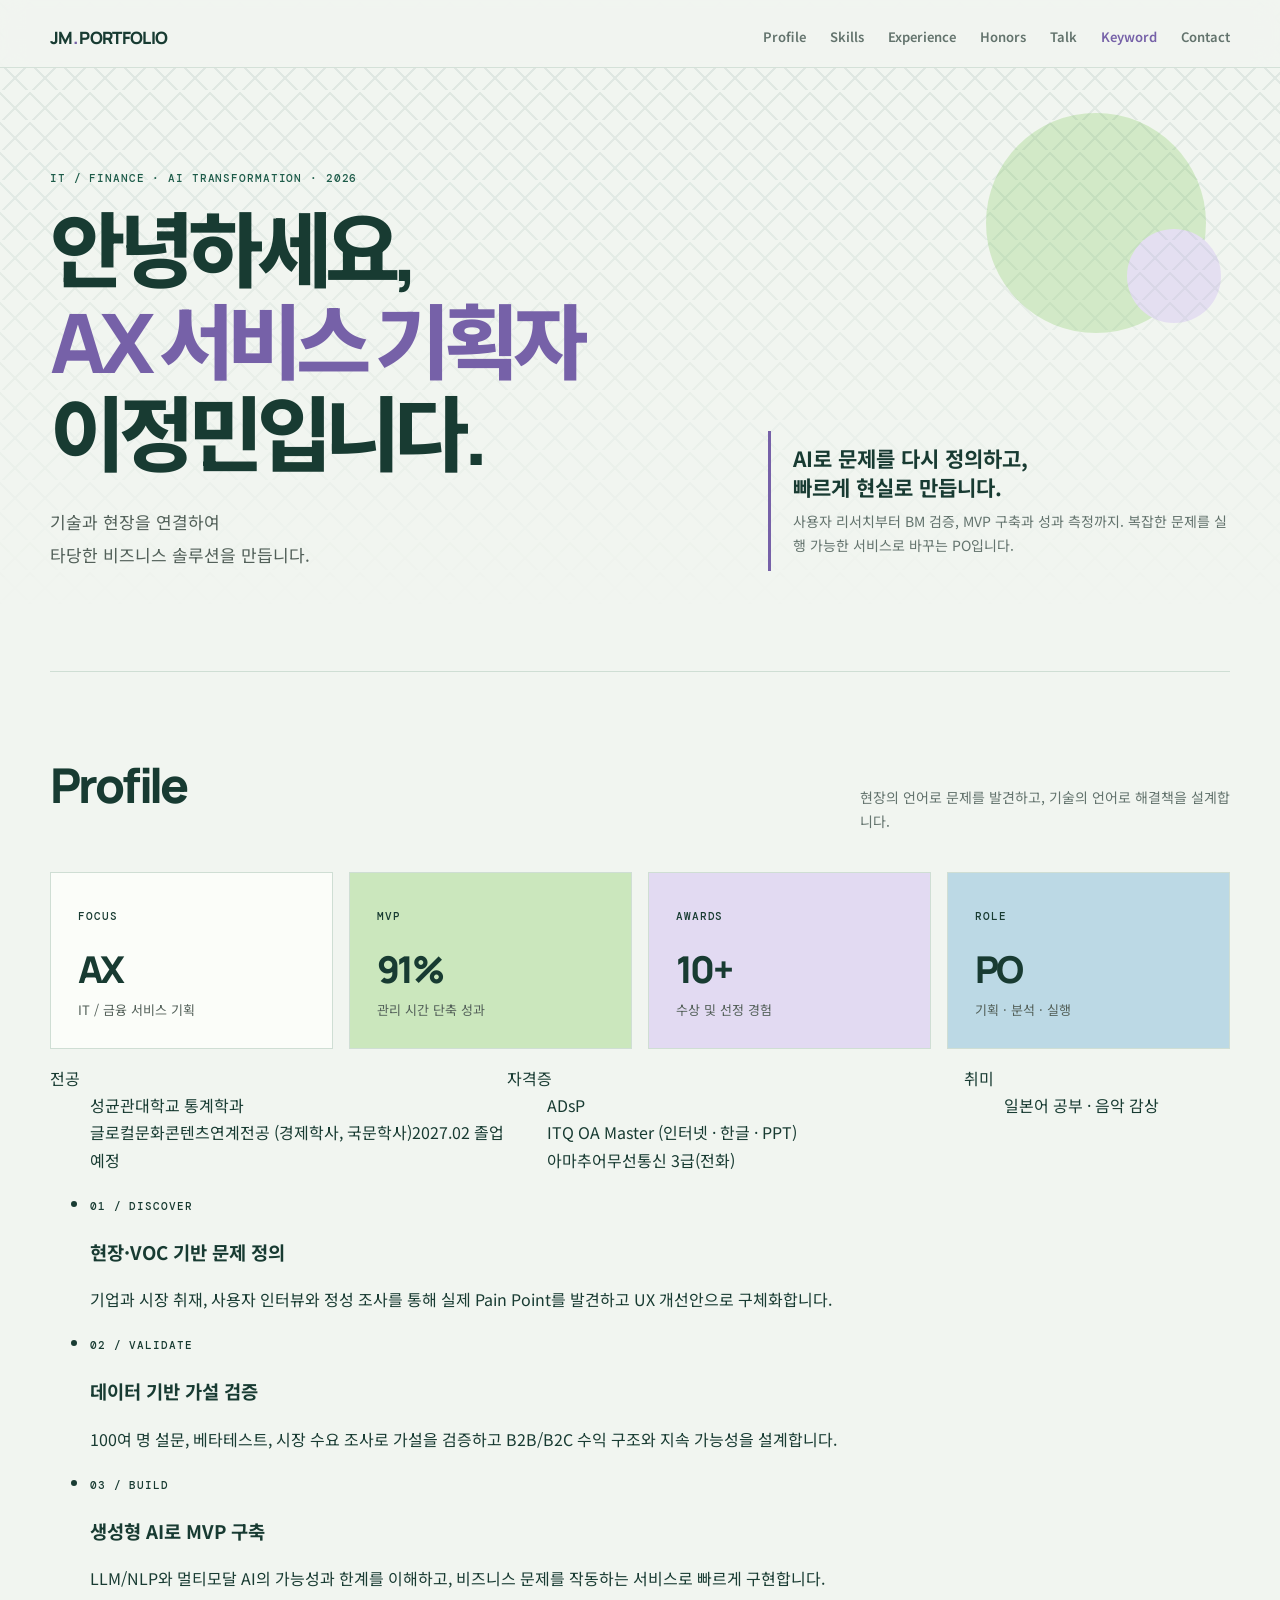
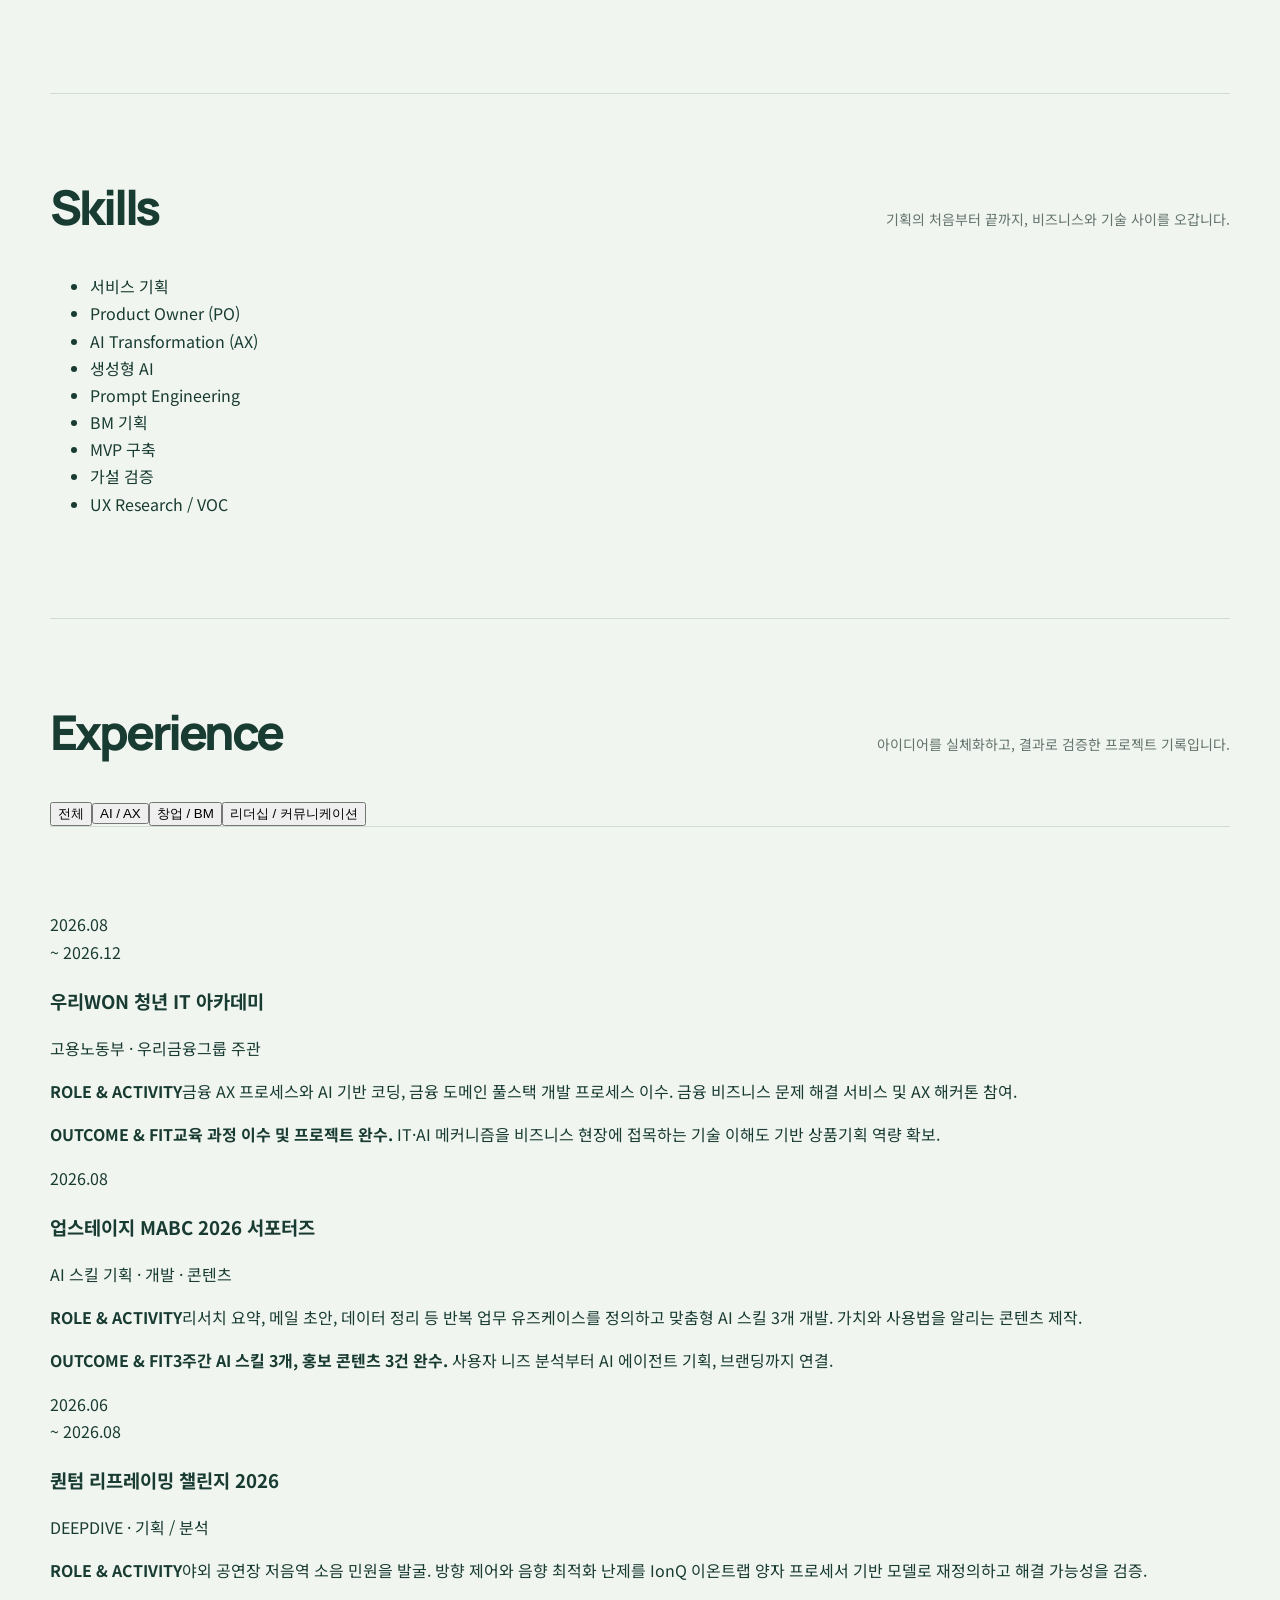
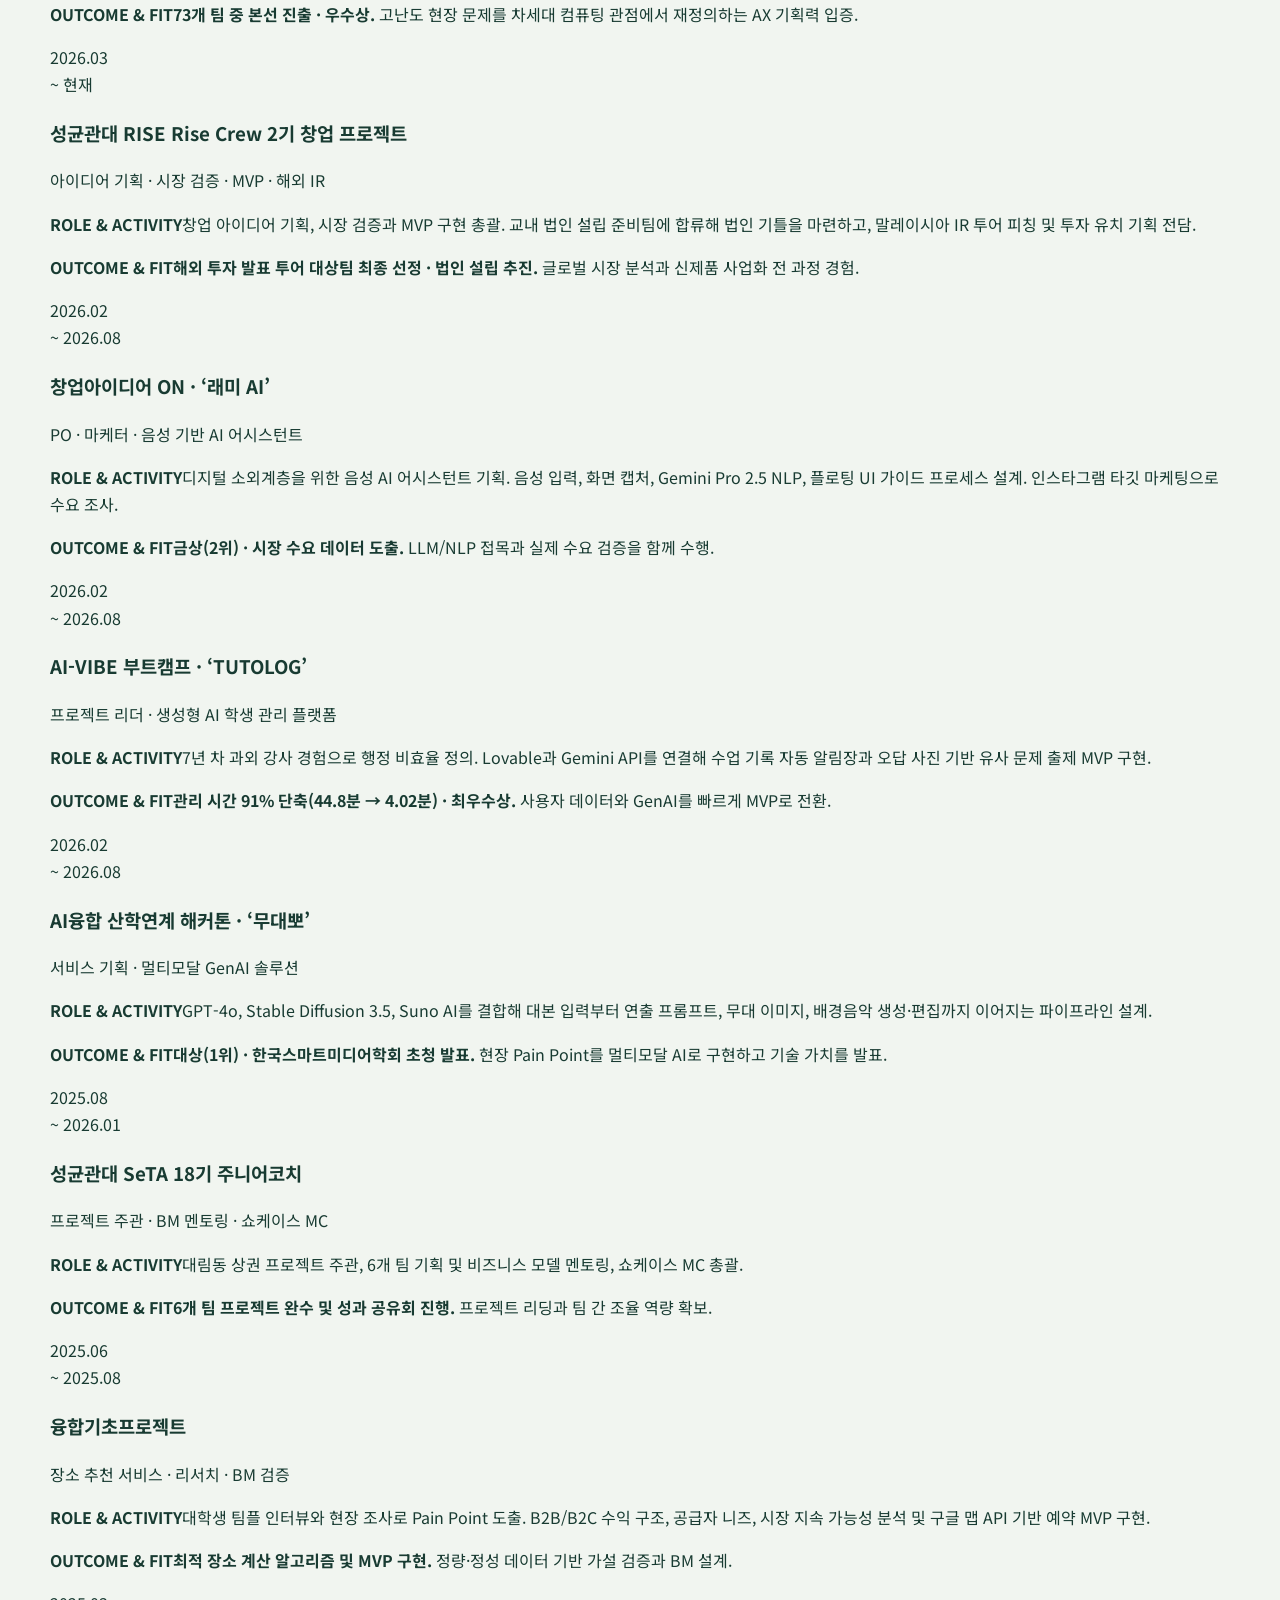
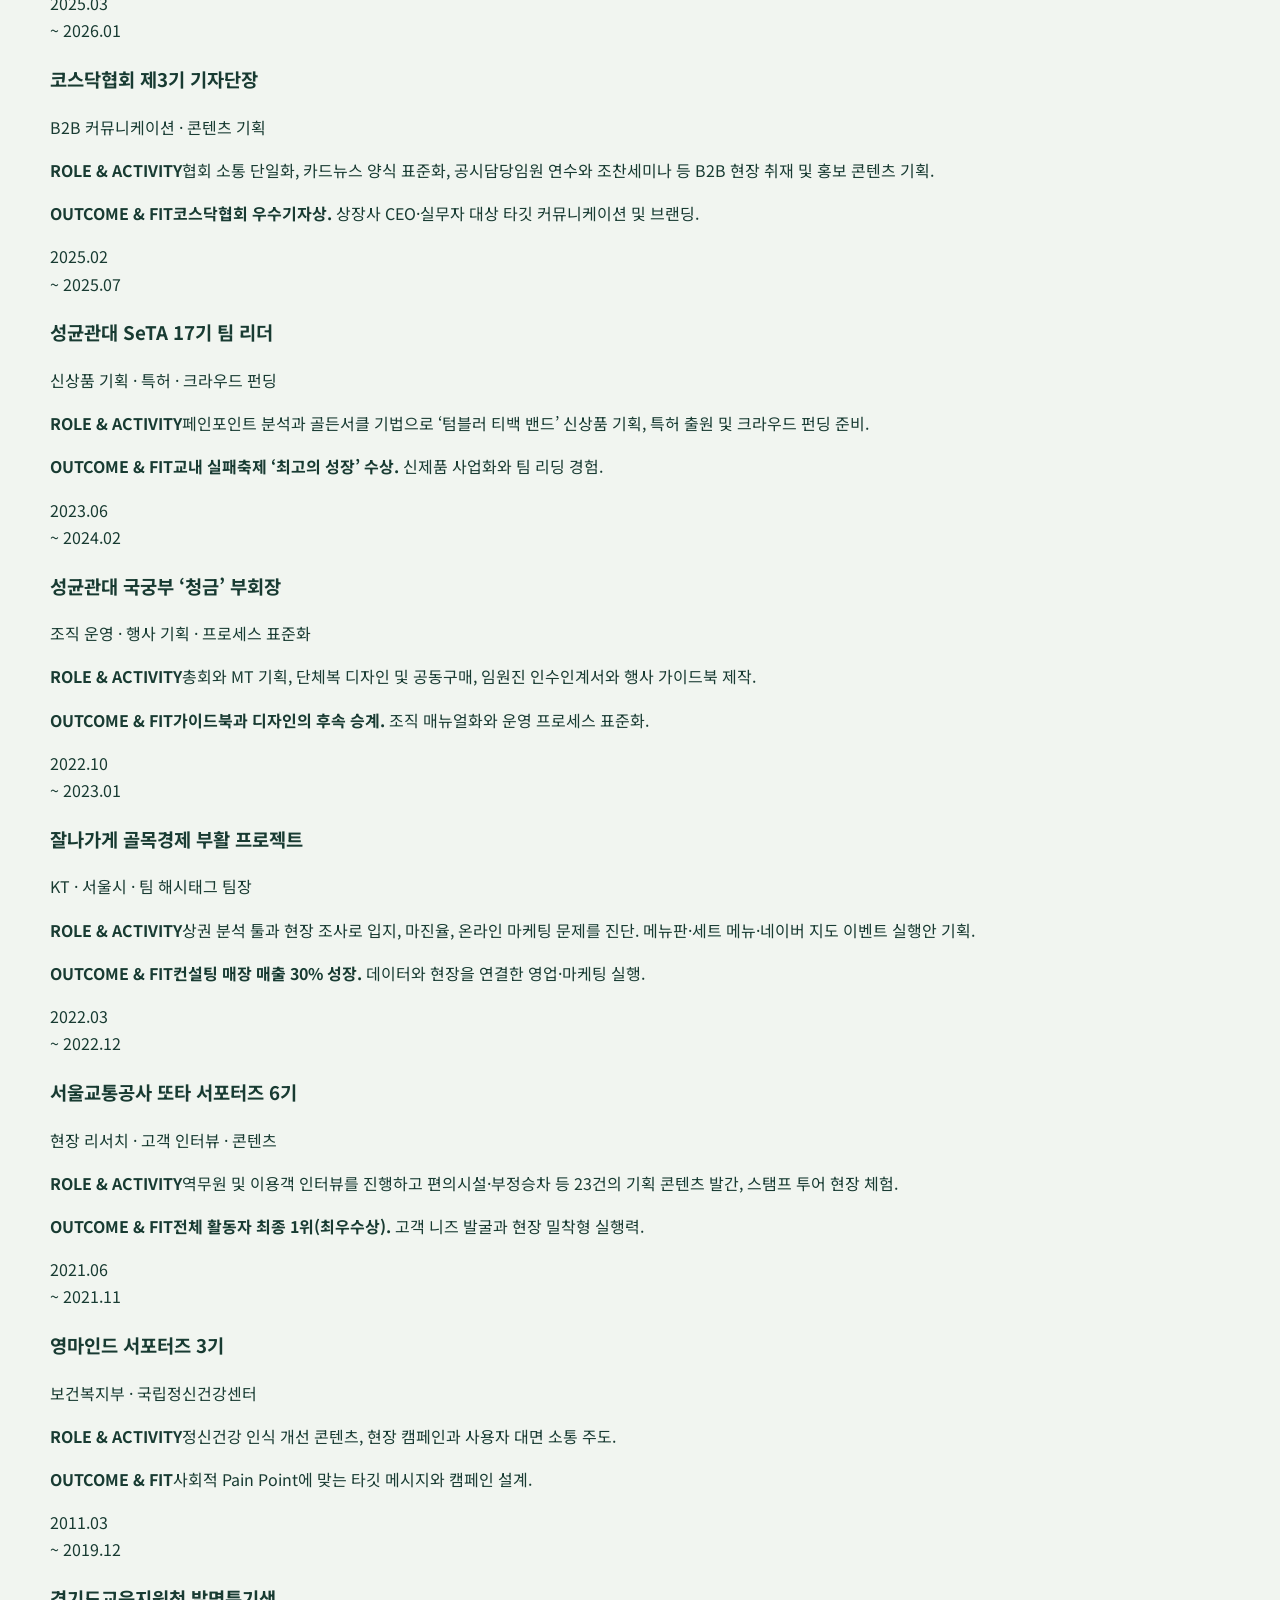
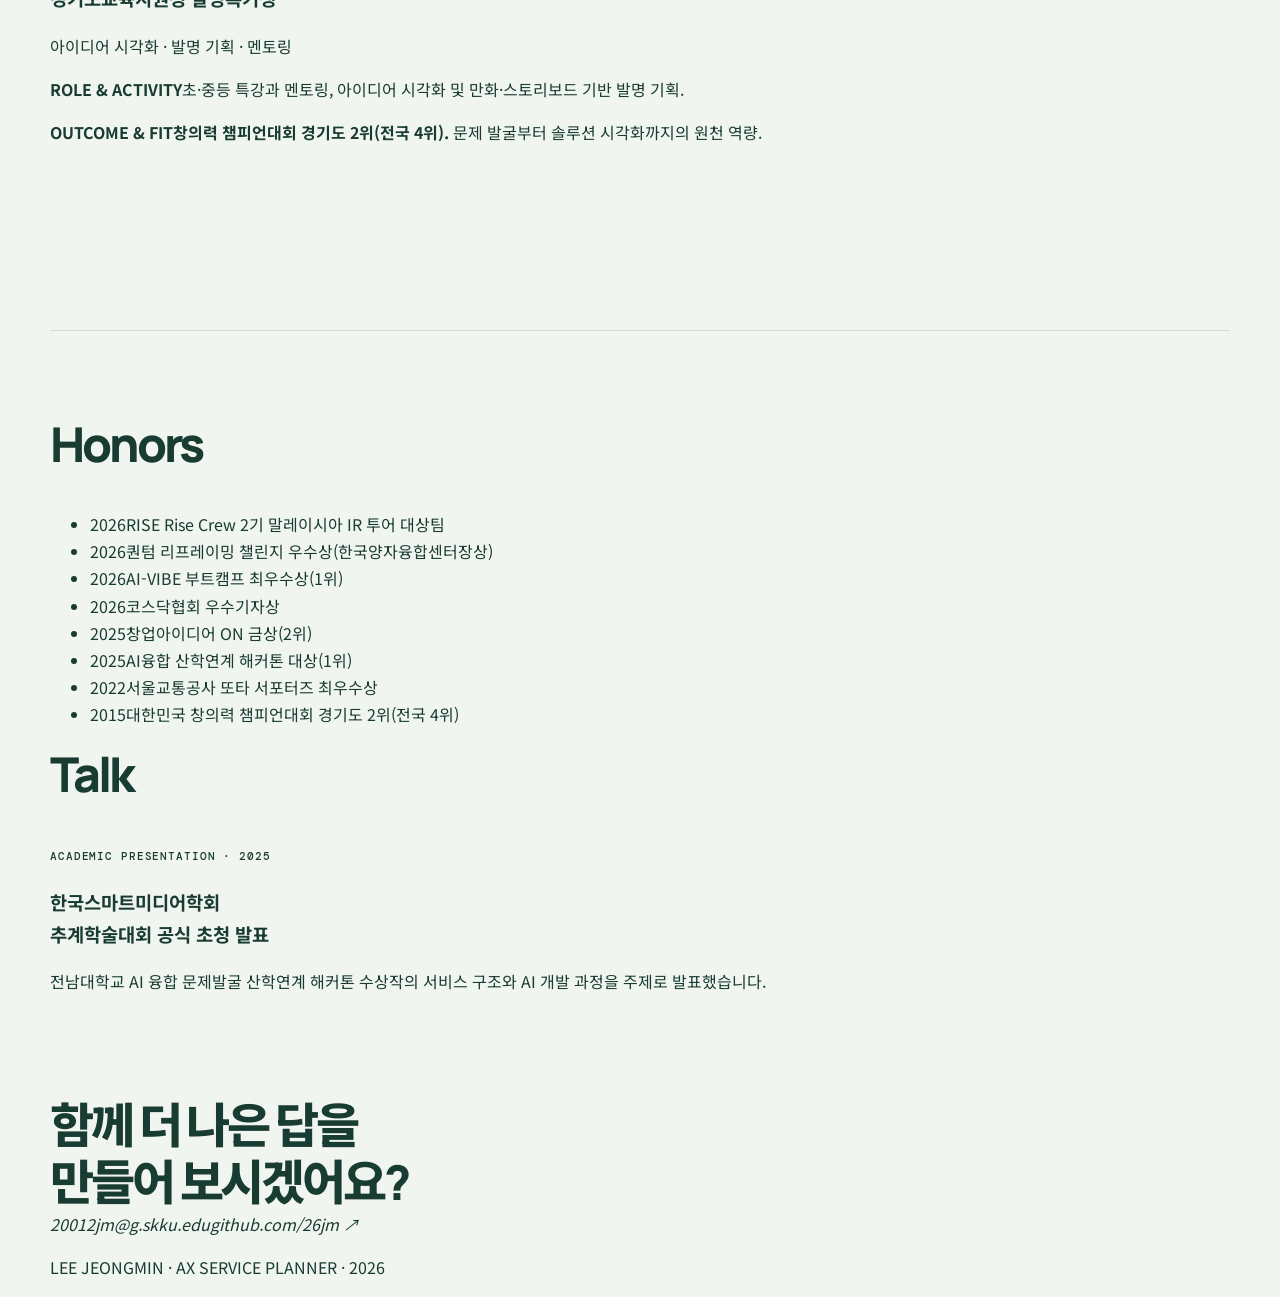
==== index.html @ 4b0b55b4 "creating a new file" ====
<!doctype html>
<html lang="ko">
<head>
	<meta charset="utf-8">
	<meta name="viewport" content="width=device-width, initial-scale=1">
	<meta name="description" content="AX 서비스 기획자 이정민의 포트폴리오">
	<title>이정민 | AX 서비스 기획자</title>
	<link rel="stylesheet" href="style.css">
	<style media="not all">
		@import url('https://fonts.googleapis.com/css2?family=DM+Mono:wght@400;500&family=Manrope:wght@400;500;600;700;800&family=Noto+Sans+KR:wght@400;500;600;700;800&display=swap');

		:root {
			--ink: #17221d;
			--muted: #68746d;
			--paper: #f5f3ee;
			--card: #fffdf8;
			--line: #d9ded7;
			--mint: #c7ead9;
			--green: #24735a;
			--coral: #e86d4e;
			--yellow: #f2d66b;
			--blue: #cfe1ec;
			--display: 'Manrope', 'Noto Sans KR', sans-serif;
			--body: 'Noto Sans KR', sans-serif;
		}

		* { box-sizing: border-box; }
		html { scroll-behavior: smooth; }
		body {
			margin: 0;
			color: var(--ink);
			background: var(--paper);
			font-family: var(--body);
			line-height: 1.7;
			overflow-x: hidden;
		}
		body::before {
			content: '';
			position: fixed;
			inset: 0;
			pointer-events: none;
			opacity: .27;
			background-image: radial-gradient(#9ca89f .65px, transparent .65px);
			background-size: 13px 13px;
			mask-image: linear-gradient(to bottom, black, transparent 70%);
		}
		a { color: inherit; text-decoration: none; }
		.wrap { width: min(1180px, calc(100% - 48px)); margin: 0 auto; position: relative; }
		main > section { width: min(1180px, calc(100% - 48px)); margin: 0 auto; }

		header {
			padding: 26px 0 18px;
			display: flex;
			justify-content: space-between;
			align-items: center;
			border-bottom: 1px solid var(--line);
		}
		.brand { font: 800 17px var(--display); letter-spacing: -.04em; }
		.brand span { color: var(--coral); }
		nav { display: flex; gap: 24px; color: var(--muted); font-size: 13px; font-weight: 600; }
		nav a:hover { color: var(--coral); }
		.eyebrow, .label {
			font: 500 11px 'DM Mono', monospace;
			letter-spacing: .08em;
			text-transform: uppercase;
		}
		.eyebrow { color: var(--green); }

		.hero { padding: 92px 0 100px; position: relative; }
		.hero-grid { display: grid; grid-template-columns: minmax(0, 1.16fr) minmax(280px, .84fr); gap: 80px; align-items: end; }
		h1 {
			max-width: 760px;
			margin: 20px 0 26px;
			font: 800 clamp(42px, 6.6vw, 82px)/1.12 var(--display);
			letter-spacing: -.075em;
		}
		h1 em { color: var(--coral); font-style: normal; }
		.lead { max-width: 570px; margin: 0; color: #526059; font-size: 17px; line-height: 1.9; }
		.hero-note { border-left: 3px solid var(--coral); padding: 13px 0 13px 22px; }
		.hero-note strong { display: block; margin-bottom: 8px; font-size: 21px; line-height: 1.4; }
		.hero-note p { margin: 0; color: var(--muted); font-size: 14px; }
		.hero-mark { position: absolute; right: 2%; top: 45px; z-index: -1; width: 220px; height: 220px; border-radius: 50%; background: var(--mint); opacity: .8; }
		.hero-mark::after { content: ''; position: absolute; width: 94px; height: 94px; right: -15px; bottom: 10px; background: var(--yellow); border-radius: 50%; }

		section { padding: 84px 0; border-top: 1px solid var(--line); }
		.section-head { display: flex; justify-content: space-between; align-items: baseline; gap: 25px; margin-bottom: 38px; }
		h2 { margin: 0; font: 800 clamp(28px, 4vw, 48px)/1.2 var(--display); letter-spacing: -.065em; }
		.section-head p { max-width: 370px; margin: 0; color: var(--muted); font-size: 14px; }

		.stats { display: grid; grid-template-columns: repeat(4, 1fr); gap: 1px; background: var(--ink); border: 1px solid var(--ink); }
		.stat { min-height: 170px; padding: 27px; background: var(--card); }
		.stat:nth-child(2) { background: var(--mint); }
		.stat:nth-child(3) { background: var(--yellow); }
		.stat:nth-child(4) { background: var(--blue); }
		.stat strong { display: block; margin: 17px 0 5px; font: 800 37px var(--display); letter-spacing: -.07em; }
		.stat p { margin: 0; font-size: 13px; color: #536059; }

		.skills { display: flex; flex-wrap: wrap; gap: 10px; }
		.skill { border: 1px solid var(--ink); padding: 12px 18px; background: var(--card); font-size: 14px; font-weight: 600; }
		.skill:nth-child(3n) { background: var(--mint); }
		.skill:nth-child(4n) { background: var(--yellow); }
		.skill:nth-child(5n) { background: var(--blue); }

		.capabilities { display: grid; grid-template-columns: repeat(3, 1fr); gap: 18px; margin-top: 32px; }
		.capability { padding: 27px; border-top: 4px solid var(--green); background: var(--card); }
		.capability:nth-child(2) { border-color: var(--coral); }
		.capability:nth-child(3) { border-color: #c3a52c; }
		.capability h3 { margin: 12px 0 10px; font-size: 19px; letter-spacing: -.04em; }
		.capability p { margin: 0; color: var(--muted); font-size: 14px; }

		.filters { display: flex; flex-wrap: wrap; gap: 8px; margin-bottom: 28px; }
		.filter { cursor: pointer; border: 1px solid var(--line); padding: 8px 14px; color: var(--muted); background: transparent; font: 500 12px var(--body); }
		.filter.active, .filter:hover { color: var(--ink); border-color: var(--ink); background: var(--mint); }
		.timeline { position: relative; }
		.timeline::before { content: ''; position: absolute; top: 0; bottom: 0; left: 112px; width: 1px; background: var(--line); }
		.experience { display: grid; grid-template-columns: 88px 1fr; gap: 50px; position: relative; padding: 0 0 32px; }
		.experience:last-child { padding-bottom: 0; }
		.experience::before { content: ''; position: absolute; left: 108px; top: 6px; width: 9px; height: 9px; border: 2px solid var(--coral); background: var(--paper); border-radius: 50%; }
		.date { padding-top: 1px; color: var(--green); font: 500 11px/1.5 'DM Mono', monospace; }
		.experience-card { padding: 24px 27px; background: var(--card); border: 1px solid var(--line); }
		.experience-card:hover { border-color: var(--green); transform: translateX(3px); transition: transform .2s ease, border-color .2s ease; }
		.experience-card h3 { margin: 0 0 3px; font-size: 20px; letter-spacing: -.045em; line-height: 1.45; }
		.experience-card .context { margin: 0 0 18px; color: var(--green); font-size: 12px; font-weight: 700; }
		.detail-grid { display: grid; grid-template-columns: 1fr 1fr; gap: 14px 27px; }
		.detail { margin: 0; color: #59645d; font-size: 13px; }
		.detail b { display: block; margin-bottom: 3px; color: var(--ink); font-size: 11px; letter-spacing: .04em; }
		.detail strong { color: var(--coral); }

		.bottom-grid { display: grid; grid-template-columns: 1fr 1fr; gap: 72px; }
		.award-list { margin: 0; padding: 0; list-style: none; }
		.award-list li { display: grid; grid-template-columns: 58px 1fr; gap: 17px; padding: 13px 0; border-bottom: 1px solid var(--line); font-size: 13px; }
		.award-list li:first-child { border-top: 1px solid var(--line); }
		.award-list time { color: var(--coral); font: 500 12px 'DM Mono', monospace; }
		.paper { background: var(--ink); color: #f8f5ed; padding: 31px; }
		.paper h3 { margin: 16px 0 8px; font-size: 23px; letter-spacing: -.05em; }
		.paper p { margin: 0; color: #b7c2ba; font-size: 14px; }

		footer { padding: 72px 0 45px; background: var(--ink); color: #f8f5ed; }
		.contact { display: flex; justify-content: space-between; gap: 30px; align-items: end; }
		footer h2 { max-width: 530px; color: var(--mint); }
		.contact-links { display: flex; flex-direction: column; gap: 9px; font-size: 14px; }
		.contact-links a { color: #f8f5ed; border-bottom: 1px solid #64766b; padding-bottom: 3px; overflow-wrap: anywhere; }
		.contact-links a:hover { color: var(--yellow); }
		.copyright { margin: 75px 0 0; color: #89978e; font: 11px 'DM Mono', monospace; }

		@media (max-width: 760px) {
			.wrap { width: min(100% - 32px, 580px); }
			header { padding-top: 18px; } nav { gap: 12px; font-size: 11px; } nav a:nth-child(2) { display: none; }
			.hero { padding: 65px 0 72px; } .hero-grid, .bottom-grid { grid-template-columns: 1fr; gap: 40px; } .hero-mark { width: 150px; height: 150px; right: -20px; top: 25px; } h1 { font-size: 47px; }
			section { padding: 58px 0; } .section-head { display: block; } .section-head p { margin-top: 13px; }
			.stats { grid-template-columns: 1fr 1fr; } .stat { min-height: 138px; padding: 18px; } .stat strong { font-size: 30px; }
			.capabilities { grid-template-columns: 1fr; }
			.timeline::before { left: 6px; } .experience { display: block; padding-left: 25px; } .experience::before { left: 1px; } .date { margin-bottom: 8px; }
			.detail-grid { grid-template-columns: 1fr; gap: 12px; } .experience-card { padding: 19px; }
			.contact { display: block; } .contact-links { margin-top: 30px; width: fit-content; } .copyright { margin-top: 50px; }
		}
	</style>
</head>
<body>
	<header class="site-header">
		<div class="wrap">
			<a class="brand" href="#top">JM<span>.</span> PORTFOLIO</a>
			<nav aria-label="주요 메뉴">
				<a href="#about">Profile</a>
				<a href="#skills">Skills</a>
				<a href="#experience">Experience</a>
				<a href="#honors">Honors</a>
				<a href="#talk">Talk</a>
				<a href="keyword.html" aria-current="page">Keyword</a>
				<a href="#contact">Contact</a>
			</nav>
		</div>
	</header>

	<main id="top">
			<section class="hero" style="border-top: 0">
				<div class="hero-mark"></div>
				<div class="hero-grid">
					<div>
						<p class="eyebrow">IT / FINANCE · AI TRANSFORMATION · 2026</p>
						<h1>
  안녕하세요,<br>
  <em>AX 서비스 기획자</em><br>
  <a class="name-link" href="keyword.html" aria-label="이정민 소개 페이지로 이동">이정민</a>입니다.
</h1>
						<p class="lead">기술과 현장을 연결하여<br>타당한 비즈니스 솔루션을 만듭니다.</p>
					</div>
					<div class="hero-note">
						<strong>AI로 문제를 다시 정의하고,<br>빠르게 현실로 만듭니다.</strong>
						<p>사용자 리서치부터 BM 검증, MVP 구축과 성과 측정까지. 복잡한 문제를 실행 가능한 서비스로 바꾸는 PO입니다.</p>
					</div>
				</div>
			</section>

			<section id="about">
				<header class="section-head"><h2>Profile</h2><p>현장의 언어로 문제를 발견하고, 기술의 언어로 해결책을 설계합니다.</p></header>
				<ul class="stats" aria-label="주요 성과">
					<li class="stat"><span class="label">FOCUS</span><strong>AX</strong><p>IT / 금융 서비스 기획</p></li>
					<li class="stat"><span class="label">MVP</span><strong>91%</strong><p>관리 시간 단축 성과</p></li>
					<li class="stat"><span class="label">AWARDS</span><strong>10+</strong><p>수상 및 선정 경험</p></li>
					<li class="stat"><span class="label">ROLE</span><strong>PO</strong><p>기획 · 분석 · 실행</p></li>
				</ul>
				<dl class="profile-details">
					<div><dt>전공</dt><dd>성균관대학교 통계학과<br>글로컬문화콘텐츠연계전공 <span>(경제학사, 국문학사)</span><time datetime="2027-02">2027.02 졸업 예정</time></dd></div>
					<div><dt>자격증</dt><dd>ADsP<br>ITQ OA Master <span>(인터넷 · 한글 · PPT)</span><br>아마추어무선통신 3급(전화)</dd></div>
					<div><dt>취미</dt><dd>일본어 공부 · 음악 감상</dd></div>
				</dl>
				<ul class="capabilities" aria-label="핵심 역량">
					<li class="capability"><span class="label">01 / DISCOVER</span><h3>현장·VOC 기반 문제 정의</h3><p>기업과 시장 취재, 사용자 인터뷰와 정성 조사를 통해 실제 Pain Point를 발견하고 UX 개선안으로 구체화합니다.</p></li>
					<li class="capability"><span class="label">02 / VALIDATE</span><h3>데이터 기반 가설 검증</h3><p>100여 명 설문, 베타테스트, 시장 수요 조사로 가설을 검증하고 B2B/B2C 수익 구조와 지속 가능성을 설계합니다.</p></li>
					<li class="capability"><span class="label">03 / BUILD</span><h3>생성형 AI로 MVP 구축</h3><p>LLM/NLP와 멀티모달 AI의 가능성과 한계를 이해하고, 비즈니스 문제를 작동하는 서비스로 빠르게 구현합니다.</p></li>
				</ul>
			</section>

			<section id="skills">
				<header class="section-head"><h2>Skills</h2><p>기획의 처음부터 끝까지, 비즈니스와 기술 사이를 오갑니다.</p></header>
				<ul class="skills" aria-label="보유 기술 및 역량"><li class="skill">서비스 기획</li><li class="skill">Product Owner (PO)</li><li class="skill">AI Transformation (AX)</li><li class="skill">생성형 AI</li><li class="skill">Prompt Engineering</li><li class="skill">BM 기획</li><li class="skill">MVP 구축</li><li class="skill">가설 검증</li><li class="skill">UX Research / VOC</li></ul>
			</section>

			<section id="experience">
				<header class="section-head"><h2>Experience</h2><p>아이디어를 실체화하고, 결과로 검증한 프로젝트 기록입니다.</p></header>
				<div class="filters" role="group" aria-label="경험 필터"><button class="filter active" data-filter="all" aria-pressed="true">전체</button><button class="filter" data-filter="ai" aria-pressed="false">AI / AX</button><button class="filter" data-filter="startup" aria-pressed="false">창업 / BM</button><button class="filter" data-filter="leadership" aria-pressed="false">리더십 / 커뮤니케이션</button></div>
				<section class="timeline" aria-label="주요 경력 및 프로젝트">
					<article class="experience" data-category="ai"><time class="date">2026.08<br>~ 2026.12</time><div class="experience-card"><h3>우리WON 청년 IT 아카데미</h3><p class="context">고용노동부 · 우리금융그룹 주관</p><div class="detail-grid"><p class="detail"><b>ROLE & ACTIVITY</b>금융 AX 프로세스와 AI 기반 코딩, 금융 도메인 풀스택 개발 프로세스 이수. 금융 비즈니스 문제 해결 서비스 및 AX 해커톤 참여.</p><p class="detail"><b>OUTCOME & FIT</b><strong>교육 과정 이수 및 프로젝트 완수.</strong> IT·AI 메커니즘을 비즈니스 현장에 접목하는 기술 이해도 기반 상품기획 역량 확보.</p></div></div></article>
					<article class="experience" data-category="ai"><time class="date">2026.08</time><div class="experience-card"><h3>업스테이지 MABC 2026 서포터즈</h3><p class="context">AI 스킬 기획 · 개발 · 콘텐츠</p><div class="detail-grid"><p class="detail"><b>ROLE & ACTIVITY</b>리서치 요약, 메일 초안, 데이터 정리 등 반복 업무 유즈케이스를 정의하고 맞춤형 AI 스킬 3개 개발. 가치와 사용법을 알리는 콘텐츠 제작.</p><p class="detail"><b>OUTCOME & FIT</b><strong>3주간 AI 스킬 3개, 홍보 콘텐츠 3건 완수.</strong> 사용자 니즈 분석부터 AI 에이전트 기획, 브랜딩까지 연결.</p></div></div></article>
					<article class="experience" data-category="ai"><time class="date">2026.06<br>~ 2026.08</time><div class="experience-card"><h3>퀀텀 리프레이밍 챌린지 2026</h3><p class="context">DEEPDIVE · 기획 / 분석</p><div class="detail-grid"><p class="detail"><b>ROLE & ACTIVITY</b>야외 공연장 저음역 소음 민원을 발굴. 방향 제어와 음향 최적화 난제를 IonQ 이온트랩 양자 프로세서 기반 모델로 재정의하고 해결 가능성을 검증.</p><p class="detail"><b>OUTCOME & FIT</b><strong>73개 팀 중 본선 진출 · 우수상.</strong> 고난도 현장 문제를 차세대 컴퓨팅 관점에서 재정의하는 AX 기획력 입증.</p></div></div></article>
					<article class="experience" data-category="startup"><time class="date">2026.03<br>~ 현재</time><div class="experience-card"><h3>성균관대 RISE Rise Crew 2기 창업 프로젝트</h3><p class="context">아이디어 기획 · 시장 검증 · MVP · 해외 IR</p><div class="detail-grid"><p class="detail"><b>ROLE & ACTIVITY</b>창업 아이디어 기획, 시장 검증과 MVP 구현 총괄. 교내 법인 설립 준비팀에 합류해 법인 기틀을 마련하고, 말레이시아 IR 투어 피칭 및 투자 유치 기획 전담.</p><p class="detail"><b>OUTCOME & FIT</b><strong>해외 투자 발표 투어 대상팀 최종 선정 · 법인 설립 추진.</strong> 글로벌 시장 분석과 신제품 사업화 전 과정 경험.</p></div></div></article>
					<article class="experience" data-category="ai"><time class="date">2026.02<br>~ 2026.08</time><div class="experience-card"><h3>창업아이디어 ON · ‘래미 AI’</h3><p class="context">PO · 마케터 · 음성 기반 AI 어시스턴트</p><div class="detail-grid"><p class="detail"><b>ROLE & ACTIVITY</b>디지털 소외계층을 위한 음성 AI 어시스턴트 기획. 음성 입력, 화면 캡처, Gemini Pro 2.5 NLP, 플로팅 UI 가이드 프로세스 설계. 인스타그램 타깃 마케팅으로 수요 조사.</p><p class="detail"><b>OUTCOME & FIT</b><strong>금상(2위) · 시장 수요 데이터 도출.</strong> LLM/NLP 접목과 실제 수요 검증을 함께 수행.</p></div></div></article>
					<article class="experience" data-category="ai"><time class="date">2026.02<br>~ 2026.08</time><div class="experience-card"><h3>AI-VIBE 부트캠프 · ‘TUTOLOG’</h3><p class="context">프로젝트 리더 · 생성형 AI 학생 관리 플랫폼</p><div class="detail-grid"><p class="detail"><b>ROLE & ACTIVITY</b>7년 차 과외 강사 경험으로 행정 비효율 정의. Lovable과 Gemini API를 연결해 수업 기록 자동 알림장과 오답 사진 기반 유사 문제 출제 MVP 구현.</p><p class="detail"><b>OUTCOME & FIT</b><strong>관리 시간 91% 단축(44.8분 → 4.02분) · 최우수상.</strong> 사용자 데이터와 GenAI를 빠르게 MVP로 전환.</p></div></div></article>
					<article class="experience" data-category="ai"><time class="date">2026.02<br>~ 2026.08</time><div class="experience-card"><h3>AI융합 산학연계 해커톤 · ‘무대뽀’</h3><p class="context">서비스 기획 · 멀티모달 GenAI 솔루션</p><div class="detail-grid"><p class="detail"><b>ROLE & ACTIVITY</b>GPT-4o, Stable Diffusion 3.5, Suno AI를 결합해 대본 입력부터 연출 프롬프트, 무대 이미지, 배경음악 생성·편집까지 이어지는 파이프라인 설계.</p><p class="detail"><b>OUTCOME & FIT</b><strong>대상(1위) · 한국스마트미디어학회 초청 발표.</strong> 현장 Pain Point를 멀티모달 AI로 구현하고 기술 가치를 발표.</p></div></div></article>
					<article class="experience" data-category="leadership"><time class="date">2025.08<br>~ 2026.01</time><div class="experience-card"><h3>성균관대 SeTA 18기 주니어코치</h3><p class="context">프로젝트 주관 · BM 멘토링 · 쇼케이스 MC</p><div class="detail-grid"><p class="detail"><b>ROLE & ACTIVITY</b>대림동 상권 프로젝트 주관, 6개 팀 기획 및 비즈니스 모델 멘토링, 쇼케이스 MC 총괄.</p><p class="detail"><b>OUTCOME & FIT</b><strong>6개 팀 프로젝트 완수 및 성과 공유회 진행.</strong> 프로젝트 리딩과 팀 간 조율 역량 확보.</p></div></div></article>
					<article class="experience" data-category="startup"><time class="date">2025.06<br>~ 2025.08</time><div class="experience-card"><h3>융합기초프로젝트</h3><p class="context">장소 추천 서비스 · 리서치 · BM 검증</p><div class="detail-grid"><p class="detail"><b>ROLE & ACTIVITY</b>대학생 팀플 인터뷰와 현장 조사로 Pain Point 도출. B2B/B2C 수익 구조, 공급자 니즈, 시장 지속 가능성 분석 및 구글 맵 API 기반 예약 MVP 구현.</p><p class="detail"><b>OUTCOME & FIT</b><strong>최적 장소 계산 알고리즘 및 MVP 구현.</strong> 정량·정성 데이터 기반 가설 검증과 BM 설계.</p></div></div></article>
					<article class="experience" data-category="leadership"><time class="date">2025.03<br>~ 2026.01</time><div class="experience-card"><h3>코스닥협회 제3기 기자단장</h3><p class="context">B2B 커뮤니케이션 · 콘텐츠 기획</p><div class="detail-grid"><p class="detail"><b>ROLE & ACTIVITY</b>협회 소통 단일화, 카드뉴스 양식 표준화, 공시담당임원 연수와 조찬세미나 등 B2B 현장 취재 및 홍보 콘텐츠 기획.</p><p class="detail"><b>OUTCOME & FIT</b><strong>코스닥협회 우수기자상.</strong> 상장사 CEO·실무자 대상 타깃 커뮤니케이션 및 브랜딩.</p></div></div></article>
					<article class="experience" data-category="startup"><time class="date">2025.02<br>~ 2025.07</time><div class="experience-card"><h3>성균관대 SeTA 17기 팀 리더</h3><p class="context">신상품 기획 · 특허 · 크라우드 펀딩</p><div class="detail-grid"><p class="detail"><b>ROLE & ACTIVITY</b>페인포인트 분석과 골든서클 기법으로 ‘텀블러 티백 밴드’ 신상품 기획, 특허 출원 및 크라우드 펀딩 준비.</p><p class="detail"><b>OUTCOME & FIT</b><strong>교내 실패축제 ‘최고의 성장’ 수상.</strong> 신제품 사업화와 팀 리딩 경험.</p></div></div></article>
					<article class="experience" data-category="leadership"><time class="date">2023.06<br>~ 2024.02</time><div class="experience-card"><h3>성균관대 국궁부 ‘청금’ 부회장</h3><p class="context">조직 운영 · 행사 기획 · 프로세스 표준화</p><div class="detail-grid"><p class="detail"><b>ROLE & ACTIVITY</b>총회와 MT 기획, 단체복 디자인 및 공동구매, 임원진 인수인계서와 행사 가이드북 제작.</p><p class="detail"><b>OUTCOME & FIT</b><strong>가이드북과 디자인의 후속 승계.</strong> 조직 매뉴얼화와 운영 프로세스 표준화.</p></div></div></article>
					<article class="experience" data-category="startup"><time class="date">2022.10<br>~ 2023.01</time><div class="experience-card"><h3>잘나가게 골목경제 부활 프로젝트</h3><p class="context">KT · 서울시 · 팀 해시태그 팀장</p><div class="detail-grid"><p class="detail"><b>ROLE & ACTIVITY</b>상권 분석 툴과 현장 조사로 입지, 마진율, 온라인 마케팅 문제를 진단. 메뉴판·세트 메뉴·네이버 지도 이벤트 실행안 기획.</p><p class="detail"><b>OUTCOME & FIT</b><strong>컨설팅 매장 매출 30% 성장.</strong> 데이터와 현장을 연결한 영업·마케팅 실행.</p></div></div></article>
					<article class="experience" data-category="leadership"><time class="date">2022.03<br>~ 2022.12</time><div class="experience-card"><h3>서울교통공사 또타 서포터즈 6기</h3><p class="context">현장 리서치 · 고객 인터뷰 · 콘텐츠</p><div class="detail-grid"><p class="detail"><b>ROLE & ACTIVITY</b>역무원 및 이용객 인터뷰를 진행하고 편의시설·부정승차 등 23건의 기획 콘텐츠 발간, 스탬프 투어 현장 체험.</p><p class="detail"><b>OUTCOME & FIT</b><strong>전체 활동자 최종 1위(최우수상).</strong> 고객 니즈 발굴과 현장 밀착형 실행력.</p></div></div></article>
					<article class="experience" data-category="leadership"><time class="date">2021.06<br>~ 2021.11</time><div class="experience-card"><h3>영마인드 서포터즈 3기</h3><p class="context">보건복지부 · 국립정신건강센터</p><div class="detail-grid"><p class="detail"><b>ROLE & ACTIVITY</b>정신건강 인식 개선 콘텐츠, 현장 캠페인과 사용자 대면 소통 주도.</p><p class="detail"><b>OUTCOME & FIT</b>사회적 Pain Point에 맞는 타깃 메시지와 캠페인 설계.</p></div></div></article>
					<article class="experience" data-category="startup"><time class="date">2011.03<br>~ 2019.12</time><div class="experience-card"><h3>경기도교육지원청 발명특기생</h3><p class="context">아이디어 시각화 · 발명 기획 · 멘토링</p><div class="detail-grid"><p class="detail"><b>ROLE & ACTIVITY</b>초·중등 특강과 멘토링, 아이디어 시각화 및 만화·스토리보드 기반 발명 기획.</p><p class="detail"><b>OUTCOME & FIT</b><strong>창의력 챔피언대회 경기도 2위(전국 4위).</strong> 문제 발굴부터 솔루션 시각화까지의 원천 역량.</p></div></div></article>
				</section>
			</section>

			<section id="honors">
				<div class="bottom-grid">
					<article><header class="section-head"><h2>Honors</h2></header><ul class="award-list"><li><time>2026</time><span>RISE Rise Crew 2기 말레이시아 IR 투어 대상팀</span></li><li><time>2026</time><span>퀀텀 리프레이밍 챌린지 우수상(한국양자융합센터장상)</span></li><li><time>2026</time><span>AI-VIBE 부트캠프 최우수상(1위)</span></li><li><time>2026</time><span>코스닥협회 우수기자상</span></li><li><time>2025</time><span>창업아이디어 ON 금상(2위)</span></li><li><time>2025</time><span>AI융합 산학연계 해커톤 대상(1위)</span></li><li><time>2022</time><span>서울교통공사 또타 서포터즈 최우수상</span></li><li><time>2015</time><span>대한민국 창의력 챔피언대회 경기도 2위(전국 4위)</span></li></ul></article>
					<article id="talk"><header class="section-head"><h2>Talk</h2></header><div class="paper"><span class="label">ACADEMIC PRESENTATION · 2025</span><h3>한국스마트미디어학회<br>추계학술대회 공식 초청 발표</h3><p>전남대학교 AI 융합 문제발굴 산학연계 해커톤 수상작의 서비스 구조와 AI 개발 과정을 주제로 발표했습니다.</p></div></article>
				</div>
			</section>
	</main>

	<footer id="contact"><div class="wrap"><div class="contact"><h2>함께 더 나은 답을<br>만들어 보시겠어요?</h2><address class="contact-links"><a href="mailto:20012jm@g.skku.edu">20012jm@g.skku.edu</a><a href="https://github.com/26jm" target="_blank" rel="noreferrer">github.com/26jm ↗</a></address></div><p class="copyright">LEE JEONGMIN · AX SERVICE PLANNER · 2026</p></div></footer>
	<script>
		const filters = document.querySelectorAll('.filter');
		const experiences = document.querySelectorAll('.experience');
		const categoryTitles = {
			ai: ['우리WON 청년 IT 아카데미', '업스테이지 MABC 2026 서포터즈', '창업아이디어 ON · ‘래미 AI’', 'AI-VIBE 부트캠프 · ‘TUTOLOG’', 'AI융합 산학연계 해커톤 · ‘무대뽀’'],
			startup: ['성균관대 RISE Rise Crew 2기 창업 프로젝트', '창업아이디어 ON · ‘래미 AI’', 'AI-VIBE 부트캠프 · ‘TUTOLOG’', 'AI융합 산학연계 해커톤 · ‘무대뽀’', '성균관대 SeTA 18기 주니어코치', '융합기초프로젝트', '성균관대 SeTA 17기 팀 리더', '잘나가게 골목경제 부활 프로젝트'],
			leadership: ['업스테이지 MABC 2026 서포터즈', '퀀텀 리프레이밍 챌린지 2026', '성균관대 RISE Rise Crew 2기 창업 프로젝트', '창업아이디어 ON · ‘래미 AI’', 'AI-VIBE 부트캠프 · ‘TUTOLOG’', 'AI융합 산학연계 해커톤 · ‘무대뽀’', '성균관대 SeTA 18기 주니어코치', '융합기초프로젝트', '코스닥협회 제3기 기자단장', '성균관대 SeTA 17기 팀 리더', '성균관대 국궁부 ‘청금’ 부회장', '잘나가게 골목경제 부활 프로젝트', '서울교통공사 또타 서포터즈 6기', '영마인드 서포터즈 3기', '경기도교육지원청 발명특기생']
		};
		experiences.forEach((experience) => {
			const title = experience.querySelector('h3').textContent;
			experience.dataset.category = Object.entries(categoryTitles)
				.filter(([, titles]) => titles.includes(title))
				.map(([category]) => category)
				.join(' ');
		});
		filters.forEach((filter) => {
			filter.addEventListener('click', () => {
						filters.forEach((item) => {
							item.classList.remove('active');
							item.setAttribute('aria-pressed', 'false');
						});
				filter.classList.add('active');
						filter.setAttribute('aria-pressed', 'true');
				const category = filter.dataset.filter;
				experiences.forEach((experience) => {
						const shouldHide = category !== 'all' && !experience.dataset.category.split(' ').includes(category);
						experience.hidden = shouldHide;
						experience.classList.toggle('is-hidden', shouldHide);
				});
			});
		});
	</script>
</body>
</html>
---- style.css ----
@import url('https://fonts.googleapis.com/css2?family=DM+Mono:wght@400;500&family=Manrope:wght@400;500;600;700;800&family=Noto+Sans+KR:wght@400;500;600;700;800&display=swap');

:root {
	--ink: #183b32;
	--muted: #63736d;
	--paper: #f1f5f0;
	--card: #fbfdf9;
	--line: #cfded4;
	--mint: #cbe7bd;
	--green: #1d5b49;
	--purple: #7661a8;
	--lavender: #e2daf2;
	--blue: #bcd9e5;
	--teal: #4d8c91;
	--display: 'Manrope', 'Noto Sans KR', sans-serif;
	--body: 'Noto Sans KR', sans-serif;
}

* { box-sizing: border-box; }
html { scroll-behavior: smooth; }
[id] { scroll-margin-top: 86px; }
body {
	margin: 0;
	color: var(--ink);
	background: var(--paper);
	font-family: var(--body);
	line-height: 1.7;
	overflow-x: hidden;
}
	body::before {
	content: '';
	position: fixed;
	inset: 0;
	pointer-events: none;
	opacity: .09;
	background-image:
		linear-gradient(45deg, transparent 42%, var(--green) 43%, var(--green) 47%, transparent 48%),
		linear-gradient(-45deg, transparent 42%, var(--green) 43%, var(--green) 47%, transparent 48%);
	background-size: 30px 30px;
	mask-image: linear-gradient(to bottom, black, transparent 70%);
}
a { color: inherit; text-decoration: none; }
.wrap { width: min(1180px, calc(100% - 48px)); margin: 0 auto; position: relative; }
main > section { width: min(1180px, calc(100% - 48px)); margin: 0 auto; }

.site-header {
	position: sticky;
	top: 0;
	z-index: 10;
	padding: 26px 0 18px;
	background: color-mix(in srgb, var(--paper) 92%, transparent);
	border-bottom: 1px solid color-mix(in srgb, var(--line) 85%, transparent);
	backdrop-filter: blur(12px);
}
.site-header .wrap { display: flex; justify-content: space-between; align-items: center; gap: 28px; }
.brand { font: 800 17px var(--display); letter-spacing: -.04em; }
.brand span { color: var(--purple); }
nav { display: flex; gap: 24px; color: var(--muted); font-size: 13px; font-weight: 600; }
nav a { white-space: nowrap; }
nav a:hover, nav a[aria-current='page'] { color: var(--purple); }
nav a:focus-visible, .brand:focus-visible, .filter:focus-visible {
	outline: 3px solid var(--purple);
	outline-offset: 4px;
}
.eyebrow, .label { font: 500 11px 'DM Mono', monospace; letter-spacing: .08em; text-transform: uppercase; }
.eyebrow { color: var(--green); }

.hero { padding: 92px 0 100px; position: relative; }
.hero-grid { display: grid; grid-template-columns: minmax(0, 1.16fr) minmax(280px, .84fr); gap: 80px; align-items: end; }
h1 { max-width: 760px; margin: 20px 0 26px; font: 800 clamp(42px, 6.6vw, 82px)/1.12 var(--display); letter-spacing: -.075em; }
h1 em { color: var(--purple); font-style: normal; }
.lead { max-width: 570px; margin: 0; color: #526059; font-size: 17px; line-height: 1.9; }
.hero-note { border-left: 3px solid var(--purple); padding: 13px 0 13px 22px; }
.hero-note strong { display: block; margin-bottom: 8px; font-size: 21px; line-height: 1.4; }
.hero-note p { margin: 0; color: var(--muted); font-size: 14px; }
.hero-mark { position: absolute; right: 2%; top: 45px; z-index: -1; width: 220px; height: 220px; border-radius: 50%; background: var(--mint); opacity: .8; }
.hero-mark::after { content: ''; position: absolute; width: 94px; height: 94px; right: -15px; bottom: 10px; background: var(--lavender); border-radius: 50%; }

section { padding: 84px 0; border-top: 1px solid var(--line); }
.section-head { display: flex; justify-content: space-between; align-items: baseline; gap: 25px; margin-bottom: 38px; }
h2 { margin: 0; font: 800 clamp(28px, 4vw, 48px)/1.2 var(--display); letter-spacing: -.065em; }
.section-head p { max-width: 370px; margin: 0; color: var(--muted); font-size: 14px; }
.stats {
  display: grid;
  grid-template-columns: repeat(2, minmax(0, 1fr));
  gap: 16px;
  margin: 0;
  padding: 0;
  list-style: none;
}
.stat {
  min-height: 170px;
  padding: 27px;
  background: var(--card);
  border: 1px solid var(--line);
  transition:
    transform 0.22s ease,
    border-color 0.22s ease,
    box-shadow 0.22s ease,
    background-color 0.22s ease;
}
.stat:nth-child(2) { background: var(--mint); }
.stat:nth-child(3) { background: var(--lavender); }
.stat:nth-child(4) { background: var(--blue); }

.stat:hover,
.stat:focus-visible {
  border-color: #111;
  box-shadow: inset 0 0 0 1px #111;
  transform: translateX(-6px);
  outline: none;
}

.stat strong {
  display: block;
  margin: 17px 0 5px;
  font: 800 37px var(--display);
  letter-spacing: -.07em;
}

.stat p {
  margin: 0;
  font-size: 13px;
  color: #536059;
}

@media (min-width: 900px) {
  .stats {
    grid-template-columns: repeat(4, minmax(0, 1fr));
  }
}

@media (max-width: 560px) {
  .stats {
    grid-template-columns: 1fr;
  }

  .stat {
    min-height: 138px;
    padding: 18px;
  }

  .stat strong {
    font-size: 30px;
  }
}

.profile-details {
  display: grid;
  grid-template-columns: 1.2fr 1.2fr .7fr;
}
@media (max-width: 980px) {
  .profile-details {
    grid-template-columns: repeat(2, 1fr);
  }
.profile-details > div { min-height: 128px; padding: 22px 24px; background: var(--card); }
.profile-details > div:nth-child(2) { background: #faf8fd; }
.profile-details > div:nth-child(3) { background: #f3fafb; }
.profile-details dt { margin-bottom: 11px; color: var(--purple); font: 500 11px 'DM Mono', monospace; letter-spacing: .08em; }
.profile-details dd { margin: 0; color: var(--ink); font-size: 14px; line-height: 1.85; font-weight: 600; }
.profile-details dd span { color: var(--muted); font-size: 12px; font-weight: 400; }
.profile-details dd time { display: inline-block; margin-left: 5px; color: var(--teal); font: 500 11px 'DM Mono', monospace; }
.skills { display: flex; flex-wrap: wrap; gap: 10px; margin: 0; padding: 0; list-style: none; }
.skill { border: 1px solid var(--ink); padding: 12px 18px; background: var(--card); font-size: 14px; font-weight: 600; }
.skill:nth-child(3n) { background: var(--mint); }
.skill:nth-child(4n) { background: var(--lavender); }
.skill:nth-child(5n) { background: var(--blue); }
.capabilities { display: grid; grid-template-columns: repeat(3, 1fr); gap: 18px; margin: 32px 0 0; padding: 0; list-style: none; }
.capability { padding: 27px; border-top: 4px solid var(--green); background: var(--card); }
.capability:nth-child(2) { border-color: var(--purple); background: #faf8fd; }
.capability:nth-child(3) { border-color: var(--teal); background: #f3fafb; }
.capability h3 { margin: 12px 0 10px; font-size: 19px; letter-spacing: -.04em; }
.capability p { margin: 0; color: var(--muted); font-size: 14px; }

.filters { display: flex; flex-wrap: wrap; gap: 8px; margin-bottom: 28px; }
.filter { cursor: pointer; border: 1px solid var(--line); padding: 8px 14px; color: var(--muted); background: transparent; font: 500 12px var(--body); }
.filter.active, .filter:hover { color: var(--ink); border-color: var(--ink); background: var(--mint); }
.timeline { position: relative; }
.timeline::before { content: ''; position: absolute; top: 0; bottom: 0; left: 112px; width: 1px; background: var(--line); }
.experience { display: grid; grid-template-columns: 88px 1fr; gap: 50px; position: relative; padding: 0 0 32px; }
.experience.is-hidden { display: none; }
.experience:last-child { padding-bottom: 0; }
.experience::before { content: ''; position: absolute; left: 108px; top: 6px; width: 9px; height: 9px; border: 2px solid var(--purple); background: var(--paper); border-radius: 50%; }
.date { padding-top: 1px; color: var(--green); font: 500 11px/1.5 'DM Mono', monospace; }
.experience-card { padding: 24px 27px; background: var(--card); border: 1px solid var(--line); }
.experience-card:hover { border-color: var(--green); transform: translateX(3px); transition: transform .2s ease, border-color .2s ease; }
.experience-card h3 { margin: 0 0 3px; font-size: 20px; letter-spacing: -.045em; line-height: 1.45; }
.experience-card .context { margin: 0 0 18px; color: var(--green); font-size: 12px; font-weight: 700; }
.detail-grid { display: grid; grid-template-columns: 1fr 1fr; gap: 14px 27px; }
.detail { margin: 0; color: #59645d; font-size: 13px; }
.detail b { display: block; margin-bottom: 3px; color: var(--ink); font-size: 11px; letter-spacing: .04em; }
.detail strong { color: var(--purple); }
.bottom-grid { display: grid; grid-template-columns: 1fr 1fr; gap: 72px; }
.award-list { margin: 0; padding: 0; list-style: none; }
.award-list li { display: grid; grid-template-columns: 58px 1fr; gap: 17px; padding: 13px 0; border-bottom: 1px solid var(--line); font-size: 13px; }
.award-list li:first-child { border-top: 1px solid var(--line); }
.award-list time { color: var(--purple); font: 500 12px 'DM Mono', monospace; }
.paper { background: var(--ink); color: #f8f5ed; padding: 31px; }
.paper h3 { margin: 16px 0 8px; font-size: 23px; letter-spacing: -.05em; }
.paper p { margin: 0; color: #b7c2ba; font-size: 14px; }
footer { padding: 72px 0 45px; background: var(--ink); color: #f8f5ed; }
.contact { display: flex; justify-content: space-between; gap: 30px; align-items: end; }
footer h2 { max-width: 530px; color: var(--mint); }
.contact-links { display: flex; flex-direction: column; gap: 9px; margin: 0; font-size: 14px; font-style: normal; }
.contact-links a { color: #f8f5ed; border-bottom: 1px solid #64766b; padding-bottom: 3px; overflow-wrap: anywhere; }
.contact-links a:hover { color: var(--lavender); }
.copyright { margin: 75px 0 0; color: #89978e; font: 11px 'DM Mono', monospace; }

/* Keyword page */
.keyword-page main { padding: 92px 0 110px; }
.keyword-page main > header { max-width: 720px; margin-bottom: 42px; }
.keyword-page .intro { max-width: 550px; margin: 0; color: var(--muted); font-size: 16px; }
.keyword-list { display: grid; grid-template-columns: repeat(3, 1fr); gap: 18px; margin: 0; padding: 0; list-style: none; }
.keyword { padding: 30px 25px; min-height: 245px; border-top: 4px solid var(--green); background: var(--card); }
.keyword:nth-child(2) { border-color: var(--purple); background: var(--lavender); }
.keyword:nth-child(3) { border-color: var(--teal); background: var(--blue); }
.number { color: var(--green); font: 500 11px 'DM Mono', monospace; letter-spacing: .08em; }
.keyword h2 { margin: 24px 0 18px; font-size: 19px; letter-spacing: -.04em; }
.answer { margin: 0; color: var(--ink); font-size: 22px; font-weight: 700; }
.keyword-page footer { padding: 30px 0; }
.keyword-page footer p { margin: 0; color: var(--mint); font: 11px 'DM Mono', monospace; }

@media (max-width: 760px) {
	.wrap, main > section { width: min(100% - 32px, 580px); }
	.site-header { padding: 15px 0 12px; }
	.site-header .wrap { gap: 18px; }
	nav { flex: 1; justify-content: flex-start; gap: 16px; overflow-x: auto; font-size: 11px; scrollbar-width: none; }
	nav::-webkit-scrollbar { display: none; }
	.hero { padding: 65px 0 72px; }
	.hero-grid, .bottom-grid { grid-template-columns: 1fr; gap: 40px; }
	.hero-mark { width: 150px; height: 150px; right: -20px; top: 25px; }
	h1 { font-size: 47px; }
	section { padding: 58px 0; }
	.section-head { display: block; }
	.section-head p { margin-top: 13px; }
	.stats { grid-template-columns: 1fr 1fr; }
	.stat { min-height: 138px; padding: 18px; }
	.stat strong { font-size: 30px; }
	.profile-details { grid-template-columns: 1fr; }
	.profile-details > div { min-height: auto; padding: 18px; }
	.capabilities { grid-template-columns: 1fr; }
	.timeline::before { left: 6px; }
	.experience { display: block; padding-left: 25px; }
	.experience::before { left: 1px; }
	.date { margin-bottom: 8px; }
	.detail-grid { grid-template-columns: 1fr; gap: 12px; }
	.experience-card { padding: 19px; }
	.contact { display: block; }
	.contact-links { margin-top: 30px; width: fit-content; }
	.copyright { margin-top: 50px; }
	.keyword-page main { padding: 65px 0 75px; }
	.keyword-list { grid-template-columns: 1fr; }
	.keyword { min-height: 160px; }
	.keyword-page nav a:nth-child(3), .keyword-page nav a:nth-child(4) { display: inline; }
}

.name-link {
  display: inline-block;
  padding: 0 0.12em;
  border: 1px solid transparent;
  border-radius: 0.2em;
  color: inherit;
  transition:
    border-color 0.2s ease,
    color 0.2s ease,
    background-color 0.2s ease,
    box-shadow 0.2s ease;
}

.name-link:hover,
.name-link:focus-visible {
  border-color: var(--green);
  color: var(--green);
  background: rgba(36, 115, 90, 0.08);
  box-shadow: 0 0 0 2px rgba(36, 115, 90, 0.15);
  outline: none;
}
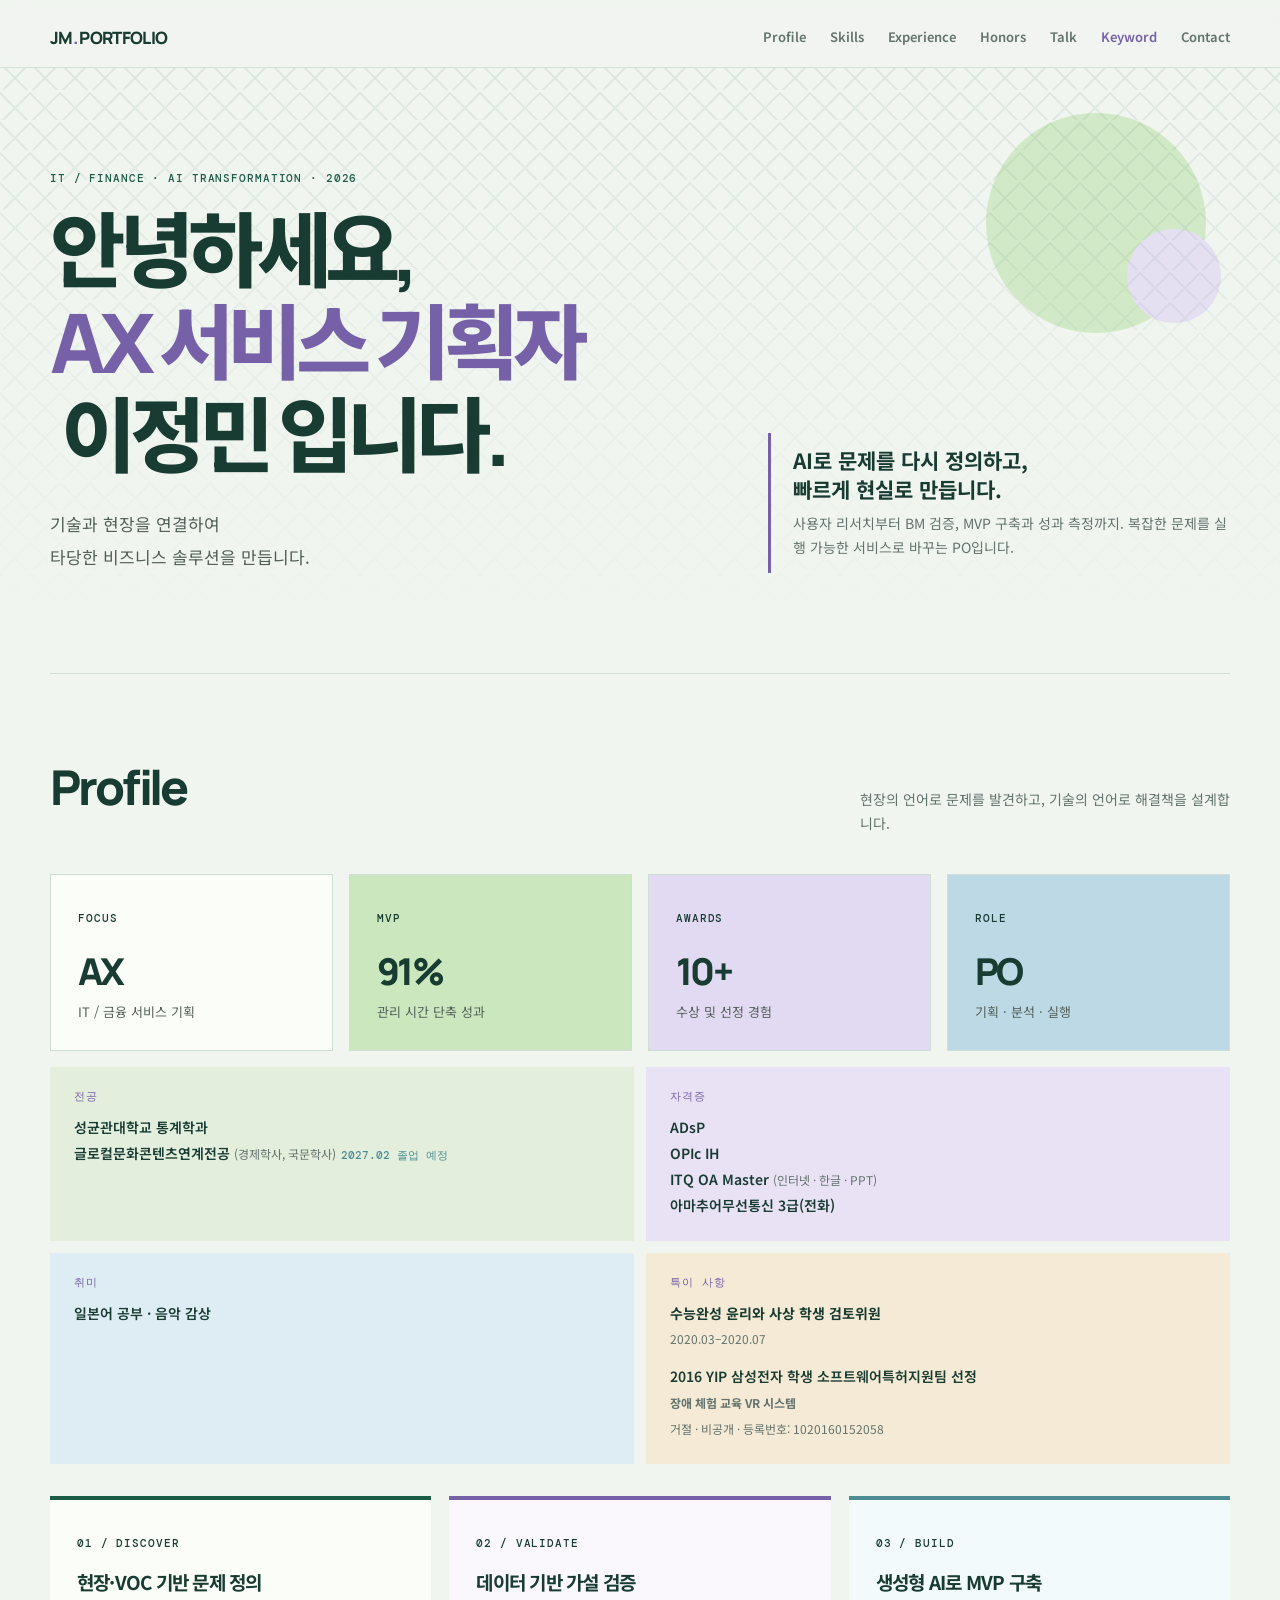
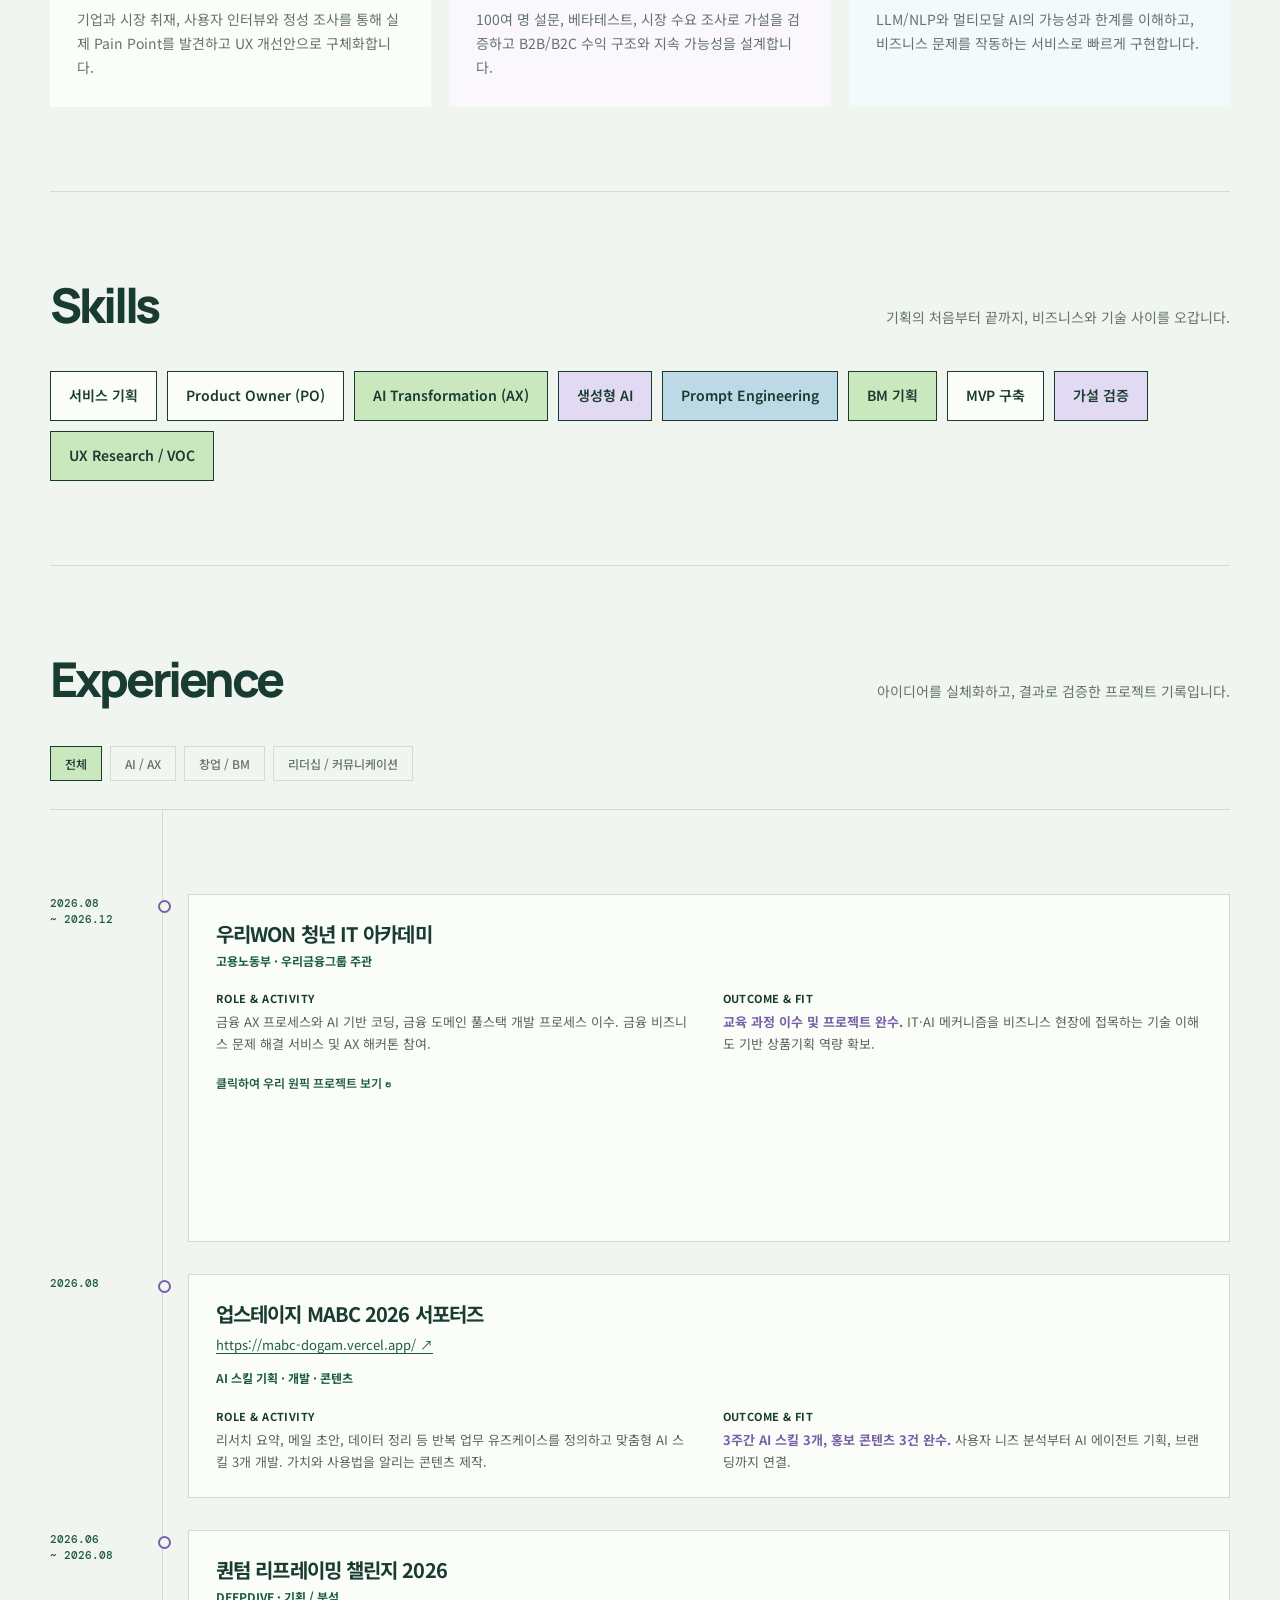
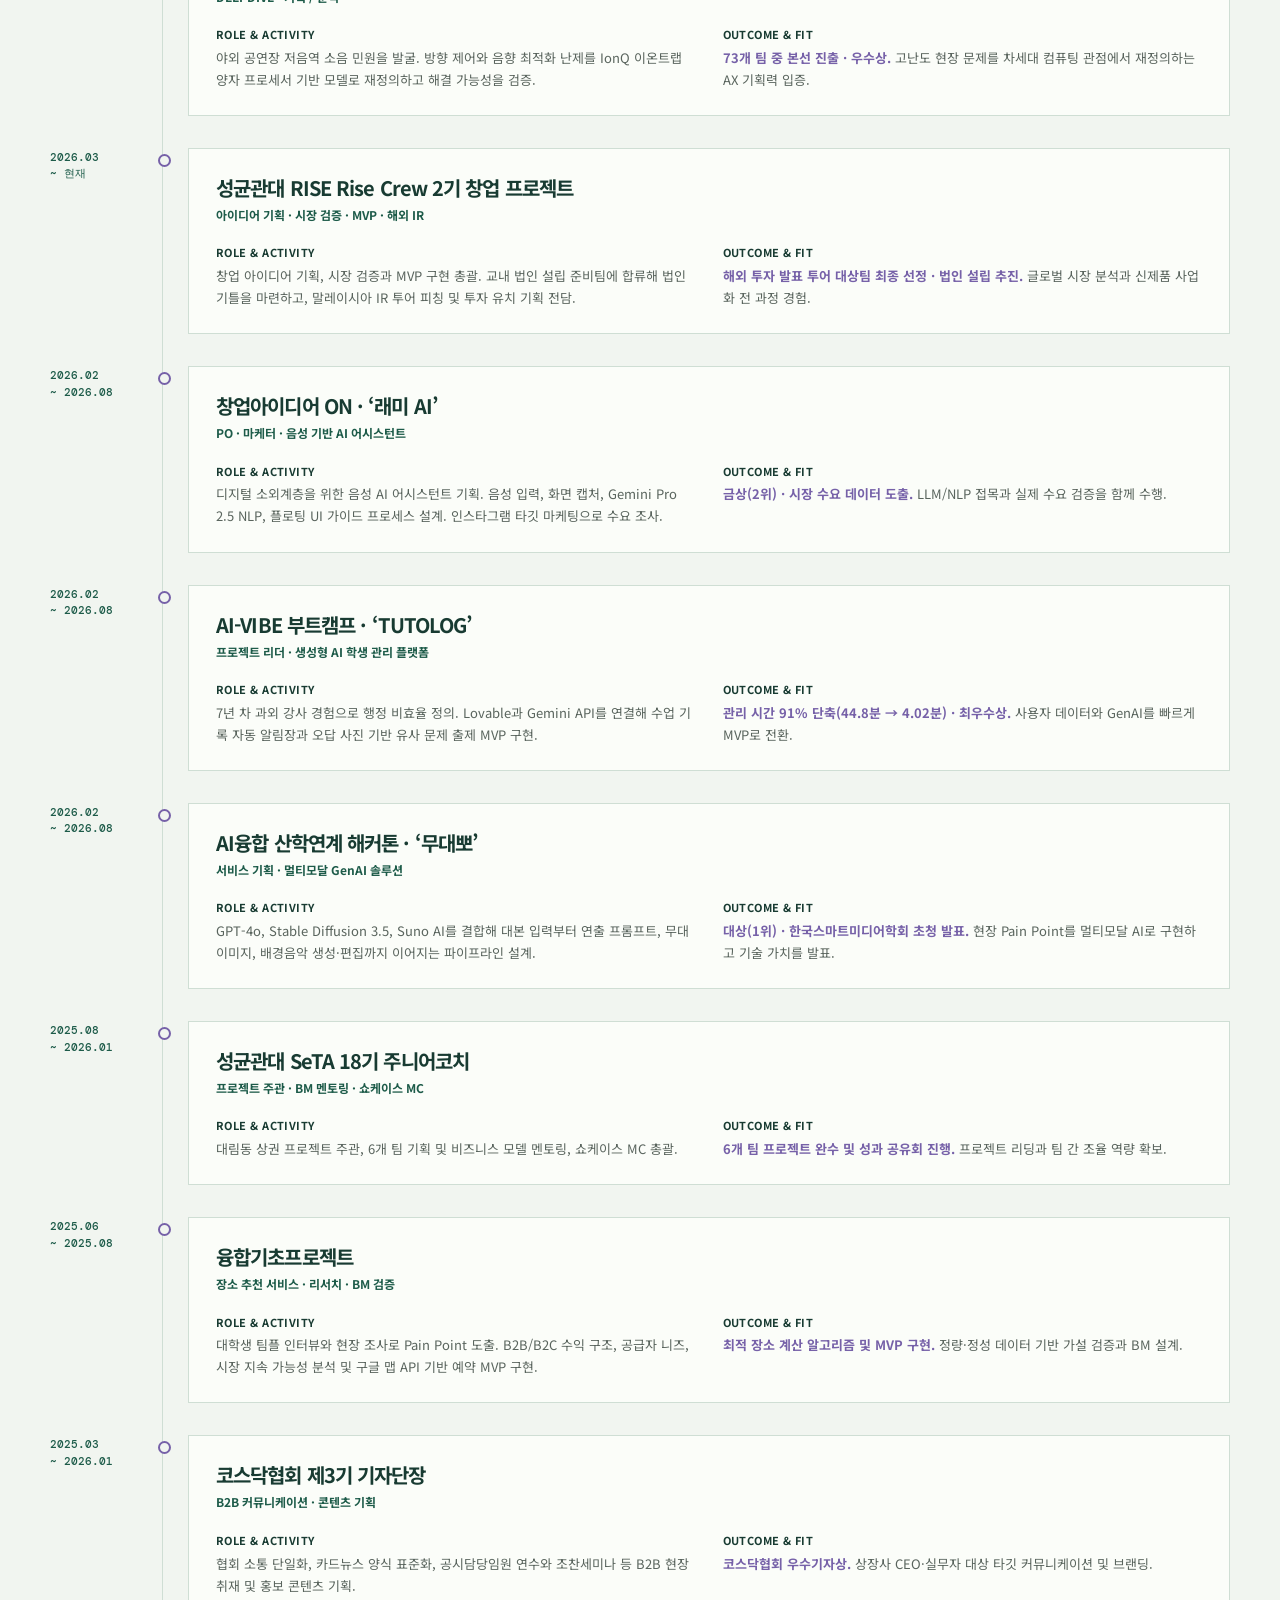
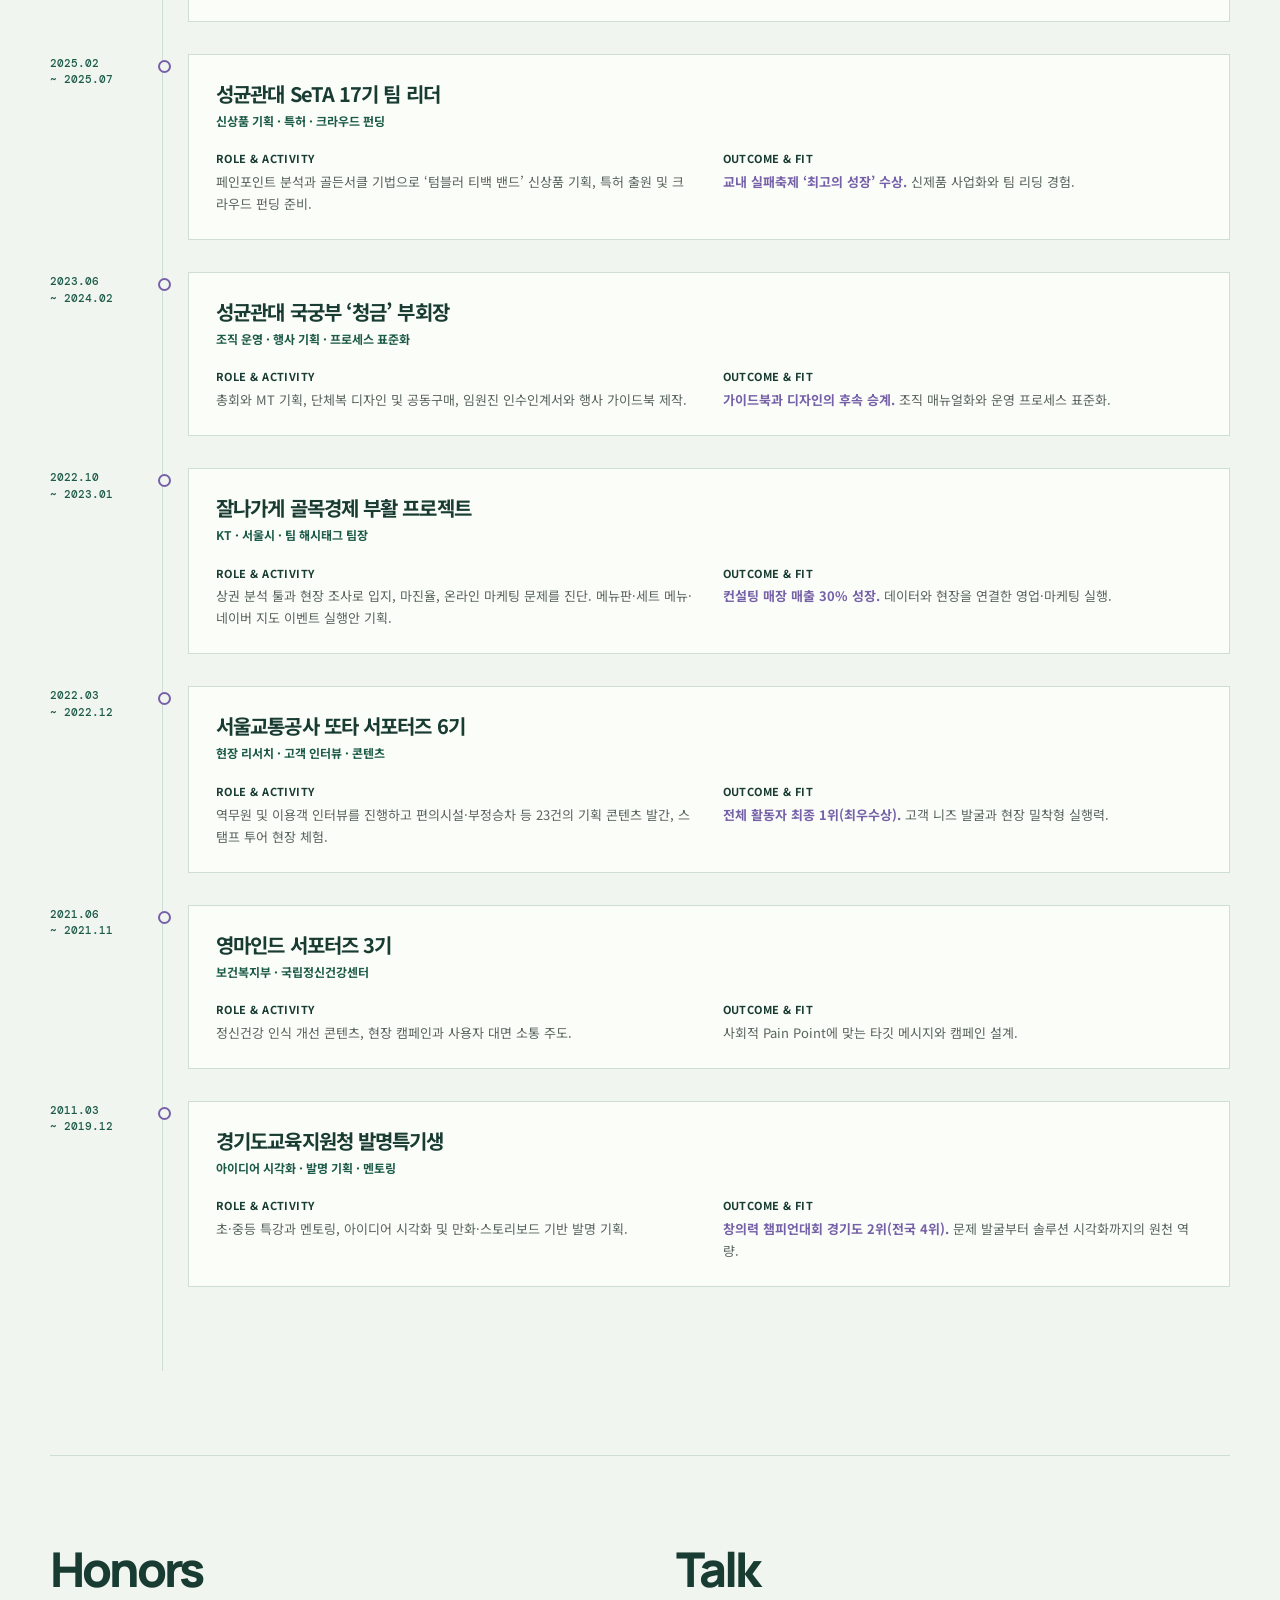
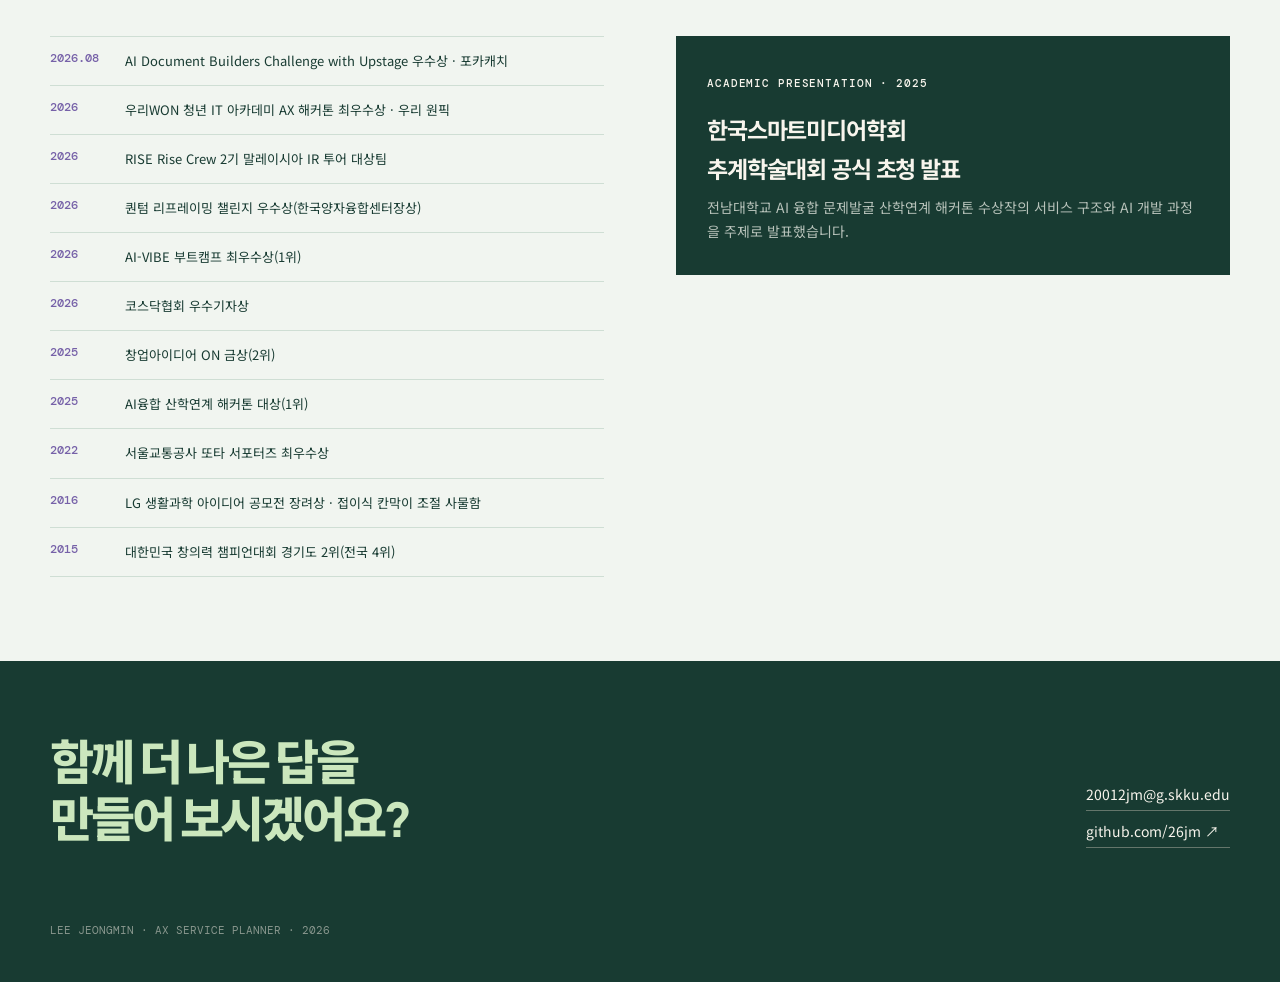
==== commit f80a94a7: "Update portfolio content and styling" ====
--- a/index.html
+++ b/index.html
@@ -5,7 +5,22 @@
 	<meta name="viewport" content="width=device-width, initial-scale=1">
 	<meta name="description" content="AX 서비스 기획자 이정민의 포트폴리오">
 	<title>이정민 | AX 서비스 기획자</title>
-	<link rel="stylesheet" href="style.css">
+	<link rel="stylesheet" href="style.css?v=profile-colors-3">
+	<style>
+		.flip-card { min-width: 0; perspective: 1400px; cursor: pointer; }
+		.flip-card:focus-visible { outline: 3px solid var(--green); outline-offset: 5px; }
+		.flip-card .flip-card-inner { display: grid; position: relative; transform-style: preserve-3d; transition: transform .7s ease; }
+		.flip-card.is-flipped .flip-card-inner { transform: rotateY(180deg); }
+		.flip-card .flip-card-inner > .experience-card { grid-area: 1 / 1; position: relative; inset: auto; min-width: 0; backface-visibility: hidden; -webkit-backface-visibility: hidden; transition: none; }
+		.flip-card .flip-front, .flip-card .flip-front:hover { transform: rotateY(0deg); }
+		.flip-card .flip-back, .flip-card .flip-back:hover { transform: rotateY(180deg); }
+		.flip-card .flip-front { pointer-events: auto; }
+		.flip-card .flip-back { pointer-events: none; }
+		.flip-card.is-flipped .flip-front { pointer-events: none; }
+		.flip-card.is-flipped .flip-back { pointer-events: auto; }
+		.flip-hint { display: block; margin-top: 18px; color: var(--green); font-size: 12px; font-weight: 600; }
+		@media (prefers-reduced-motion: reduce) { .flip-card .flip-card-inner { transition: none; } }
+	</style>
 	<style media="not all">
 		@import url('https://fonts.googleapis.com/css2?family=DM+Mono:wght@400;500&family=Manrope:wght@400;500;600;700;800&family=Noto+Sans+KR:wght@400;500;600;700;800&display=swap');
 
@@ -202,8 +217,9 @@
 				</ul>
 				<dl class="profile-details">
 					<div><dt>전공</dt><dd>성균관대학교 통계학과<br>글로컬문화콘텐츠연계전공 <span>(경제학사, 국문학사)</span><time datetime="2027-02">2027.02 졸업 예정</time></dd></div>
-					<div><dt>자격증</dt><dd>ADsP<br>ITQ OA Master <span>(인터넷 · 한글 · PPT)</span><br>아마추어무선통신 3급(전화)</dd></div>
+					<div><dt>자격증</dt><dd>ADsP<br>OPIc IH<br>ITQ OA Master <span>(인터넷 · 한글 · PPT)</span><br>아마추어무선통신 3급(전화)</dd></div>
 					<div><dt>취미</dt><dd>일본어 공부 · 음악 감상</dd></div>
+					<div><dt>특이 사항</dt><dd><strong>수능완성 윤리와 사상 학생 검토위원</strong><br><span>2020.03–2020.07</span></dd><dd class="profile-extra-item">2016 YIP 삼성전자 학생 소프트웨어특허지원팀 선정<br><span><strong>장애 체험 교육 VR 시스템</strong><br>거절 · 비공개 · 등록번호: 1020160152058</span></dd></div>
 				</dl>
 				<ul class="capabilities" aria-label="핵심 역량">
 					<li class="capability"><span class="label">01 / DISCOVER</span><h3>현장·VOC 기반 문제 정의</h3><p>기업과 시장 취재, 사용자 인터뷰와 정성 조사를 통해 실제 Pain Point를 발견하고 UX 개선안으로 구체화합니다.</p></li>
@@ -221,8 +237,13 @@
 				<header class="section-head"><h2>Experience</h2><p>아이디어를 실체화하고, 결과로 검증한 프로젝트 기록입니다.</p></header>
 				<div class="filters" role="group" aria-label="경험 필터"><button class="filter active" data-filter="all" aria-pressed="true">전체</button><button class="filter" data-filter="ai" aria-pressed="false">AI / AX</button><button class="filter" data-filter="startup" aria-pressed="false">창업 / BM</button><button class="filter" data-filter="leadership" aria-pressed="false">리더십 / 커뮤니케이션</button></div>
 				<section class="timeline" aria-label="주요 경력 및 프로젝트">
-					<article class="experience" data-category="ai"><time class="date">2026.08<br>~ 2026.12</time><div class="experience-card"><h3>우리WON 청년 IT 아카데미</h3><p class="context">고용노동부 · 우리금융그룹 주관</p><div class="detail-grid"><p class="detail"><b>ROLE & ACTIVITY</b>금융 AX 프로세스와 AI 기반 코딩, 금융 도메인 풀스택 개발 프로세스 이수. 금융 비즈니스 문제 해결 서비스 및 AX 해커톤 참여.</p><p class="detail"><b>OUTCOME & FIT</b><strong>교육 과정 이수 및 프로젝트 완수.</strong> IT·AI 메커니즘을 비즈니스 현장에 접목하는 기술 이해도 기반 상품기획 역량 확보.</p></div></div></article>
-					<article class="experience" data-category="ai"><time class="date">2026.08</time><div class="experience-card"><h3>업스테이지 MABC 2026 서포터즈</h3><p class="context">AI 스킬 기획 · 개발 · 콘텐츠</p><div class="detail-grid"><p class="detail"><b>ROLE & ACTIVITY</b>리서치 요약, 메일 초안, 데이터 정리 등 반복 업무 유즈케이스를 정의하고 맞춤형 AI 스킬 3개 개발. 가치와 사용법을 알리는 콘텐츠 제작.</p><p class="detail"><b>OUTCOME & FIT</b><strong>3주간 AI 스킬 3개, 홍보 콘텐츠 3건 완수.</strong> 사용자 니즈 분석부터 AI 에이전트 기획, 브랜딩까지 연결.</p></div></div></article>
+					<article class="experience" data-category="ai"><time class="date">2026.08<br>~ 2026.12</time><div class="flip-card" role="button" tabindex="0" aria-label="우리WON 청년 IT 아카데미: 우리 원픽 프로젝트 상세 보기" aria-pressed="false"><div class="flip-card-inner"><div class="experience-card flip-front"><h3>우리WON 청년 IT 아카데미</h3><p class="context">고용노동부 · 우리금융그룹 주관</p><div class="detail-grid"><p class="detail"><b>ROLE & ACTIVITY</b>금융 AX 프로세스와 AI 기반 코딩, 금융 도메인 풀스택 개발 프로세스 이수. 금융 비즈니스 문제 해결 서비스 및 AX 해커톤 참여.</p><p class="detail"><b>OUTCOME & FIT</b><strong>교육 과정 이수 및 프로젝트 완수.</strong> IT·AI 메커니즘을 비즈니스 현장에 접목하는 기술 이해도 기반 상품기획 역량 확보.</p></div><span class="flip-hint">클릭하여 우리 원픽 프로젝트 보기 ↻</span></div><div class="experience-card flip-back" aria-hidden="true" inert><h3>우리 원픽 (Woori WON Pick)</h3><p class="context">Service PM · 우리WON 청년 IT 아카데미 · AX 해커톤 최우수상</p><div class="detail-grid">
+						<p class="detail"><b>PROJECT & HYPOTHESIS</b>결제 직전 지갑 속 카드 혜택을 코칭하고 이용 실적을 관리하는 AI 금융 서비스 ‘우리 원픽’ 기획. 계좌 이체 중심의 월 3~5회 이용 패턴을 오프라인 결제마다 찾는 일상 금융 앱으로 전환해 MAU를 높인다는 가설 수립.</p>
+						<p class="detail"><b>RISK & ARCHITECTURE</b>확률 기반 AI의 금액·실적 계산에서 발생하는 1원의 오차도 금융 신뢰도를 훼손할 수 있다는 리스크 진단. Vision OCR + Claude LLM의 간판 인식·업종 파싱과 Python 결정론적 룰 엔진의 혜택·실적 계산을 분리하는 파이프라인 설계.</p>
+						<p class="detail"><b>UX & BUSINESS MODEL</b>금융 사용자 페르소나 정의, 마이데이터 연동 UX/UI 와이어프레임 및 Lean Canvas 작성. 타사 카드 이용 고객의 전환을 유도하는 CPA 기반 마케팅 BM 도출.</p>
+						<p class="detail"><b>OUTCOME & FIT</b><strong>AX 해커톤 최우수상 · 수치 오차율 0% 달성.</strong> AI의 한계를 아키텍처로 보완하고 비즈니스 요구를 기술 요건으로 구체화하며, 개발진과 기술 언어로 협업하는 Technical PM 역량 입증.</p>
+					</div><span class="flip-hint">클릭하여 아카데미 소개로 돌아가기 ↻</span></div></div></div></article>
+					<article class="experience" data-category="ai"><time class="date">2026.08</time><div class="experience-card"><h3>업스테이지 MABC 2026 서포터즈</h3><p class="project-link"><a href="https://mabc-dogam.vercel.app/" target="_blank" rel="noopener noreferrer">https://mabc-dogam.vercel.app/ ↗</a></p><p class="context">AI 스킬 기획 · 개발 · 콘텐츠</p><div class="detail-grid"><p class="detail"><b>ROLE & ACTIVITY</b>리서치 요약, 메일 초안, 데이터 정리 등 반복 업무 유즈케이스를 정의하고 맞춤형 AI 스킬 3개 개발. 가치와 사용법을 알리는 콘텐츠 제작.</p><p class="detail"><b>OUTCOME & FIT</b><strong>3주간 AI 스킬 3개, 홍보 콘텐츠 3건 완수.</strong> 사용자 니즈 분석부터 AI 에이전트 기획, 브랜딩까지 연결.</p></div></div></article>
 					<article class="experience" data-category="ai"><time class="date">2026.06<br>~ 2026.08</time><div class="experience-card"><h3>퀀텀 리프레이밍 챌린지 2026</h3><p class="context">DEEPDIVE · 기획 / 분석</p><div class="detail-grid"><p class="detail"><b>ROLE & ACTIVITY</b>야외 공연장 저음역 소음 민원을 발굴. 방향 제어와 음향 최적화 난제를 IonQ 이온트랩 양자 프로세서 기반 모델로 재정의하고 해결 가능성을 검증.</p><p class="detail"><b>OUTCOME & FIT</b><strong>73개 팀 중 본선 진출 · 우수상.</strong> 고난도 현장 문제를 차세대 컴퓨팅 관점에서 재정의하는 AX 기획력 입증.</p></div></div></article>
 					<article class="experience" data-category="startup"><time class="date">2026.03<br>~ 현재</time><div class="experience-card"><h3>성균관대 RISE Rise Crew 2기 창업 프로젝트</h3><p class="context">아이디어 기획 · 시장 검증 · MVP · 해외 IR</p><div class="detail-grid"><p class="detail"><b>ROLE & ACTIVITY</b>창업 아이디어 기획, 시장 검증과 MVP 구현 총괄. 교내 법인 설립 준비팀에 합류해 법인 기틀을 마련하고, 말레이시아 IR 투어 피칭 및 투자 유치 기획 전담.</p><p class="detail"><b>OUTCOME & FIT</b><strong>해외 투자 발표 투어 대상팀 최종 선정 · 법인 설립 추진.</strong> 글로벌 시장 분석과 신제품 사업화 전 과정 경험.</p></div></div></article>
 					<article class="experience" data-category="ai"><time class="date">2026.02<br>~ 2026.08</time><div class="experience-card"><h3>창업아이디어 ON · ‘래미 AI’</h3><p class="context">PO · 마케터 · 음성 기반 AI 어시스턴트</p><div class="detail-grid"><p class="detail"><b>ROLE & ACTIVITY</b>디지털 소외계층을 위한 음성 AI 어시스턴트 기획. 음성 입력, 화면 캡처, Gemini Pro 2.5 NLP, 플로팅 UI 가이드 프로세스 설계. 인스타그램 타깃 마케팅으로 수요 조사.</p><p class="detail"><b>OUTCOME & FIT</b><strong>금상(2위) · 시장 수요 데이터 도출.</strong> LLM/NLP 접목과 실제 수요 검증을 함께 수행.</p></div></div></article>
@@ -242,7 +263,7 @@
 
 			<section id="honors">
 				<div class="bottom-grid">
-					<article><header class="section-head"><h2>Honors</h2></header><ul class="award-list"><li><time>2026</time><span>RISE Rise Crew 2기 말레이시아 IR 투어 대상팀</span></li><li><time>2026</time><span>퀀텀 리프레이밍 챌린지 우수상(한국양자융합센터장상)</span></li><li><time>2026</time><span>AI-VIBE 부트캠프 최우수상(1위)</span></li><li><time>2026</time><span>코스닥협회 우수기자상</span></li><li><time>2025</time><span>창업아이디어 ON 금상(2위)</span></li><li><time>2025</time><span>AI융합 산학연계 해커톤 대상(1위)</span></li><li><time>2022</time><span>서울교통공사 또타 서포터즈 최우수상</span></li><li><time>2015</time><span>대한민국 창의력 챔피언대회 경기도 2위(전국 4위)</span></li></ul></article>
+					<article><header class="section-head"><h2>Honors</h2></header><ul class="award-list"><li><time datetime="2026-08">2026.08</time><span>AI Document Builders Challenge with Upstage 우수상 · 포카캐치</span></li><li><time>2026</time><span>우리WON 청년 IT 아카데미 AX 해커톤 최우수상 · 우리 원픽</span></li><li><time>2026</time><span>RISE Rise Crew 2기 말레이시아 IR 투어 대상팀</span></li><li><time>2026</time><span>퀀텀 리프레이밍 챌린지 우수상(한국양자융합센터장상)</span></li><li><time>2026</time><span>AI-VIBE 부트캠프 최우수상(1위)</span></li><li><time>2026</time><span>코스닥협회 우수기자상</span></li><li><time>2025</time><span>창업아이디어 ON 금상(2위)</span></li><li><time>2025</time><span>AI융합 산학연계 해커톤 대상(1위)</span></li><li><time>2022</time><span>서울교통공사 또타 서포터즈 최우수상</span></li><li><time>2016</time><span>LG 생활과학 아이디어 공모전 장려상 · 접이식 칸막이 조절 사물함</span></li><li><time>2015</time><span>대한민국 창의력 챔피언대회 경기도 2위(전국 4위)</span></li></ul></article>
 					<article id="talk"><header class="section-head"><h2>Talk</h2></header><div class="paper"><span class="label">ACADEMIC PRESENTATION · 2025</span><h3>한국스마트미디어학회<br>추계학술대회 공식 초청 발표</h3><p>전남대학교 AI 융합 문제발굴 산학연계 해커톤 수상작의 서비스 구조와 AI 개발 과정을 주제로 발표했습니다.</p></div></article>
 				</div>
 			</section>
@@ -250,11 +271,29 @@
 
 	<footer id="contact"><div class="wrap"><div class="contact"><h2>함께 더 나은 답을<br>만들어 보시겠어요?</h2><address class="contact-links"><a href="mailto:20012jm@g.skku.edu">20012jm@g.skku.edu</a><a href="https://github.com/26jm" target="_blank" rel="noreferrer">github.com/26jm ↗</a></address></div><p class="copyright">LEE JEONGMIN · AX SERVICE PLANNER · 2026</p></div></footer>
 	<script>
+		document.querySelectorAll('.flip-card').forEach((card) => {
+			const toggleCard = () => {
+				const flipped = card.classList.toggle('is-flipped');
+				card.setAttribute('aria-pressed', String(flipped));
+				card.setAttribute('aria-label', flipped ? '우리 원픽 프로젝트: 아카데미 소개로 돌아가기' : '우리WON 청년 IT 아카데미: 우리 원픽 프로젝트 상세 보기');
+				card.querySelector('.flip-front').setAttribute('aria-hidden', String(flipped));
+				card.querySelector('.flip-front').inert = flipped;
+				card.querySelector('.flip-back').setAttribute('aria-hidden', String(!flipped));
+				card.querySelector('.flip-back').inert = !flipped;
+			};
+			card.addEventListener('click', toggleCard);
+			card.addEventListener('keydown', (event) => {
+				if (event.key === 'Enter' || event.key === ' ') {
+					event.preventDefault();
+					toggleCard();
+				}
+			});
+		});
 		const filters = document.querySelectorAll('.filter');
 		const experiences = document.querySelectorAll('.experience');
 		const categoryTitles = {
 			ai: ['우리WON 청년 IT 아카데미', '업스테이지 MABC 2026 서포터즈', '창업아이디어 ON · ‘래미 AI’', 'AI-VIBE 부트캠프 · ‘TUTOLOG’', 'AI융합 산학연계 해커톤 · ‘무대뽀’'],
-			startup: ['성균관대 RISE Rise Crew 2기 창업 프로젝트', '창업아이디어 ON · ‘래미 AI’', 'AI-VIBE 부트캠프 · ‘TUTOLOG’', 'AI융합 산학연계 해커톤 · ‘무대뽀’', '성균관대 SeTA 18기 주니어코치', '융합기초프로젝트', '성균관대 SeTA 17기 팀 리더', '잘나가게 골목경제 부활 프로젝트'],
+			startup: ['우리WON 청년 IT 아카데미', '성균관대 RISE Rise Crew 2기 창업 프로젝트', '창업아이디어 ON · ‘래미 AI’', 'AI-VIBE 부트캠프 · ‘TUTOLOG’', 'AI융합 산학연계 해커톤 · ‘무대뽀’', '성균관대 SeTA 18기 주니어코치', '융합기초프로젝트', '성균관대 SeTA 17기 팀 리더', '잘나가게 골목경제 부활 프로젝트'],
 			leadership: ['업스테이지 MABC 2026 서포터즈', '퀀텀 리프레이밍 챌린지 2026', '성균관대 RISE Rise Crew 2기 창업 프로젝트', '창업아이디어 ON · ‘래미 AI’', 'AI-VIBE 부트캠프 · ‘TUTOLOG’', 'AI융합 산학연계 해커톤 · ‘무대뽀’', '성균관대 SeTA 18기 주니어코치', '융합기초프로젝트', '코스닥협회 제3기 기자단장', '성균관대 SeTA 17기 팀 리더', '성균관대 국궁부 ‘청금’ 부회장', '잘나가게 골목경제 부활 프로젝트', '서울교통공사 또타 서포터즈 6기', '영마인드 서포터즈 3기', '경기도교육지원청 발명특기생']
 		};
 		experiences.forEach((experience) => {
--- a/style.css
+++ b/style.css
@@ -147,19 +147,24 @@
 
 .profile-details {
   display: grid;
-  grid-template-columns: 1.2fr 1.2fr .7fr;
+  grid-template-columns: repeat(2, minmax(0, 1fr));
+  gap: 12px;
 }
 @media (max-width: 980px) {
   .profile-details {
-    grid-template-columns: repeat(2, 1fr);
-  }
+    grid-template-columns: repeat(2, minmax(0, 1fr));
+  }
+}
 .profile-details > div { min-height: 128px; padding: 22px 24px; background: var(--card); }
-.profile-details > div:nth-child(2) { background: #faf8fd; }
-.profile-details > div:nth-child(3) { background: #f3fafb; }
+.profile-details > div:nth-child(1) { background: #e3eedc; }
+.profile-details > div:nth-child(2) { background: #e9e2f4; }
+.profile-details > div:nth-child(3) { background: #deedf3; }
+.profile-details > div:nth-child(4) { background: #f5ead5; }
 .profile-details dt { margin-bottom: 11px; color: var(--purple); font: 500 11px 'DM Mono', monospace; letter-spacing: .08em; }
 .profile-details dd { margin: 0; color: var(--ink); font-size: 14px; line-height: 1.85; font-weight: 600; }
 .profile-details dd span { color: var(--muted); font-size: 12px; font-weight: 400; }
 .profile-details dd time { display: inline-block; margin-left: 5px; color: var(--teal); font: 500 11px 'DM Mono', monospace; }
+.profile-details .profile-extra-item { margin-top: 12px; overflow-wrap: anywhere; }
 .skills { display: flex; flex-wrap: wrap; gap: 10px; margin: 0; padding: 0; list-style: none; }
 .skill { border: 1px solid var(--ink); padding: 12px 18px; background: var(--card); font-size: 14px; font-weight: 600; }
 .skill:nth-child(3n) { background: var(--mint); }
@@ -186,6 +191,9 @@
 .experience-card:hover { border-color: var(--green); transform: translateX(3px); transition: transform .2s ease, border-color .2s ease; }
 .experience-card h3 { margin: 0 0 3px; font-size: 20px; letter-spacing: -.045em; line-height: 1.45; }
 .experience-card .context { margin: 0 0 18px; color: var(--green); font-size: 12px; font-weight: 700; }
+.project-link { margin: 6px 0 12px; font-size: 13px; overflow-wrap: anywhere; }
+.project-link a { color: var(--green); text-decoration: underline; text-underline-offset: 3px; }
+.project-link a:hover { color: var(--purple); }
 .detail-grid { display: grid; grid-template-columns: 1fr 1fr; gap: 14px 27px; }
 .detail { margin: 0; color: #59645d; font-size: 13px; }
 .detail b { display: block; margin-bottom: 3px; color: var(--ink); font-size: 11px; letter-spacing: .04em; }
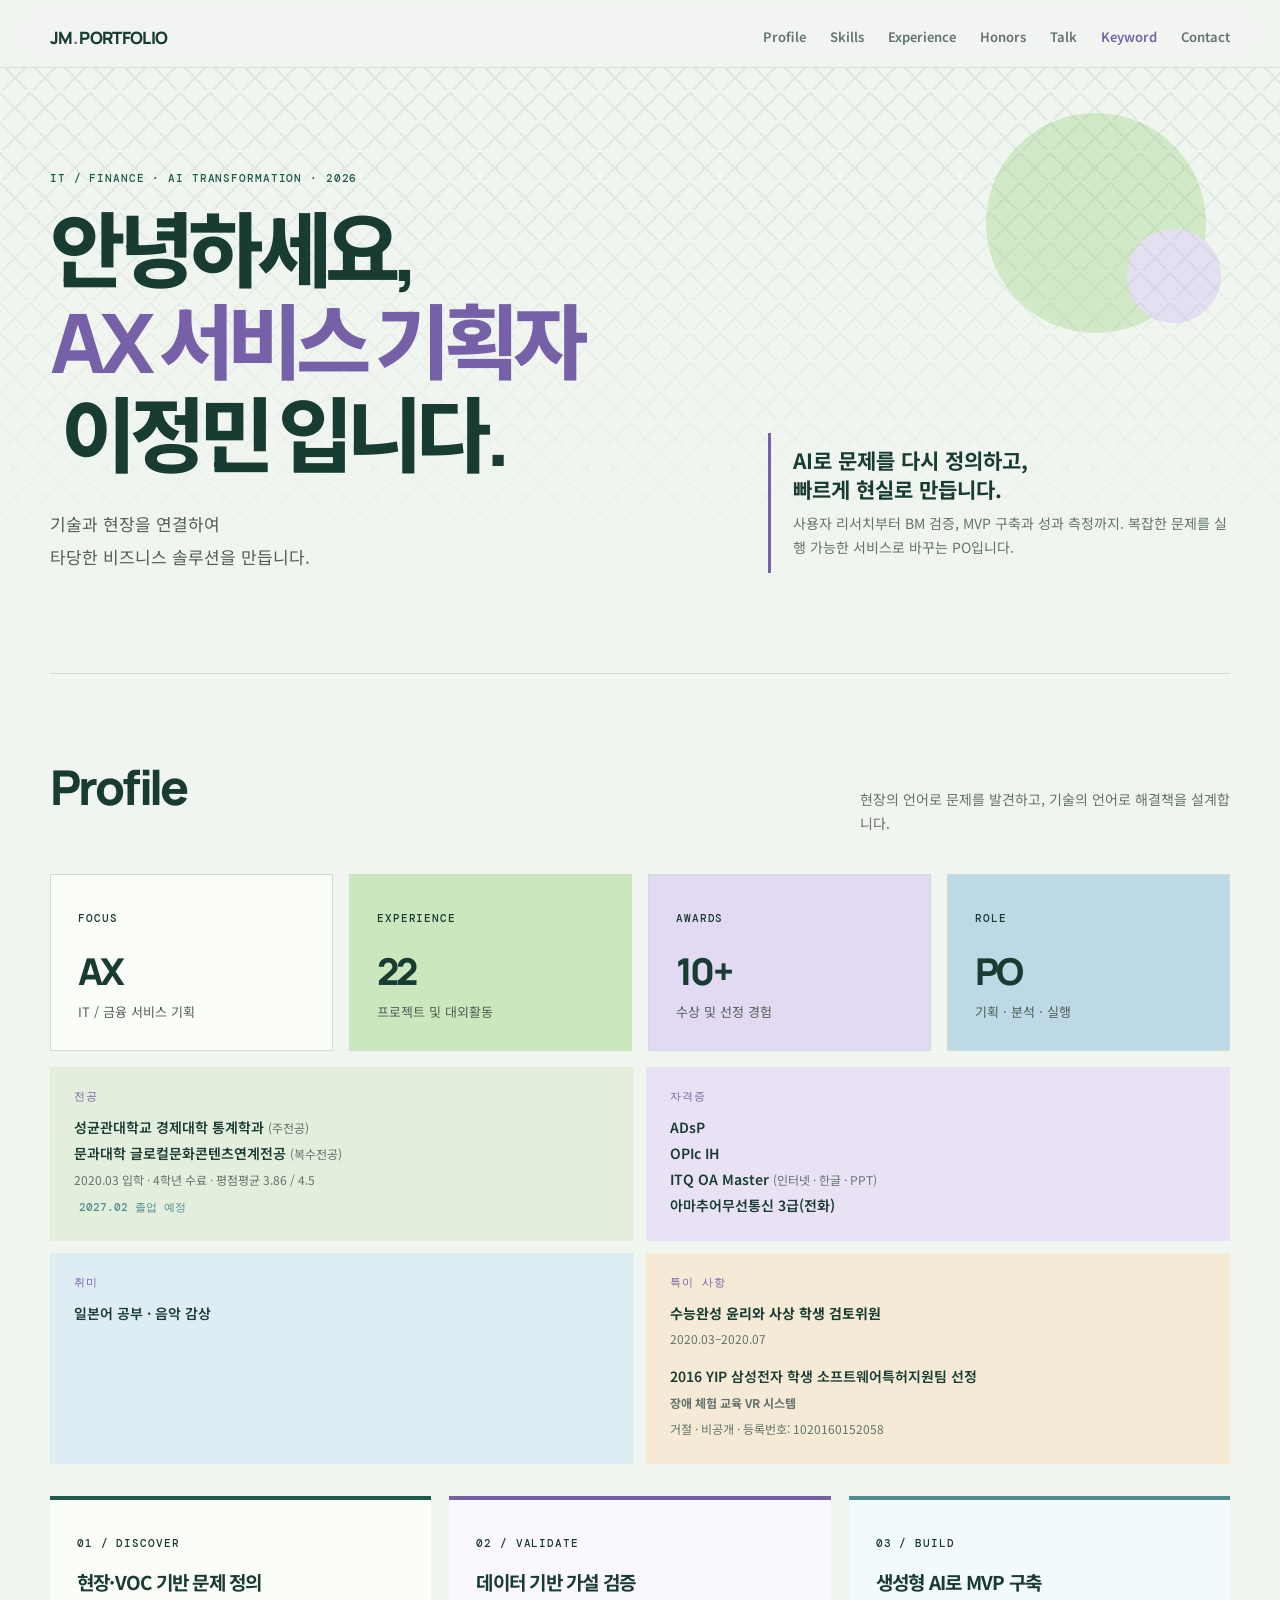
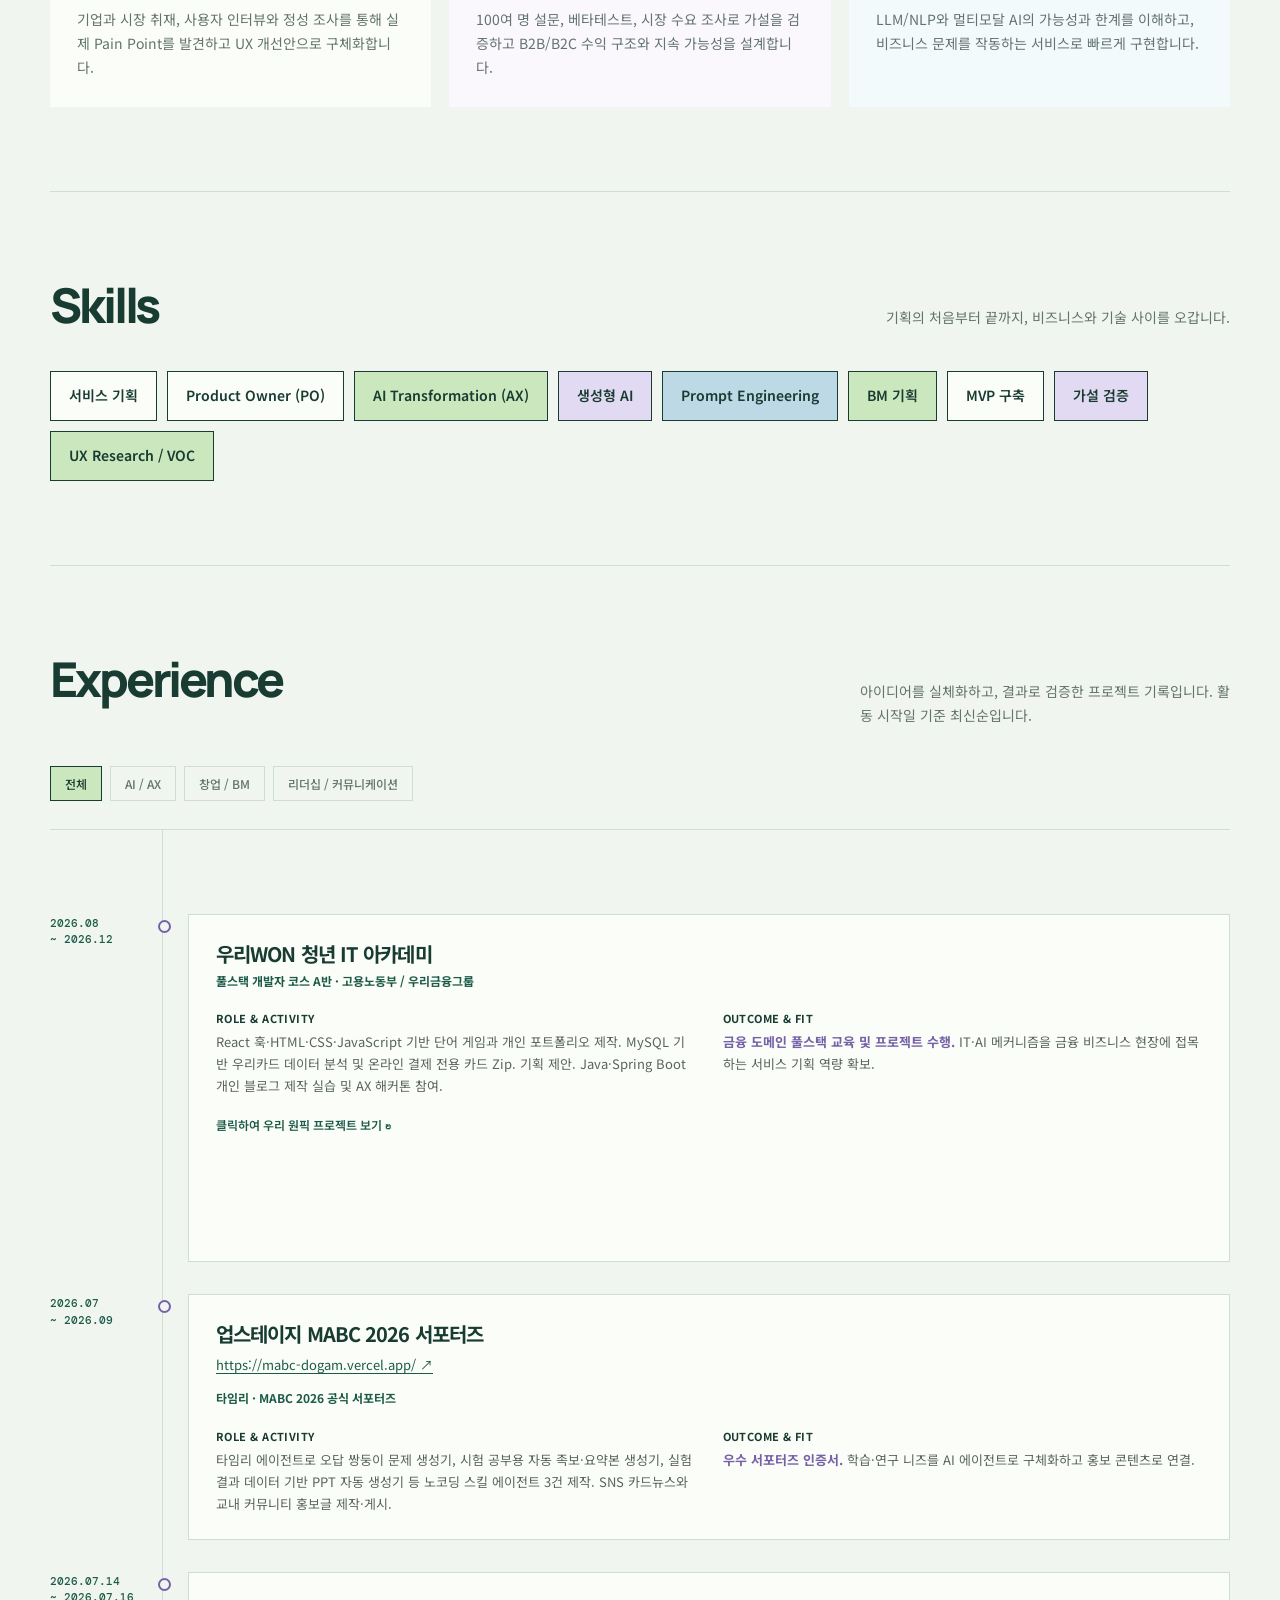
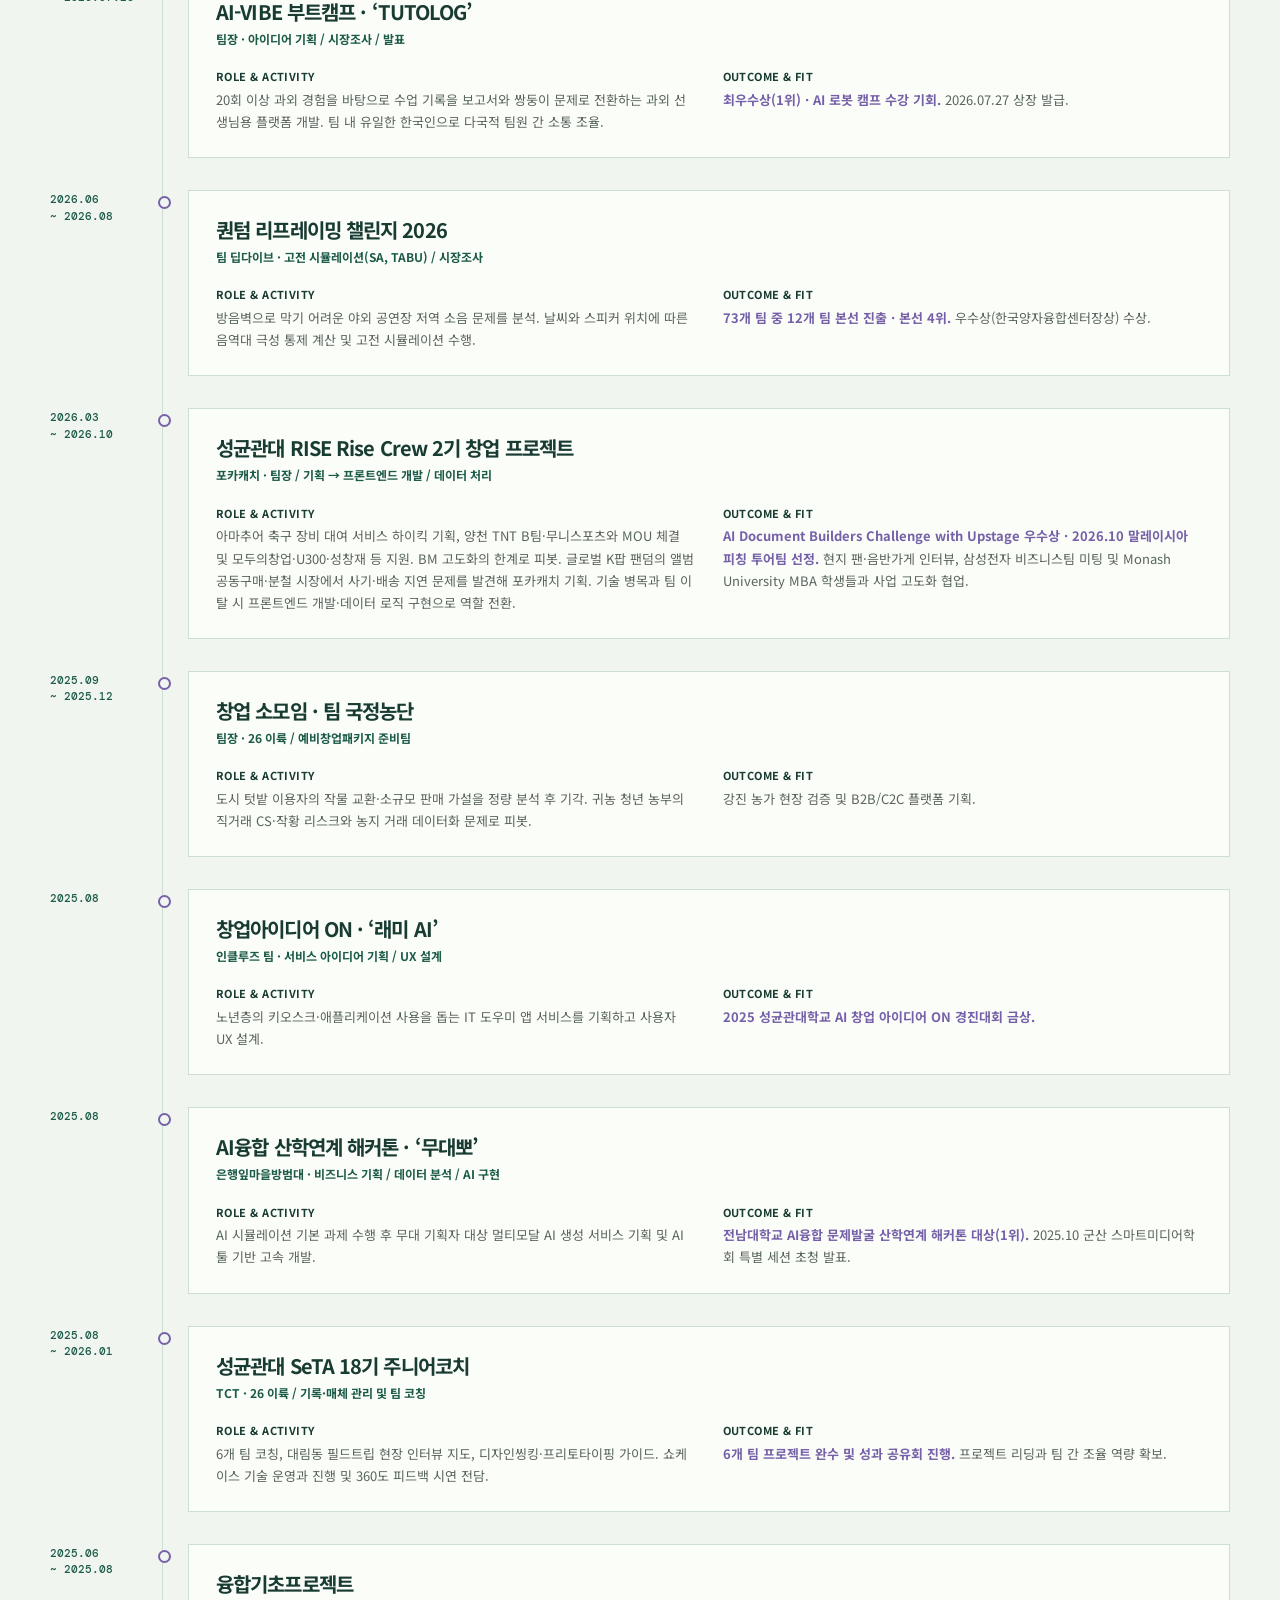
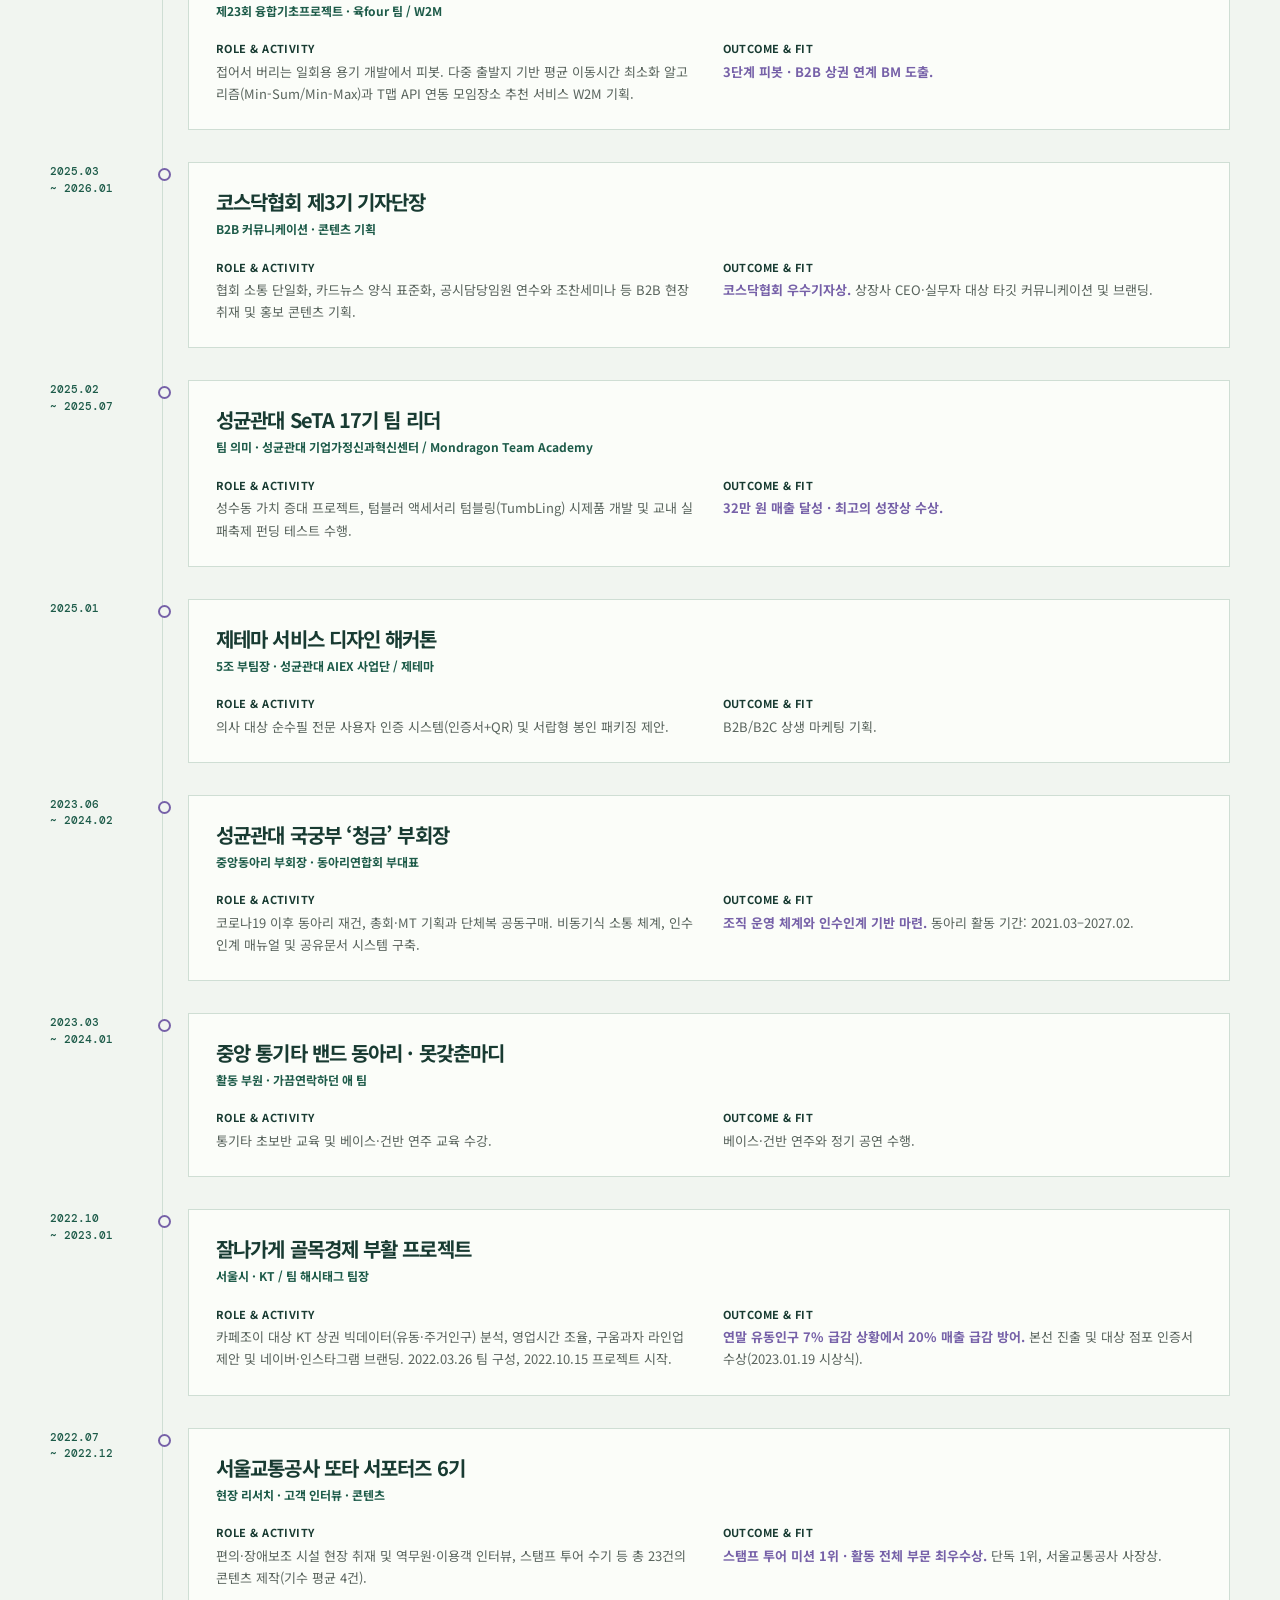
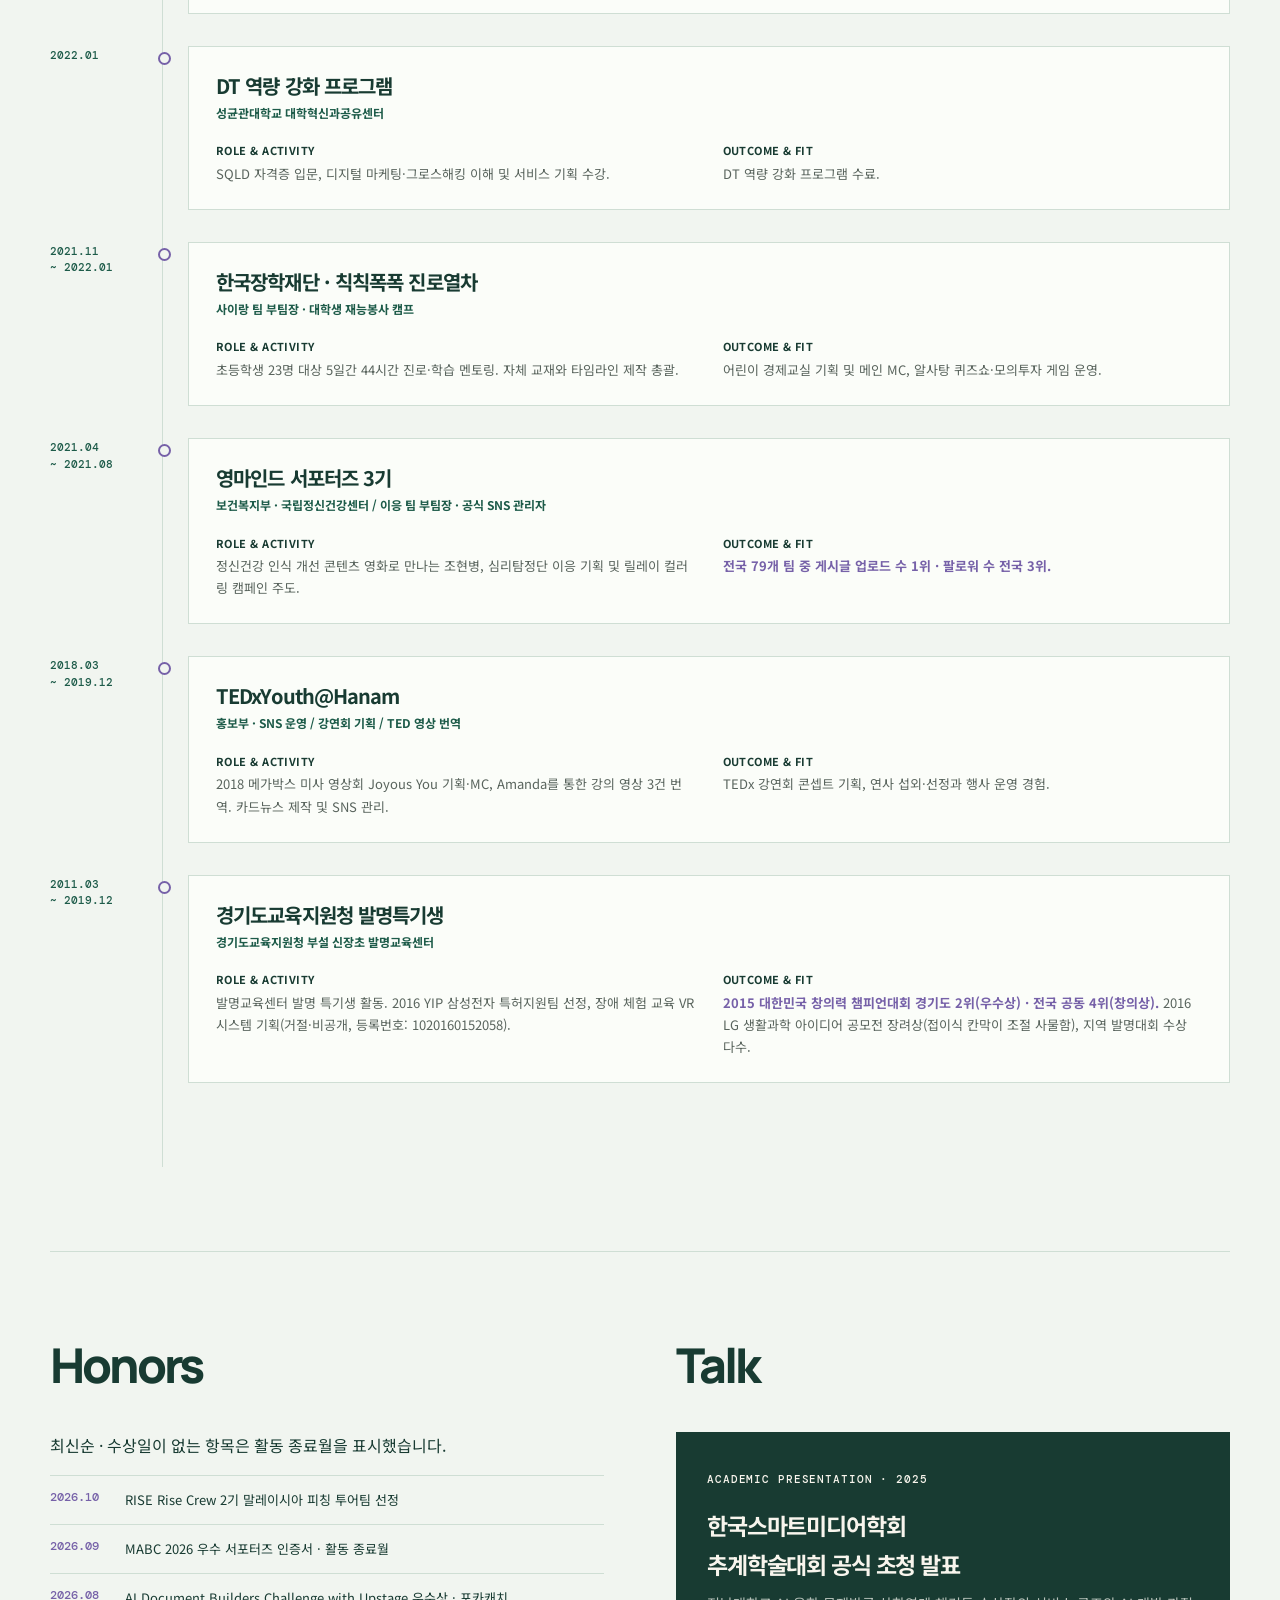
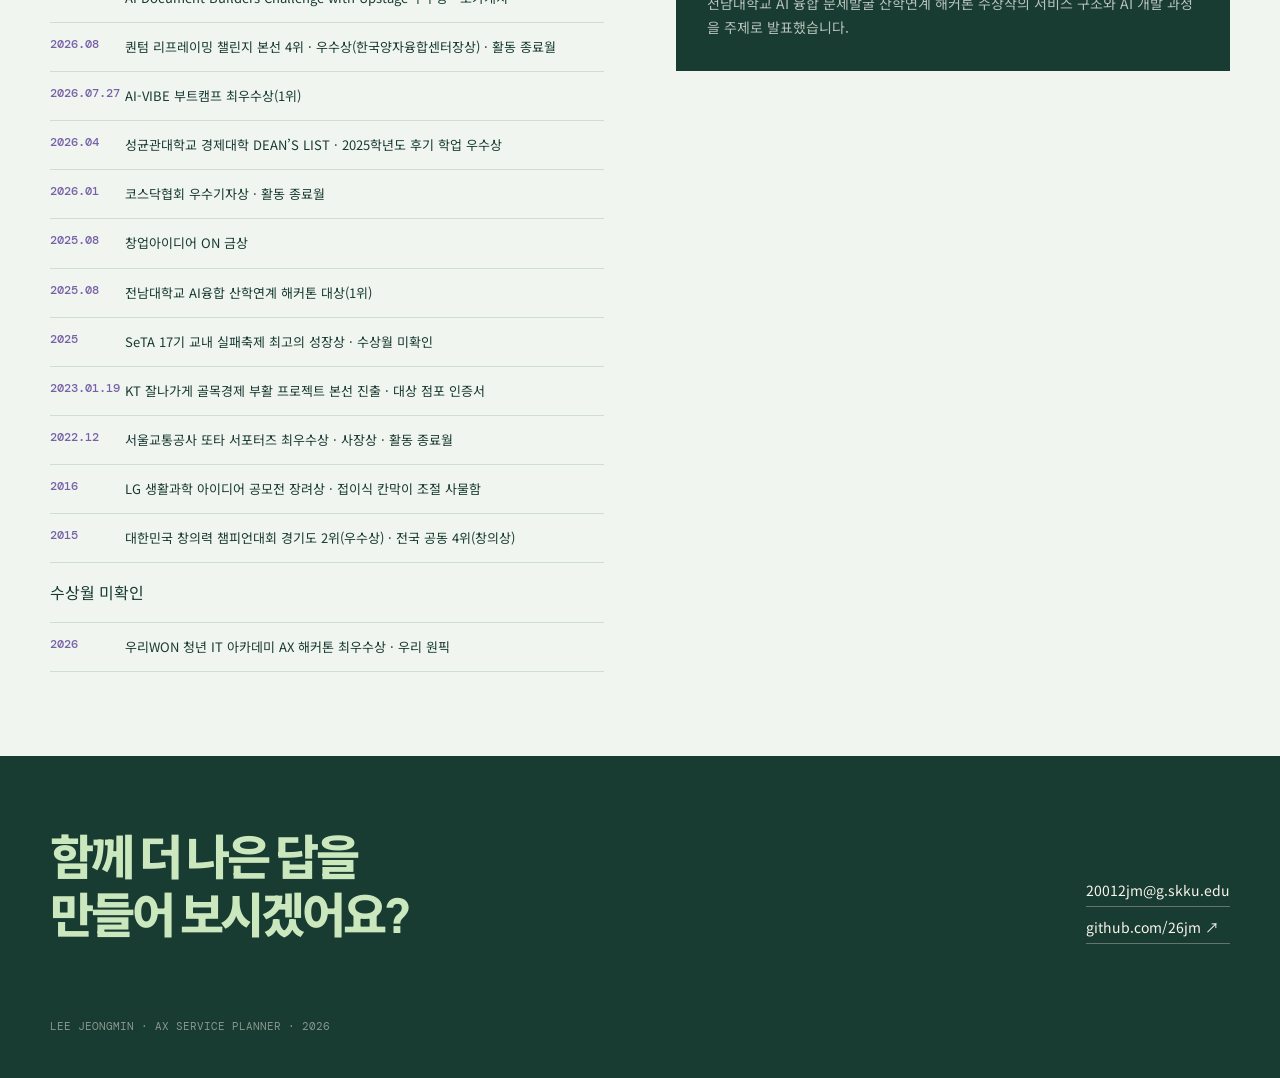
==== commit 8006de0e: "Complete portfolio history and sort experiences and honors" ====
--- a/index.html
+++ b/index.html
@@ -211,12 +211,12 @@
 				<header class="section-head"><h2>Profile</h2><p>현장의 언어로 문제를 발견하고, 기술의 언어로 해결책을 설계합니다.</p></header>
 				<ul class="stats" aria-label="주요 성과">
 					<li class="stat"><span class="label">FOCUS</span><strong>AX</strong><p>IT / 금융 서비스 기획</p></li>
-					<li class="stat"><span class="label">MVP</span><strong>91%</strong><p>관리 시간 단축 성과</p></li>
+					<li class="stat"><span class="label">EXPERIENCE</span><strong>22</strong><p>프로젝트 및 대외활동</p></li>
 					<li class="stat"><span class="label">AWARDS</span><strong>10+</strong><p>수상 및 선정 경험</p></li>
 					<li class="stat"><span class="label">ROLE</span><strong>PO</strong><p>기획 · 분석 · 실행</p></li>
 				</ul>
 				<dl class="profile-details">
-					<div><dt>전공</dt><dd>성균관대학교 통계학과<br>글로컬문화콘텐츠연계전공 <span>(경제학사, 국문학사)</span><time datetime="2027-02">2027.02 졸업 예정</time></dd></div>
+					<div><dt>전공</dt><dd>성균관대학교 경제대학 통계학과 <span>(주전공)</span><br>문과대학 글로컬문화콘텐츠연계전공 <span>(복수전공)</span><br><span>2020.03 입학 · 4학년 수료 · 평점평균 3.86 / 4.5</span><br><time datetime="2027-02">2027.02 졸업 예정</time></dd></div>
 					<div><dt>자격증</dt><dd>ADsP<br>OPIc IH<br>ITQ OA Master <span>(인터넷 · 한글 · PPT)</span><br>아마추어무선통신 3급(전화)</dd></div>
 					<div><dt>취미</dt><dd>일본어 공부 · 음악 감상</dd></div>
 					<div><dt>특이 사항</dt><dd><strong>수능완성 윤리와 사상 학생 검토위원</strong><br><span>2020.03–2020.07</span></dd><dd class="profile-extra-item">2016 YIP 삼성전자 학생 소프트웨어특허지원팀 선정<br><span><strong>장애 체험 교육 VR 시스템</strong><br>거절 · 비공개 · 등록번호: 1020160152058</span></dd></div>
@@ -234,36 +234,42 @@
 			</section>
 
 			<section id="experience">
-				<header class="section-head"><h2>Experience</h2><p>아이디어를 실체화하고, 결과로 검증한 프로젝트 기록입니다.</p></header>
+				<header class="section-head"><h2>Experience</h2><p>아이디어를 실체화하고, 결과로 검증한 프로젝트 기록입니다. 활동 시작일 기준 최신순입니다.</p></header>
 				<div class="filters" role="group" aria-label="경험 필터"><button class="filter active" data-filter="all" aria-pressed="true">전체</button><button class="filter" data-filter="ai" aria-pressed="false">AI / AX</button><button class="filter" data-filter="startup" aria-pressed="false">창업 / BM</button><button class="filter" data-filter="leadership" aria-pressed="false">리더십 / 커뮤니케이션</button></div>
 				<section class="timeline" aria-label="주요 경력 및 프로젝트">
-					<article class="experience" data-category="ai"><time class="date">2026.08<br>~ 2026.12</time><div class="flip-card" role="button" tabindex="0" aria-label="우리WON 청년 IT 아카데미: 우리 원픽 프로젝트 상세 보기" aria-pressed="false"><div class="flip-card-inner"><div class="experience-card flip-front"><h3>우리WON 청년 IT 아카데미</h3><p class="context">고용노동부 · 우리금융그룹 주관</p><div class="detail-grid"><p class="detail"><b>ROLE & ACTIVITY</b>금융 AX 프로세스와 AI 기반 코딩, 금융 도메인 풀스택 개발 프로세스 이수. 금융 비즈니스 문제 해결 서비스 및 AX 해커톤 참여.</p><p class="detail"><b>OUTCOME & FIT</b><strong>교육 과정 이수 및 프로젝트 완수.</strong> IT·AI 메커니즘을 비즈니스 현장에 접목하는 기술 이해도 기반 상품기획 역량 확보.</p></div><span class="flip-hint">클릭하여 우리 원픽 프로젝트 보기 ↻</span></div><div class="experience-card flip-back" aria-hidden="true" inert><h3>우리 원픽 (Woori WON Pick)</h3><p class="context">Service PM · 우리WON 청년 IT 아카데미 · AX 해커톤 최우수상</p><div class="detail-grid">
+					<article class="experience" data-category="ai"><time class="date">2026.08<br>~ 2026.12</time><div class="flip-card" role="button" tabindex="0" aria-label="우리WON 청년 IT 아카데미: 우리 원픽 프로젝트 상세 보기" aria-pressed="false"><div class="flip-card-inner"><div class="experience-card flip-front"><h3>우리WON 청년 IT 아카데미</h3><p class="context">풀스택 개발자 코스 A반 · 고용노동부 / 우리금융그룹</p><div class="detail-grid"><p class="detail"><b>ROLE & ACTIVITY</b>React 훅·HTML·CSS·JavaScript 기반 단어 게임과 <a href="https://jmportfolio-topaz.vercel.app/" target="_blank" rel="noopener noreferrer">개인 포트폴리오</a> 제작. MySQL 기반 우리카드 데이터 분석 및 온라인 결제 전용 카드 Zip. 기획 제안. Java·Spring Boot 개인 블로그 제작 실습 및 AX 해커톤 참여.</p><p class="detail"><b>OUTCOME & FIT</b><strong>금융 도메인 풀스택 교육 및 프로젝트 수행.</strong> IT·AI 메커니즘을 금융 비즈니스 현장에 접목하는 서비스 기획 역량 확보.</p></div><span class="flip-hint">클릭하여 우리 원픽 프로젝트 보기 ↻</span></div><div class="experience-card flip-back" aria-hidden="true" inert><h3>우리 원픽 (Woori WON Pick)</h3><p class="context">Service PM · 우리WON 청년 IT 아카데미 · AX 해커톤 최우수상</p><div class="detail-grid">
 						<p class="detail"><b>PROJECT & HYPOTHESIS</b>결제 직전 지갑 속 카드 혜택을 코칭하고 이용 실적을 관리하는 AI 금융 서비스 ‘우리 원픽’ 기획. 계좌 이체 중심의 월 3~5회 이용 패턴을 오프라인 결제마다 찾는 일상 금융 앱으로 전환해 MAU를 높인다는 가설 수립.</p>
 						<p class="detail"><b>RISK & ARCHITECTURE</b>확률 기반 AI의 금액·실적 계산에서 발생하는 1원의 오차도 금융 신뢰도를 훼손할 수 있다는 리스크 진단. Vision OCR + Claude LLM의 간판 인식·업종 파싱과 Python 결정론적 룰 엔진의 혜택·실적 계산을 분리하는 파이프라인 설계.</p>
 						<p class="detail"><b>UX & BUSINESS MODEL</b>금융 사용자 페르소나 정의, 마이데이터 연동 UX/UI 와이어프레임 및 Lean Canvas 작성. 타사 카드 이용 고객의 전환을 유도하는 CPA 기반 마케팅 BM 도출.</p>
 						<p class="detail"><b>OUTCOME & FIT</b><strong>AX 해커톤 최우수상 · 수치 오차율 0% 달성.</strong> AI의 한계를 아키텍처로 보완하고 비즈니스 요구를 기술 요건으로 구체화하며, 개발진과 기술 언어로 협업하는 Technical PM 역량 입증.</p>
 					</div><span class="flip-hint">클릭하여 아카데미 소개로 돌아가기 ↻</span></div></div></div></article>
-					<article class="experience" data-category="ai"><time class="date">2026.08</time><div class="experience-card"><h3>업스테이지 MABC 2026 서포터즈</h3><p class="project-link"><a href="https://mabc-dogam.vercel.app/" target="_blank" rel="noopener noreferrer">https://mabc-dogam.vercel.app/ ↗</a></p><p class="context">AI 스킬 기획 · 개발 · 콘텐츠</p><div class="detail-grid"><p class="detail"><b>ROLE & ACTIVITY</b>리서치 요약, 메일 초안, 데이터 정리 등 반복 업무 유즈케이스를 정의하고 맞춤형 AI 스킬 3개 개발. 가치와 사용법을 알리는 콘텐츠 제작.</p><p class="detail"><b>OUTCOME & FIT</b><strong>3주간 AI 스킬 3개, 홍보 콘텐츠 3건 완수.</strong> 사용자 니즈 분석부터 AI 에이전트 기획, 브랜딩까지 연결.</p></div></div></article>
-					<article class="experience" data-category="ai"><time class="date">2026.06<br>~ 2026.08</time><div class="experience-card"><h3>퀀텀 리프레이밍 챌린지 2026</h3><p class="context">DEEPDIVE · 기획 / 분석</p><div class="detail-grid"><p class="detail"><b>ROLE & ACTIVITY</b>야외 공연장 저음역 소음 민원을 발굴. 방향 제어와 음향 최적화 난제를 IonQ 이온트랩 양자 프로세서 기반 모델로 재정의하고 해결 가능성을 검증.</p><p class="detail"><b>OUTCOME & FIT</b><strong>73개 팀 중 본선 진출 · 우수상.</strong> 고난도 현장 문제를 차세대 컴퓨팅 관점에서 재정의하는 AX 기획력 입증.</p></div></div></article>
-					<article class="experience" data-category="startup"><time class="date">2026.03<br>~ 현재</time><div class="experience-card"><h3>성균관대 RISE Rise Crew 2기 창업 프로젝트</h3><p class="context">아이디어 기획 · 시장 검증 · MVP · 해외 IR</p><div class="detail-grid"><p class="detail"><b>ROLE & ACTIVITY</b>창업 아이디어 기획, 시장 검증과 MVP 구현 총괄. 교내 법인 설립 준비팀에 합류해 법인 기틀을 마련하고, 말레이시아 IR 투어 피칭 및 투자 유치 기획 전담.</p><p class="detail"><b>OUTCOME & FIT</b><strong>해외 투자 발표 투어 대상팀 최종 선정 · 법인 설립 추진.</strong> 글로벌 시장 분석과 신제품 사업화 전 과정 경험.</p></div></div></article>
-					<article class="experience" data-category="ai"><time class="date">2026.02<br>~ 2026.08</time><div class="experience-card"><h3>창업아이디어 ON · ‘래미 AI’</h3><p class="context">PO · 마케터 · 음성 기반 AI 어시스턴트</p><div class="detail-grid"><p class="detail"><b>ROLE & ACTIVITY</b>디지털 소외계층을 위한 음성 AI 어시스턴트 기획. 음성 입력, 화면 캡처, Gemini Pro 2.5 NLP, 플로팅 UI 가이드 프로세스 설계. 인스타그램 타깃 마케팅으로 수요 조사.</p><p class="detail"><b>OUTCOME & FIT</b><strong>금상(2위) · 시장 수요 데이터 도출.</strong> LLM/NLP 접목과 실제 수요 검증을 함께 수행.</p></div></div></article>
-					<article class="experience" data-category="ai"><time class="date">2026.02<br>~ 2026.08</time><div class="experience-card"><h3>AI-VIBE 부트캠프 · ‘TUTOLOG’</h3><p class="context">프로젝트 리더 · 생성형 AI 학생 관리 플랫폼</p><div class="detail-grid"><p class="detail"><b>ROLE & ACTIVITY</b>7년 차 과외 강사 경험으로 행정 비효율 정의. Lovable과 Gemini API를 연결해 수업 기록 자동 알림장과 오답 사진 기반 유사 문제 출제 MVP 구현.</p><p class="detail"><b>OUTCOME & FIT</b><strong>관리 시간 91% 단축(44.8분 → 4.02분) · 최우수상.</strong> 사용자 데이터와 GenAI를 빠르게 MVP로 전환.</p></div></div></article>
-					<article class="experience" data-category="ai"><time class="date">2026.02<br>~ 2026.08</time><div class="experience-card"><h3>AI융합 산학연계 해커톤 · ‘무대뽀’</h3><p class="context">서비스 기획 · 멀티모달 GenAI 솔루션</p><div class="detail-grid"><p class="detail"><b>ROLE & ACTIVITY</b>GPT-4o, Stable Diffusion 3.5, Suno AI를 결합해 대본 입력부터 연출 프롬프트, 무대 이미지, 배경음악 생성·편집까지 이어지는 파이프라인 설계.</p><p class="detail"><b>OUTCOME & FIT</b><strong>대상(1위) · 한국스마트미디어학회 초청 발표.</strong> 현장 Pain Point를 멀티모달 AI로 구현하고 기술 가치를 발표.</p></div></div></article>
-					<article class="experience" data-category="leadership"><time class="date">2025.08<br>~ 2026.01</time><div class="experience-card"><h3>성균관대 SeTA 18기 주니어코치</h3><p class="context">프로젝트 주관 · BM 멘토링 · 쇼케이스 MC</p><div class="detail-grid"><p class="detail"><b>ROLE & ACTIVITY</b>대림동 상권 프로젝트 주관, 6개 팀 기획 및 비즈니스 모델 멘토링, 쇼케이스 MC 총괄.</p><p class="detail"><b>OUTCOME & FIT</b><strong>6개 팀 프로젝트 완수 및 성과 공유회 진행.</strong> 프로젝트 리딩과 팀 간 조율 역량 확보.</p></div></div></article>
-					<article class="experience" data-category="startup"><time class="date">2025.06<br>~ 2025.08</time><div class="experience-card"><h3>융합기초프로젝트</h3><p class="context">장소 추천 서비스 · 리서치 · BM 검증</p><div class="detail-grid"><p class="detail"><b>ROLE & ACTIVITY</b>대학생 팀플 인터뷰와 현장 조사로 Pain Point 도출. B2B/B2C 수익 구조, 공급자 니즈, 시장 지속 가능성 분석 및 구글 맵 API 기반 예약 MVP 구현.</p><p class="detail"><b>OUTCOME & FIT</b><strong>최적 장소 계산 알고리즘 및 MVP 구현.</strong> 정량·정성 데이터 기반 가설 검증과 BM 설계.</p></div></div></article>
+					<article class="experience" data-category="ai"><time class="date">2026.07<br>~ 2026.09</time><div class="experience-card"><h3>업스테이지 MABC 2026 서포터즈</h3><p class="project-link"><a href="https://mabc-dogam.vercel.app/" target="_blank" rel="noopener noreferrer">https://mabc-dogam.vercel.app/ ↗</a></p><p class="context">타임리 · MABC 2026 공식 서포터즈</p><div class="detail-grid"><p class="detail"><b>ROLE & ACTIVITY</b>타임리 에이전트로 오답 쌍둥이 문제 생성기, 시험 공부용 자동 족보·요약본 생성기, 실험결과 데이터 기반 PPT 자동 생성기 등 노코딩 스킬 에이전트 3건 제작. SNS 카드뉴스와 교내 커뮤니티 홍보글 제작·게시.</p><p class="detail"><b>OUTCOME & FIT</b><strong>우수 서포터즈 인증서.</strong> 학습·연구 니즈를 AI 에이전트로 구체화하고 홍보 콘텐츠로 연결.</p></div></div></article>
+					<article class="experience" data-category="ai"><time class="date">2026.07.14<br>~ 2026.07.16</time><div class="experience-card"><h3>AI-VIBE 부트캠프 · ‘TUTOLOG’</h3><p class="context">팀장 · 아이디어 기획 / 시장조사 / 발표</p><div class="detail-grid"><p class="detail"><b>ROLE & ACTIVITY</b>20회 이상 과외 경험을 바탕으로 수업 기록을 보고서와 쌍둥이 문제로 전환하는 과외 선생님용 플랫폼 개발. 팀 내 유일한 한국인으로 다국적 팀원 간 소통 조율.</p><p class="detail"><b>OUTCOME & FIT</b><strong>최우수상(1위) · AI 로봇 캠프 수강 기회.</strong> 2026.07.27 상장 발급.</p></div></div></article>
+					<article class="experience" data-category="ai"><time class="date">2026.06<br>~ 2026.08</time><div class="experience-card"><h3>퀀텀 리프레이밍 챌린지 2026</h3><p class="context">팀 딥다이브 · 고전 시뮬레이션(SA, TABU) / 시장조사</p><div class="detail-grid"><p class="detail"><b>ROLE & ACTIVITY</b>방음벽으로 막기 어려운 야외 공연장 저역 소음 문제를 분석. 날씨와 스피커 위치에 따른 음역대 극성 통제 계산 및 고전 시뮬레이션 수행.</p><p class="detail"><b>OUTCOME & FIT</b><strong>73개 팀 중 12개 팀 본선 진출 · 본선 4위.</strong> 우수상(한국양자융합센터장상) 수상.</p></div></div></article>
+					<article class="experience" data-category="startup"><time class="date">2026.03<br>~ 2026.10</time><div class="experience-card"><h3>성균관대 RISE Rise Crew 2기 창업 프로젝트</h3><p class="context">포카캐치 · 팀장 / 기획 → 프론트엔드 개발 / 데이터 처리</p><div class="detail-grid"><p class="detail"><b>ROLE & ACTIVITY</b>아마추어 축구 장비 대여 서비스 하이킥 기획, 양천 TNT B팀·무니스포츠와 MOU 체결 및 모두의창업·U300·성창재 등 지원. BM 고도화의 한계로 피봇. 글로벌 K팝 팬덤의 앨범 공동구매·분철 시장에서 사기·배송 지연 문제를 발견해 포카캐치 기획. 기술 병목과 팀 이탈 시 프론트엔드 개발·데이터 로직 구현으로 역할 전환.</p><p class="detail"><b>OUTCOME & FIT</b><strong>AI Document Builders Challenge with Upstage 우수상 · 2026.10 말레이시아 피칭 투어팀 선정.</strong> 현지 팬·음반가게 인터뷰, 삼성전자 비즈니스팀 미팅 및 Monash University MBA 학생들과 사업 고도화 협업.</p></div></div></article>
+					<article class="experience" data-category="startup leadership"><time class="date">2025.09<br>~ 2025.12</time><div class="experience-card"><h3>창업 소모임 · 팀 국정농단</h3><p class="context">팀장 · 26 이륙 / 예비창업패키지 준비팀</p><div class="detail-grid"><p class="detail"><b>ROLE & ACTIVITY</b>도시 텃밭 이용자의 작물 교환·소규모 판매 가설을 정량 분석 후 기각. 귀농 청년 농부의 직거래 CS·작황 리스크와 농지 거래 데이터화 문제로 피봇.</p><p class="detail"><b>OUTCOME & FIT</b>강진 농가 현장 검증 및 B2B/C2C 플랫폼 기획.</p></div></div></article>
+					<article class="experience" data-category="ai"><time class="date">2025.08</time><div class="experience-card"><h3>창업아이디어 ON · ‘래미 AI’</h3><p class="context">인클루즈 팀 · 서비스 아이디어 기획 / UX 설계</p><div class="detail-grid"><p class="detail"><b>ROLE & ACTIVITY</b>노년층의 키오스크·애플리케이션 사용을 돕는 IT 도우미 앱 서비스를 기획하고 사용자 UX 설계.</p><p class="detail"><b>OUTCOME & FIT</b><strong>2025 성균관대학교 AI 창업 아이디어 ON 경진대회 금상.</strong></p></div></div></article>
+					<article class="experience" data-category="ai"><time class="date">2025.08</time><div class="experience-card"><h3>AI융합 산학연계 해커톤 · ‘무대뽀’</h3><p class="context">은행잎마을방범대 · 비즈니스 기획 / 데이터 분석 / AI 구현</p><div class="detail-grid"><p class="detail"><b>ROLE & ACTIVITY</b>AI 시뮬레이션 기본 과제 수행 후 무대 기획자 대상 멀티모달 AI 생성 서비스 기획 및 AI 툴 기반 고속 개발.</p><p class="detail"><b>OUTCOME & FIT</b><strong>전남대학교 AI융합 문제발굴 산학연계 해커톤 대상(1위).</strong> 2025.10 군산 스마트미디어학회 특별 세션 초청 발표.</p></div></div></article>
+					<article class="experience" data-category="leadership"><time class="date">2025.08<br>~ 2026.01</time><div class="experience-card"><h3>성균관대 SeTA 18기 주니어코치</h3><p class="context">TCT · 26 이륙 / 기록·매체 관리 및 팀 코칭</p><div class="detail-grid"><p class="detail"><b>ROLE & ACTIVITY</b>6개 팀 코칭, 대림동 필드트립 현장 인터뷰 지도, 디자인씽킹·프리토타이핑 가이드. 쇼케이스 기술 운영과 진행 및 360도 피드백 시연 전담.</p><p class="detail"><b>OUTCOME & FIT</b><strong>6개 팀 프로젝트 완수 및 성과 공유회 진행.</strong> 프로젝트 리딩과 팀 간 조율 역량 확보.</p></div></div></article>
+					<article class="experience" data-category="startup"><time class="date">2025.06<br>~ 2025.08</time><div class="experience-card"><h3>융합기초프로젝트</h3><p class="context">제23회 융합기초프로젝트 · 육four 팀 / W2M</p><div class="detail-grid"><p class="detail"><b>ROLE & ACTIVITY</b>접어서 버리는 일회용 용기 개발에서 피봇. 다중 출발지 기반 평균 이동시간 최소화 알고리즘(Min-Sum/Min-Max)과 T맵 API 연동 모임장소 추천 서비스 W2M 기획.</p><p class="detail"><b>OUTCOME & FIT</b><strong>3단계 피봇 · B2B 상권 연계 BM 도출.</strong></p></div></div></article>
 					<article class="experience" data-category="leadership"><time class="date">2025.03<br>~ 2026.01</time><div class="experience-card"><h3>코스닥협회 제3기 기자단장</h3><p class="context">B2B 커뮤니케이션 · 콘텐츠 기획</p><div class="detail-grid"><p class="detail"><b>ROLE & ACTIVITY</b>협회 소통 단일화, 카드뉴스 양식 표준화, 공시담당임원 연수와 조찬세미나 등 B2B 현장 취재 및 홍보 콘텐츠 기획.</p><p class="detail"><b>OUTCOME & FIT</b><strong>코스닥협회 우수기자상.</strong> 상장사 CEO·실무자 대상 타깃 커뮤니케이션 및 브랜딩.</p></div></div></article>
-					<article class="experience" data-category="startup"><time class="date">2025.02<br>~ 2025.07</time><div class="experience-card"><h3>성균관대 SeTA 17기 팀 리더</h3><p class="context">신상품 기획 · 특허 · 크라우드 펀딩</p><div class="detail-grid"><p class="detail"><b>ROLE & ACTIVITY</b>페인포인트 분석과 골든서클 기법으로 ‘텀블러 티백 밴드’ 신상품 기획, 특허 출원 및 크라우드 펀딩 준비.</p><p class="detail"><b>OUTCOME & FIT</b><strong>교내 실패축제 ‘최고의 성장’ 수상.</strong> 신제품 사업화와 팀 리딩 경험.</p></div></div></article>
-					<article class="experience" data-category="leadership"><time class="date">2023.06<br>~ 2024.02</time><div class="experience-card"><h3>성균관대 국궁부 ‘청금’ 부회장</h3><p class="context">조직 운영 · 행사 기획 · 프로세스 표준화</p><div class="detail-grid"><p class="detail"><b>ROLE & ACTIVITY</b>총회와 MT 기획, 단체복 디자인 및 공동구매, 임원진 인수인계서와 행사 가이드북 제작.</p><p class="detail"><b>OUTCOME & FIT</b><strong>가이드북과 디자인의 후속 승계.</strong> 조직 매뉴얼화와 운영 프로세스 표준화.</p></div></div></article>
-					<article class="experience" data-category="startup"><time class="date">2022.10<br>~ 2023.01</time><div class="experience-card"><h3>잘나가게 골목경제 부활 프로젝트</h3><p class="context">KT · 서울시 · 팀 해시태그 팀장</p><div class="detail-grid"><p class="detail"><b>ROLE & ACTIVITY</b>상권 분석 툴과 현장 조사로 입지, 마진율, 온라인 마케팅 문제를 진단. 메뉴판·세트 메뉴·네이버 지도 이벤트 실행안 기획.</p><p class="detail"><b>OUTCOME & FIT</b><strong>컨설팅 매장 매출 30% 성장.</strong> 데이터와 현장을 연결한 영업·마케팅 실행.</p></div></div></article>
-					<article class="experience" data-category="leadership"><time class="date">2022.03<br>~ 2022.12</time><div class="experience-card"><h3>서울교통공사 또타 서포터즈 6기</h3><p class="context">현장 리서치 · 고객 인터뷰 · 콘텐츠</p><div class="detail-grid"><p class="detail"><b>ROLE & ACTIVITY</b>역무원 및 이용객 인터뷰를 진행하고 편의시설·부정승차 등 23건의 기획 콘텐츠 발간, 스탬프 투어 현장 체험.</p><p class="detail"><b>OUTCOME & FIT</b><strong>전체 활동자 최종 1위(최우수상).</strong> 고객 니즈 발굴과 현장 밀착형 실행력.</p></div></div></article>
-					<article class="experience" data-category="leadership"><time class="date">2021.06<br>~ 2021.11</time><div class="experience-card"><h3>영마인드 서포터즈 3기</h3><p class="context">보건복지부 · 국립정신건강센터</p><div class="detail-grid"><p class="detail"><b>ROLE & ACTIVITY</b>정신건강 인식 개선 콘텐츠, 현장 캠페인과 사용자 대면 소통 주도.</p><p class="detail"><b>OUTCOME & FIT</b>사회적 Pain Point에 맞는 타깃 메시지와 캠페인 설계.</p></div></div></article>
-					<article class="experience" data-category="startup"><time class="date">2011.03<br>~ 2019.12</time><div class="experience-card"><h3>경기도교육지원청 발명특기생</h3><p class="context">아이디어 시각화 · 발명 기획 · 멘토링</p><div class="detail-grid"><p class="detail"><b>ROLE & ACTIVITY</b>초·중등 특강과 멘토링, 아이디어 시각화 및 만화·스토리보드 기반 발명 기획.</p><p class="detail"><b>OUTCOME & FIT</b><strong>창의력 챔피언대회 경기도 2위(전국 4위).</strong> 문제 발굴부터 솔루션 시각화까지의 원천 역량.</p></div></div></article>
+					<article class="experience" data-category="startup"><time class="date">2025.02<br>~ 2025.07</time><div class="experience-card"><h3>성균관대 SeTA 17기 팀 리더</h3><p class="context">팀 의미 · 성균관대 기업가정신과혁신센터 / Mondragon Team Academy</p><div class="detail-grid"><p class="detail"><b>ROLE & ACTIVITY</b>성수동 가치 증대 프로젝트, 텀블러 액세서리 텀블링(TumbLing) 시제품 개발 및 교내 실패축제 펀딩 테스트 수행.</p><p class="detail"><b>OUTCOME & FIT</b><strong>32만 원 매출 달성 · 최고의 성장상 수상.</strong></p></div></div></article>
+					<article class="experience" data-category="startup leadership"><time class="date">2025.01</time><div class="experience-card"><h3>제테마 서비스 디자인 해커톤</h3><p class="context">5조 부팀장 · 성균관대 AIEX 사업단 / 제테마</p><div class="detail-grid"><p class="detail"><b>ROLE & ACTIVITY</b>의사 대상 순수필 전문 사용자 인증 시스템(인증서+QR) 및 서랍형 봉인 패키징 제안.</p><p class="detail"><b>OUTCOME & FIT</b>B2B/B2C 상생 마케팅 기획.</p></div></div></article>
+					<article class="experience" data-category="leadership"><time class="date">2023.06<br>~ 2024.02</time><div class="experience-card"><h3>성균관대 국궁부 ‘청금’ 부회장</h3><p class="context">중앙동아리 부회장 · 동아리연합회 부대표</p><div class="detail-grid"><p class="detail"><b>ROLE & ACTIVITY</b>코로나19 이후 동아리 재건, 총회·MT 기획과 단체복 공동구매. 비동기식 소통 체계, 인수인계 매뉴얼 및 공유문서 시스템 구축.</p><p class="detail"><b>OUTCOME & FIT</b><strong>조직 운영 체계와 인수인계 기반 마련.</strong> 동아리 활동 기간: 2021.03–2027.02.</p></div></div></article>
+					<article class="experience" data-category="leadership"><time class="date">2023.03<br>~ 2024.01</time><div class="experience-card"><h3>중앙 통기타 밴드 동아리 · 못갖춘마디</h3><p class="context">활동 부원 · 가끔연락하던 애 팀</p><div class="detail-grid"><p class="detail"><b>ROLE & ACTIVITY</b>통기타 초보반 교육 및 베이스·건반 연주 교육 수강.</p><p class="detail"><b>OUTCOME & FIT</b>베이스·건반 연주와 정기 공연 수행.</p></div></div></article>
+					<article class="experience" data-category="startup"><time class="date">2022.10<br>~ 2023.01</time><div class="experience-card"><h3>잘나가게 골목경제 부활 프로젝트</h3><p class="context">서울시 · KT / 팀 해시태그 팀장</p><div class="detail-grid"><p class="detail"><b>ROLE & ACTIVITY</b>카페조이 대상 KT 상권 빅데이터(유동·주거인구) 분석, 영업시간 조율, 구움과자 라인업 제안 및 네이버·인스타그램 브랜딩. 2022.03.26 팀 구성, 2022.10.15 프로젝트 시작.</p><p class="detail"><b>OUTCOME & FIT</b><strong>연말 유동인구 7% 급감 상황에서 20% 매출 급감 방어.</strong> 본선 진출 및 대상 점포 인증서 수상(2023.01.19 시상식).</p></div></div></article>
+					<article class="experience" data-category="leadership"><time class="date">2022.07<br>~ 2022.12</time><div class="experience-card"><h3>서울교통공사 또타 서포터즈 6기</h3><p class="context">현장 리서치 · 고객 인터뷰 · 콘텐츠</p><div class="detail-grid"><p class="detail"><b>ROLE & ACTIVITY</b>편의·장애보조 시설 현장 취재 및 역무원·이용객 인터뷰, 스탬프 투어 수기 등 총 23건의 콘텐츠 제작(기수 평균 4건).</p><p class="detail"><b>OUTCOME & FIT</b><strong>스탬프 투어 미션 1위 · 활동 전체 부문 최우수상.</strong> 단독 1위, 서울교통공사 사장상.</p></div></div></article>
+					<article class="experience" data-category="startup"><time class="date">2022.01</time><div class="experience-card"><h3>DT 역량 강화 프로그램</h3><p class="context">성균관대학교 대학혁신과공유센터</p><div class="detail-grid"><p class="detail"><b>ROLE & ACTIVITY</b>SQLD 자격증 입문, 디지털 마케팅·그로스해킹 이해 및 서비스 기획 수강.</p><p class="detail"><b>OUTCOME & FIT</b>DT 역량 강화 프로그램 수료.</p></div></div></article>
+					<article class="experience" data-category="leadership"><time class="date">2021.11<br>~ 2022.01</time><div class="experience-card"><h3>한국장학재단 · 칙칙폭폭 진로열차</h3><p class="context">사이랑 팀 부팀장 · 대학생 재능봉사 캠프</p><div class="detail-grid"><p class="detail"><b>ROLE & ACTIVITY</b>초등학생 23명 대상 5일간 44시간 진로·학습 멘토링. 자체 교재와 타임라인 제작 총괄.</p><p class="detail"><b>OUTCOME & FIT</b>어린이 경제교실 기획 및 메인 MC, 알사탕 퀴즈쇼·모의투자 게임 운영.</p></div></div></article>
+					<article class="experience" data-category="leadership"><time class="date">2021.04<br>~ 2021.08</time><div class="experience-card"><h3>영마인드 서포터즈 3기</h3><p class="context">보건복지부 · 국립정신건강센터 / 이응 팀 부팀장 · 공식 SNS 관리자</p><div class="detail-grid"><p class="detail"><b>ROLE & ACTIVITY</b>정신건강 인식 개선 콘텐츠 영화로 만나는 조현병, 심리탐정단 이응 기획 및 릴레이 컬러링 캠페인 주도.</p><p class="detail"><b>OUTCOME & FIT</b><strong>전국 79개 팀 중 게시글 업로드 수 1위 · 팔로워 수 전국 3위.</strong></p></div></div></article>
+					<article class="experience" data-category="leadership"><time class="date">2018.03<br>~ 2019.12</time><div class="experience-card"><h3>TEDxYouth@Hanam</h3><p class="context">홍보부 · SNS 운영 / 강연회 기획 / TED 영상 번역</p><div class="detail-grid"><p class="detail"><b>ROLE & ACTIVITY</b>2018 메가박스 미사 영상회 Joyous You 기획·MC, Amanda를 통한 강의 영상 3건 번역. 카드뉴스 제작 및 SNS 관리.</p><p class="detail"><b>OUTCOME & FIT</b>TEDx 강연회 콘셉트 기획, 연사 섭외·선정과 행사 운영 경험.</p></div></div></article>
+					<article class="experience" data-category="startup"><time class="date">2011.03<br>~ 2019.12</time><div class="experience-card"><h3>경기도교육지원청 발명특기생</h3><p class="context">경기도교육지원청 부설 신장초 발명교육센터</p><div class="detail-grid"><p class="detail"><b>ROLE & ACTIVITY</b>발명교육센터 발명 특기생 활동. 2016 YIP 삼성전자 특허지원팀 선정, 장애 체험 교육 VR 시스템 기획(거절·비공개, 등록번호: 1020160152058).</p><p class="detail"><b>OUTCOME & FIT</b><strong>2015 대한민국 창의력 챔피언대회 경기도 2위(우수상) · 전국 공동 4위(창의상).</strong> 2016 LG 생활과학 아이디어 공모전 장려상(접이식 칸막이 조절 사물함), 지역 발명대회 수상 다수.</p></div></div></article>
 				</section>
 			</section>
 
 			<section id="honors">
 				<div class="bottom-grid">
-					<article><header class="section-head"><h2>Honors</h2></header><ul class="award-list"><li><time datetime="2026-08">2026.08</time><span>AI Document Builders Challenge with Upstage 우수상 · 포카캐치</span></li><li><time>2026</time><span>우리WON 청년 IT 아카데미 AX 해커톤 최우수상 · 우리 원픽</span></li><li><time>2026</time><span>RISE Rise Crew 2기 말레이시아 IR 투어 대상팀</span></li><li><time>2026</time><span>퀀텀 리프레이밍 챌린지 우수상(한국양자융합센터장상)</span></li><li><time>2026</time><span>AI-VIBE 부트캠프 최우수상(1위)</span></li><li><time>2026</time><span>코스닥협회 우수기자상</span></li><li><time>2025</time><span>창업아이디어 ON 금상(2위)</span></li><li><time>2025</time><span>AI융합 산학연계 해커톤 대상(1위)</span></li><li><time>2022</time><span>서울교통공사 또타 서포터즈 최우수상</span></li><li><time>2016</time><span>LG 생활과학 아이디어 공모전 장려상 · 접이식 칸막이 조절 사물함</span></li><li><time>2015</time><span>대한민국 창의력 챔피언대회 경기도 2위(전국 4위)</span></li></ul></article>
+					<article><header class="section-head"><h2>Honors</h2></header><p class="context">최신순 · 수상일이 없는 항목은 활동 종료월을 표시했습니다.</p><ul class="award-list"><li><time datetime="2026-10">2026.10</time><span>RISE Rise Crew 2기 말레이시아 피칭 투어팀 선정</span></li><li><time datetime="2026-09">2026.09</time><span>MABC 2026 우수 서포터즈 인증서 · 활동 종료월</span></li><li><time datetime="2026-08">2026.08</time><span>AI Document Builders Challenge with Upstage 우수상 · 포카캐치</span></li><li><time datetime="2026-08">2026.08</time><span>퀀텀 리프레이밍 챌린지 본선 4위 · 우수상(한국양자융합센터장상) · 활동 종료월</span></li><li><time datetime="2026-07-27">2026.07.27</time><span>AI-VIBE 부트캠프 최우수상(1위)</span></li><li><time datetime="2026-04">2026.04</time><span>성균관대학교 경제대학 DEAN’S LIST · 2025학년도 후기 학업 우수상</span></li><li><time datetime="2026-01">2026.01</time><span>코스닥협회 우수기자상 · 활동 종료월</span></li><li><time datetime="2025-08">2025.08</time><span>창업아이디어 ON 금상</span></li><li><time datetime="2025-08">2025.08</time><span>전남대학교 AI융합 산학연계 해커톤 대상(1위)</span></li><li><time datetime="2025">2025</time><span>SeTA 17기 교내 실패축제 최고의 성장상 · 수상월 미확인</span></li><li><time datetime="2023-01-19">2023.01.19</time><span>KT 잘나가게 골목경제 부활 프로젝트 본선 진출 · 대상 점포 인증서</span></li><li><time datetime="2022-12">2022.12</time><span>서울교통공사 또타 서포터즈 최우수상 · 사장상 · 활동 종료월</span></li><li><time datetime="2016">2016</time><span>LG 생활과학 아이디어 공모전 장려상 · 접이식 칸막이 조절 사물함</span></li><li><time datetime="2015">2015</time><span>대한민국 창의력 챔피언대회 경기도 2위(우수상) · 전국 공동 4위(창의상)</span></li></ul><p class="context">수상월 미확인</p><ul class="award-list"><li><time datetime="2026">2026</time><span>우리WON 청년 IT 아카데미 AX 해커톤 최우수상 · 우리 원픽</span></li></ul></article>
 					<article id="talk"><header class="section-head"><h2>Talk</h2></header><div class="paper"><span class="label">ACADEMIC PRESENTATION · 2025</span><h3>한국스마트미디어학회<br>추계학술대회 공식 초청 발표</h3><p>전남대학교 AI 융합 문제발굴 산학연계 해커톤 수상작의 서비스 구조와 AI 개발 과정을 주제로 발표했습니다.</p></div></article>
 				</div>
 			</section>
@@ -298,9 +304,9 @@
 		};
 		experiences.forEach((experience) => {
 			const title = experience.querySelector('h3').textContent;
-			experience.dataset.category = Object.entries(categoryTitles)
+			experience.dataset.category = [experience.dataset.category, ...Object.entries(categoryTitles)
 				.filter(([, titles]) => titles.includes(title))
-				.map(([category]) => category)
+				.map(([category]) => category)]
 				.join(' ');
 		});
 		filters.forEach((filter) => {
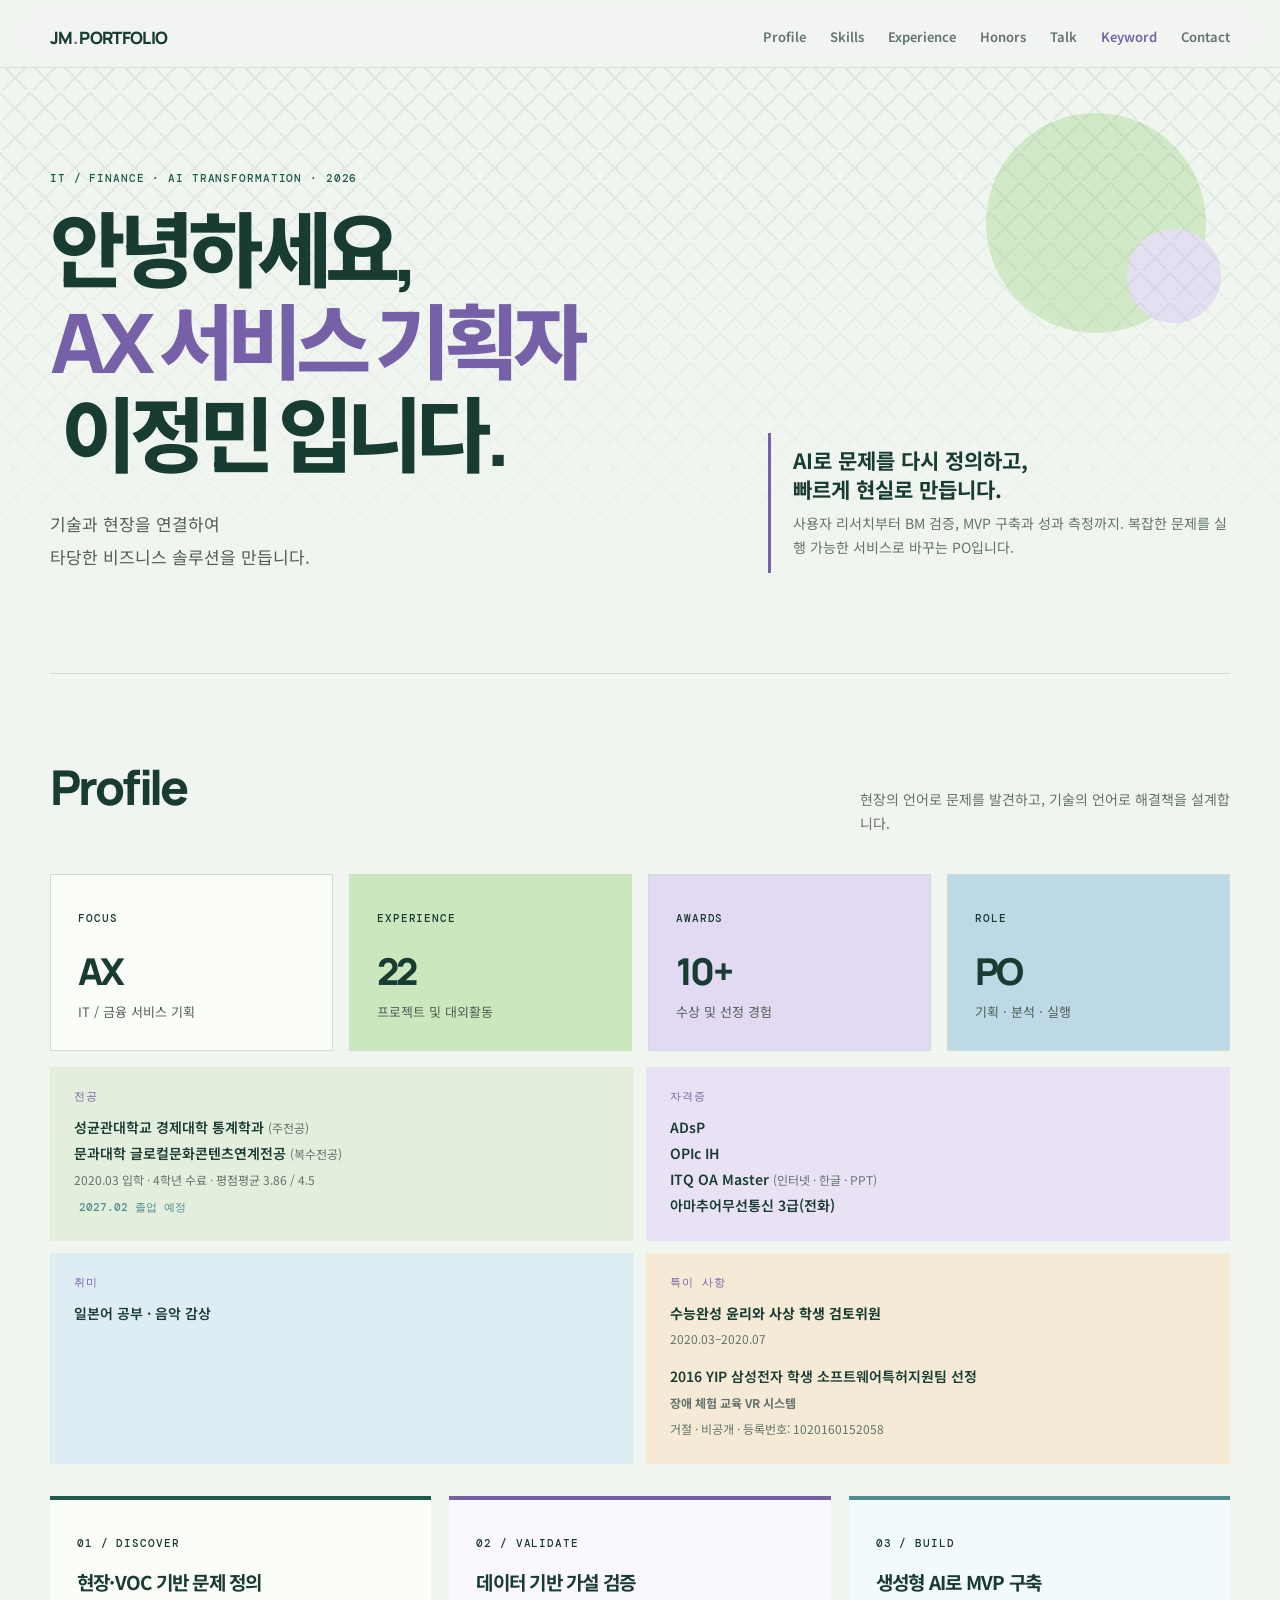
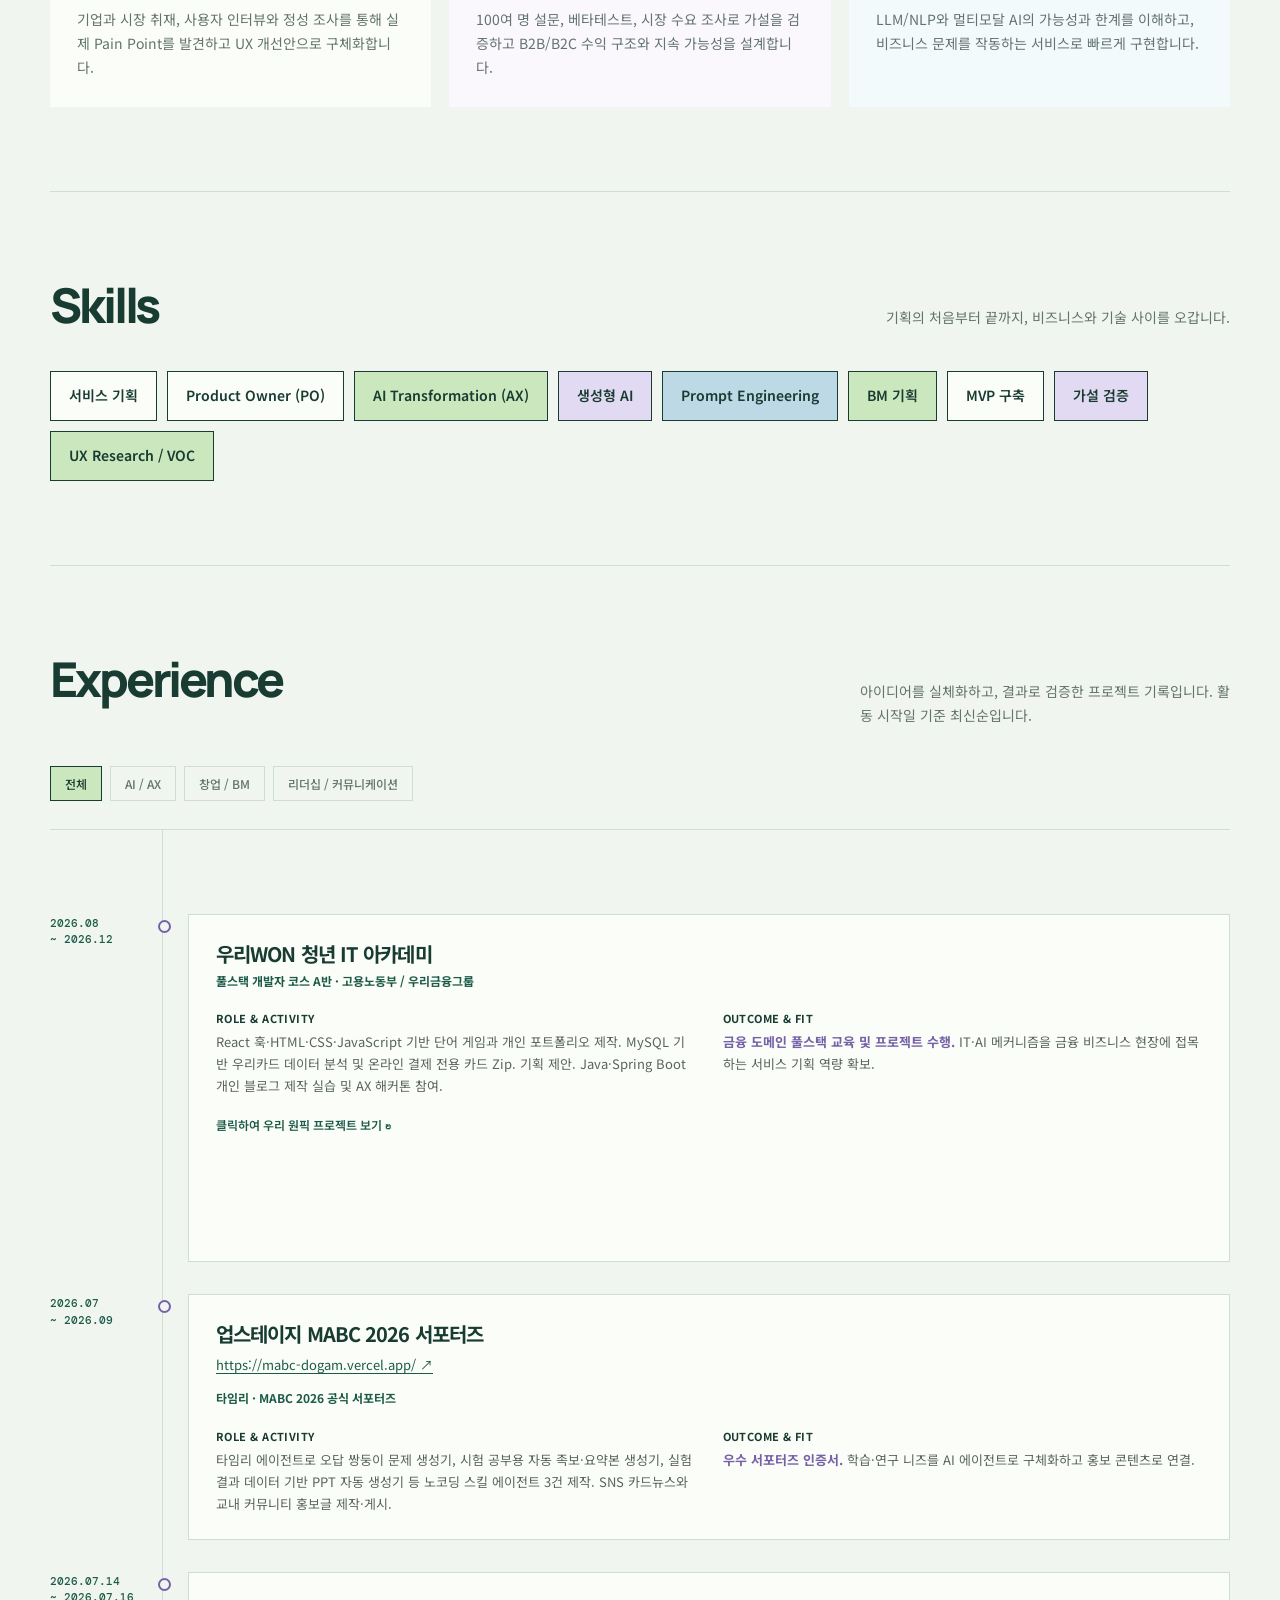
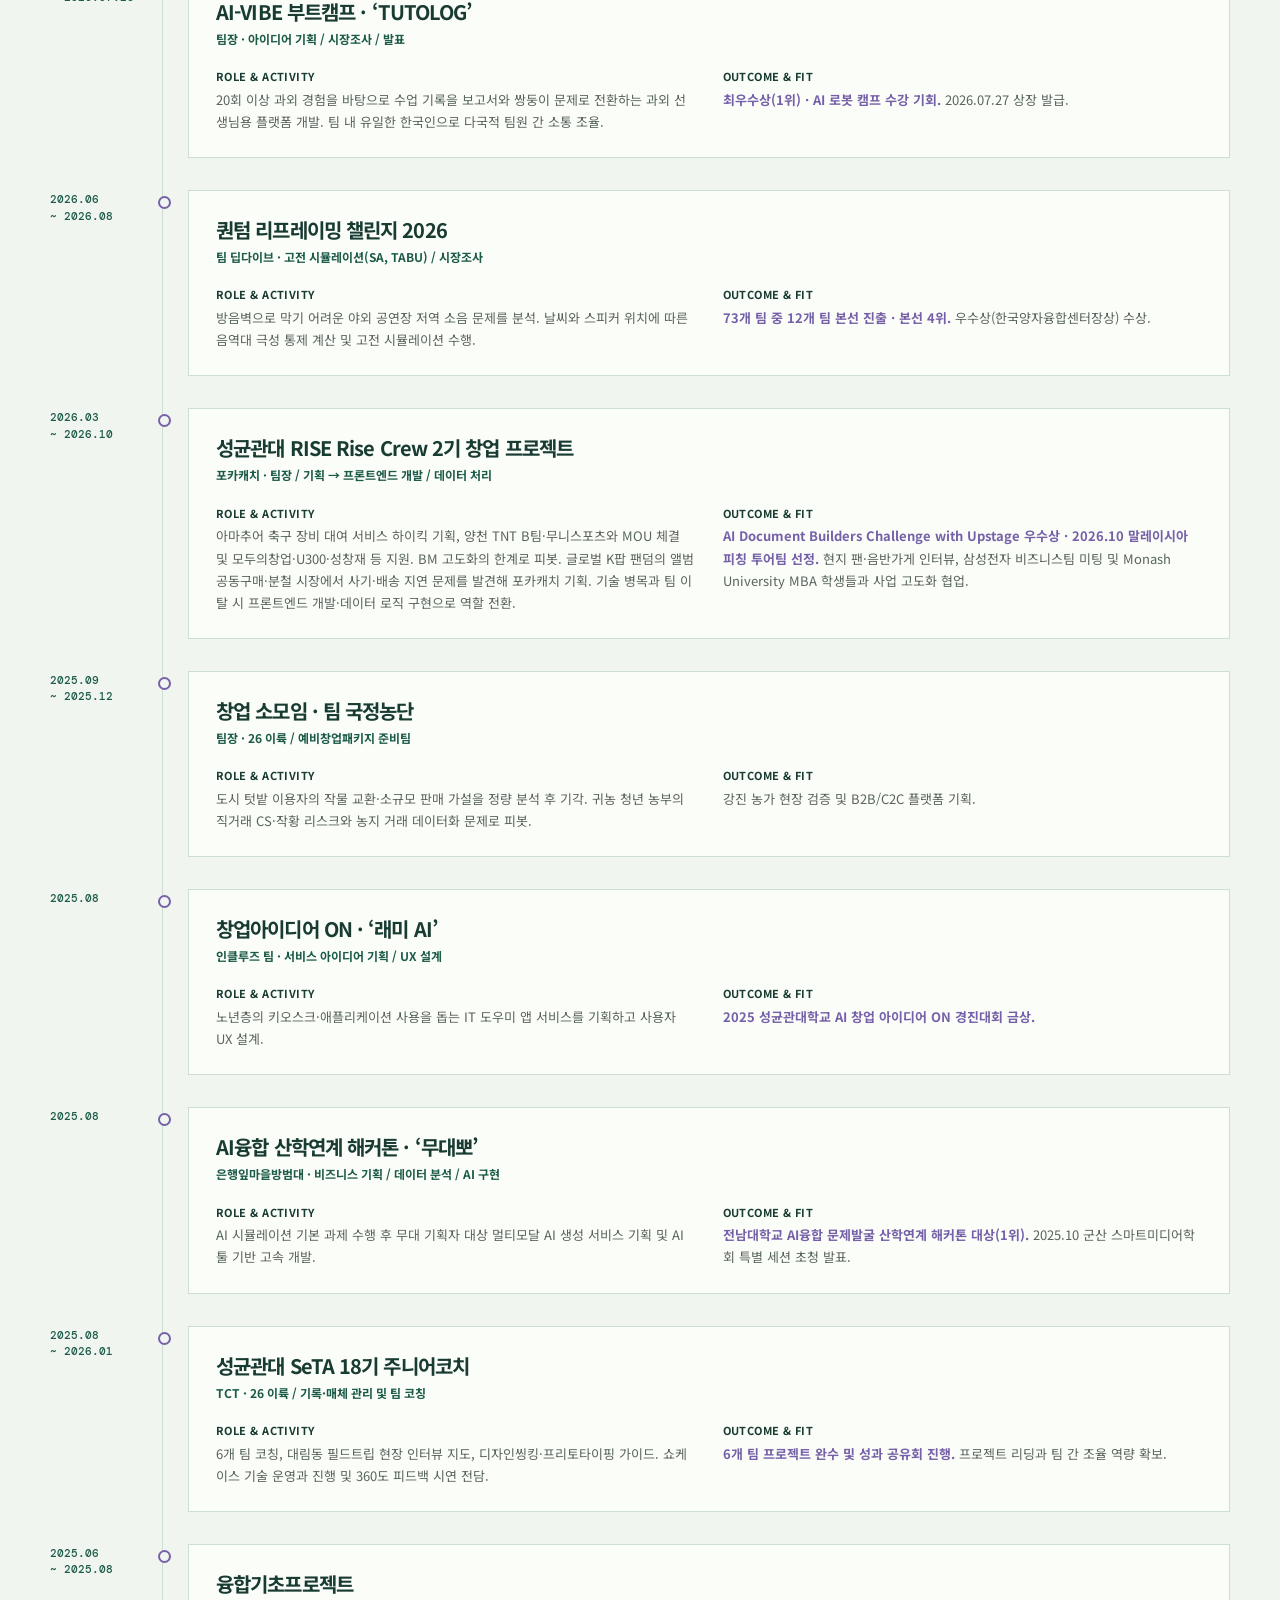
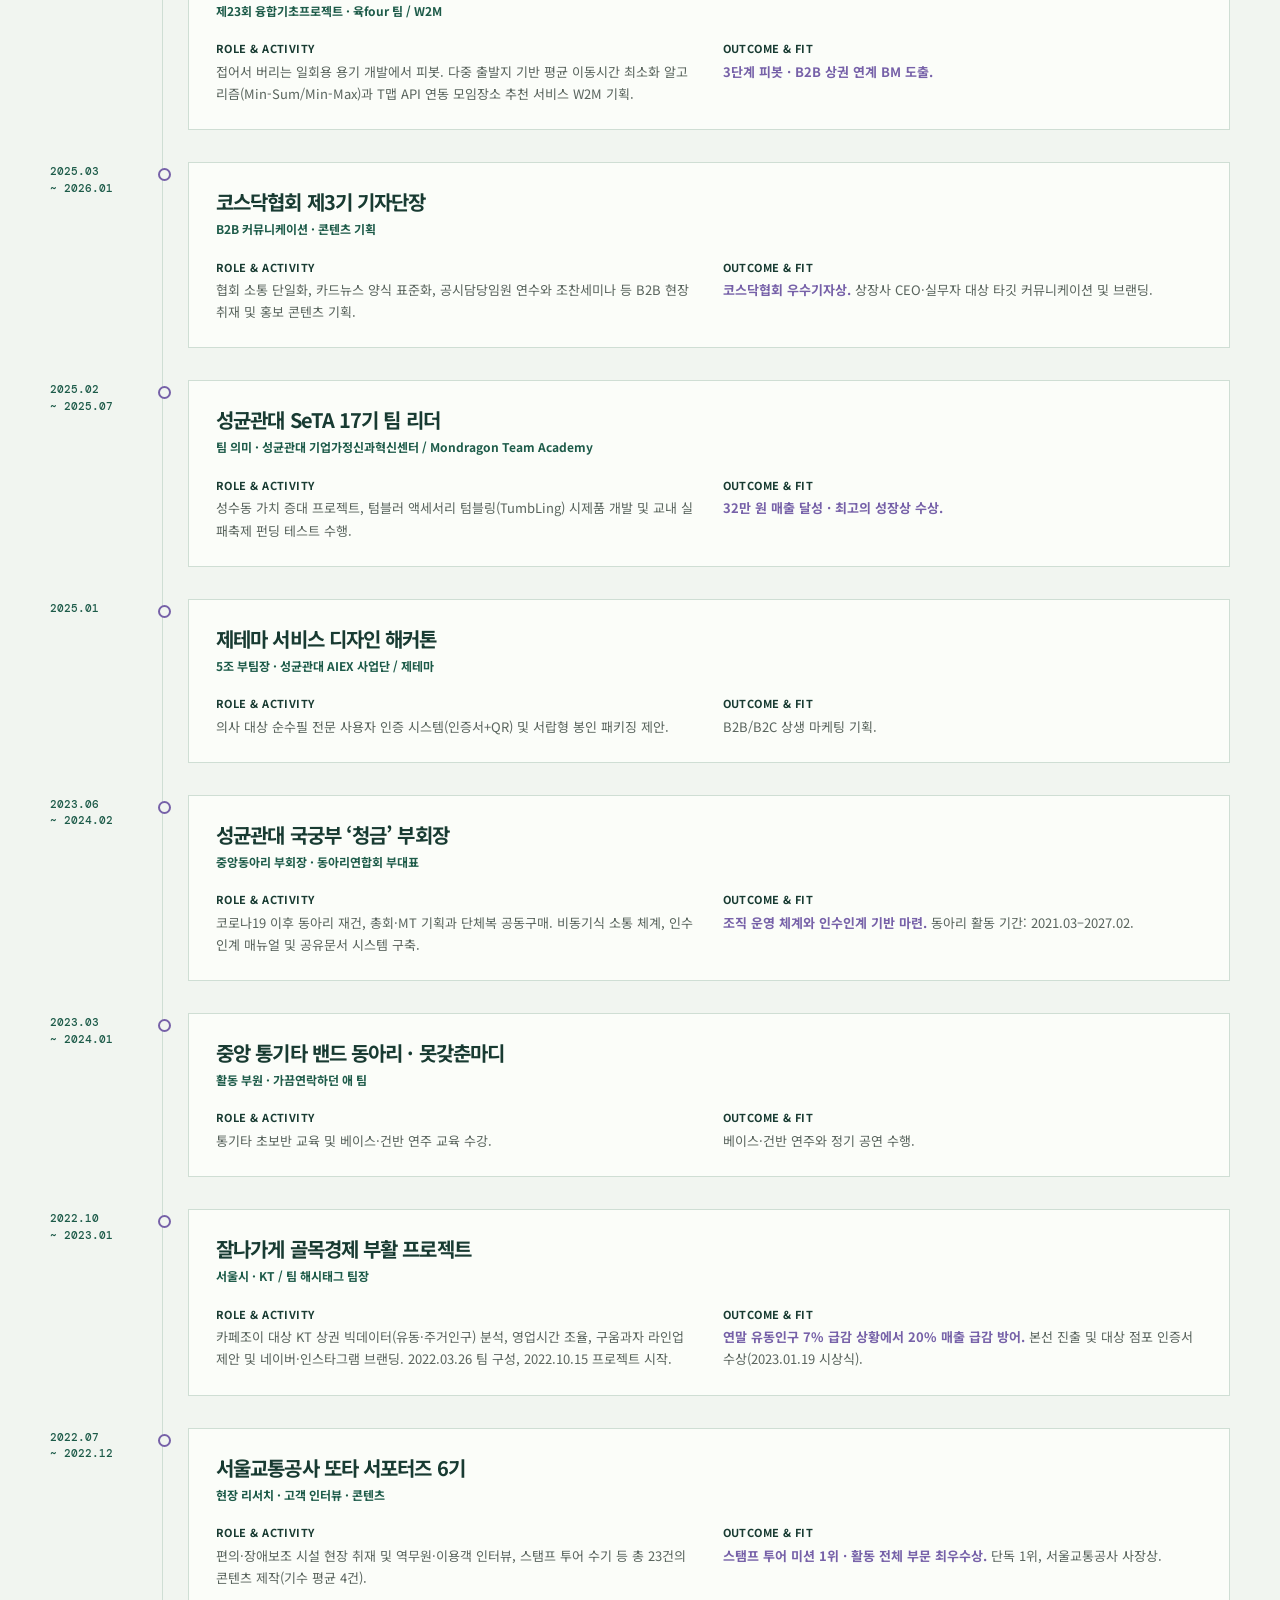
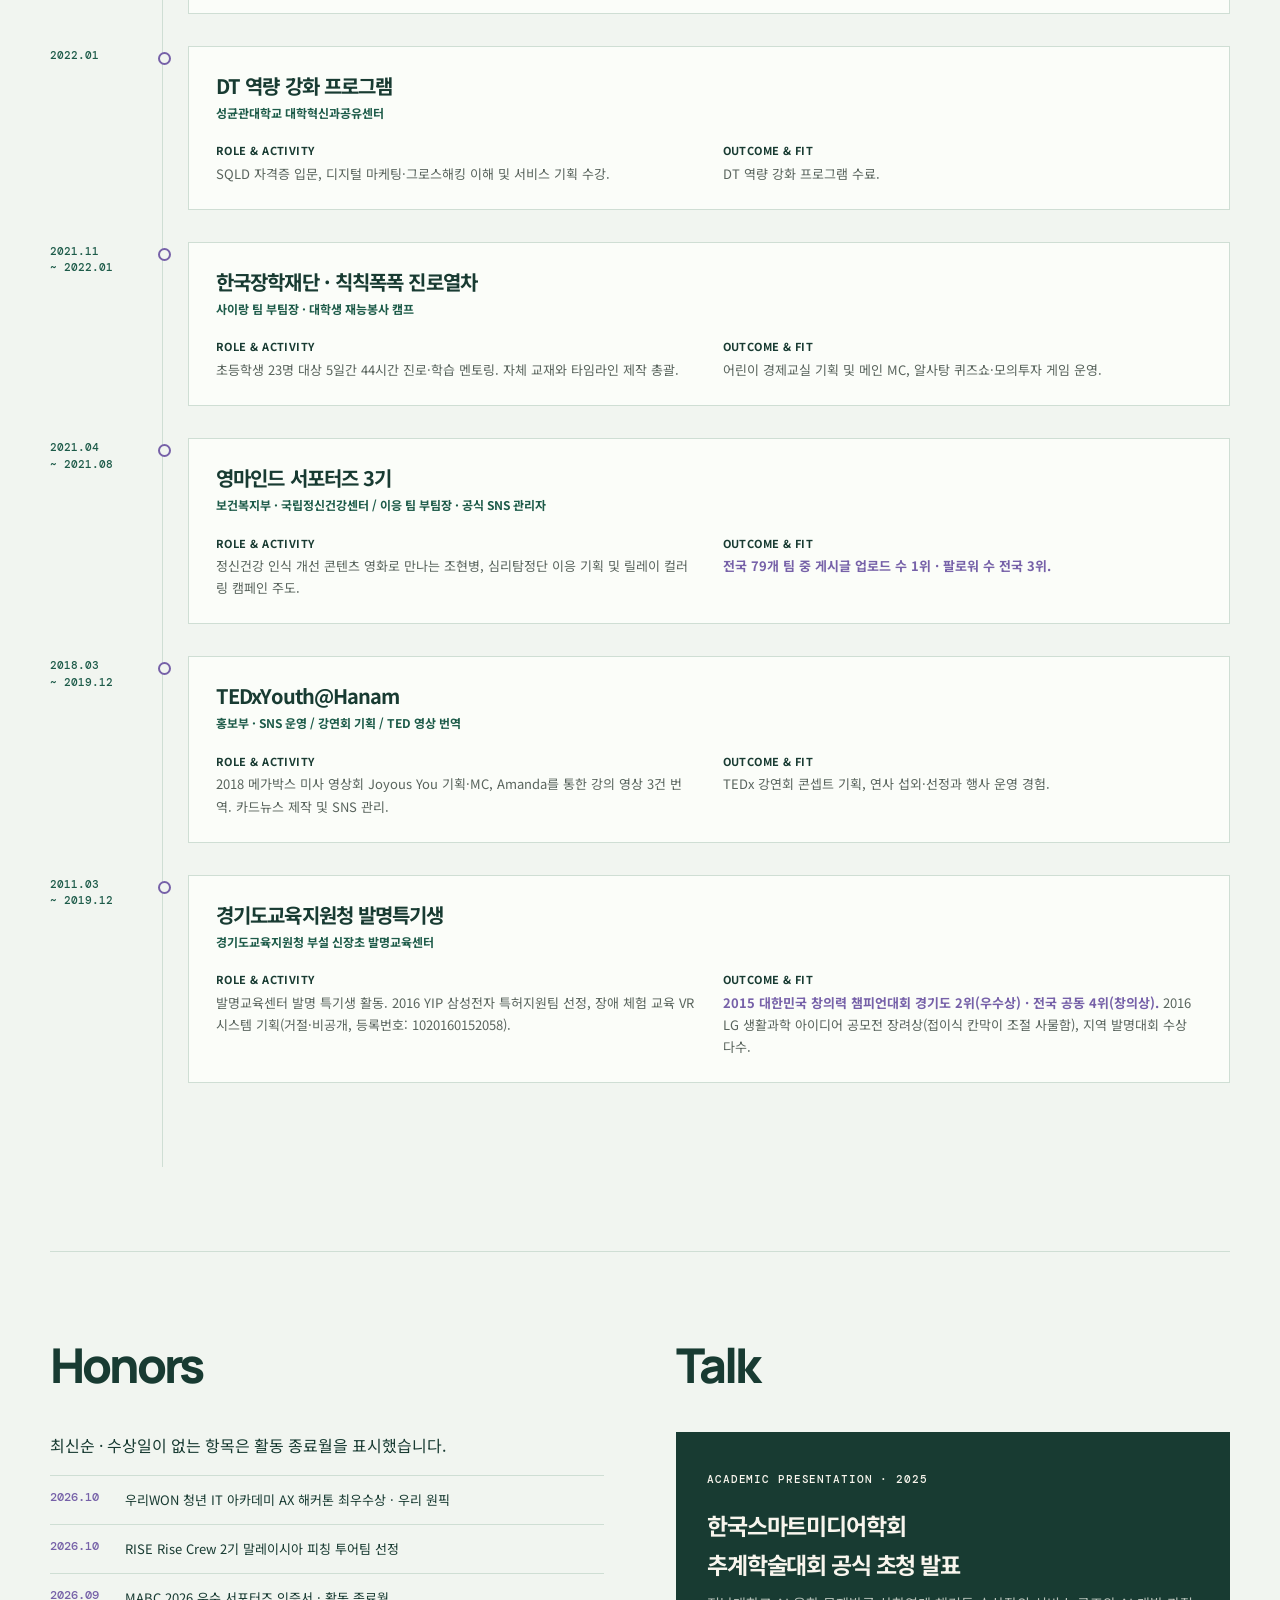
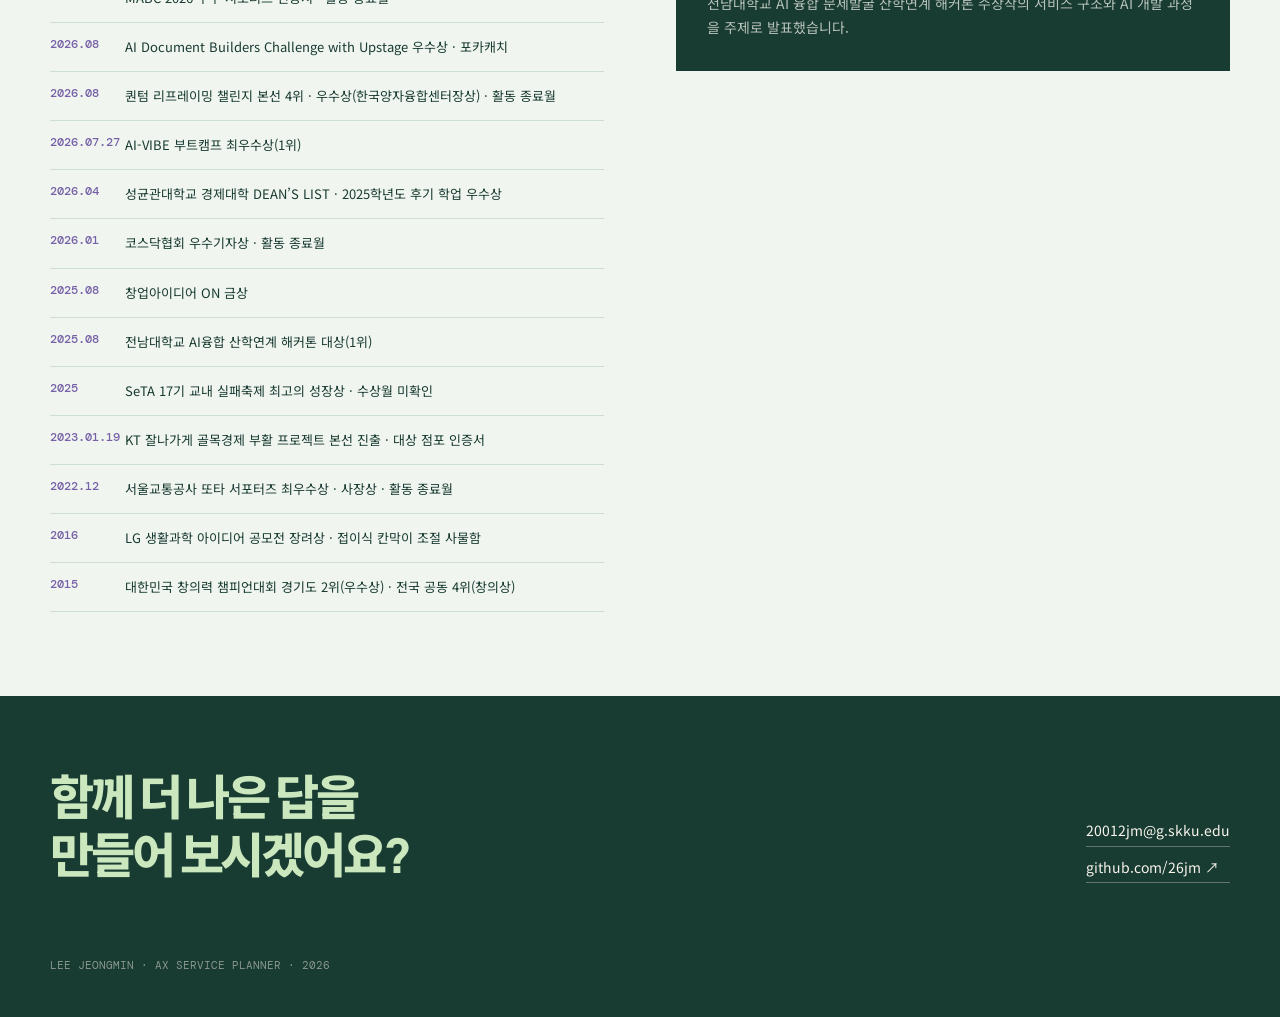
==== commit 37a75dba: "Correct Woori WON hackathon award date to October 2026" ====
--- a/index.html
+++ b/index.html
@@ -269,7 +269,7 @@
 
 			<section id="honors">
 				<div class="bottom-grid">
-					<article><header class="section-head"><h2>Honors</h2></header><p class="context">최신순 · 수상일이 없는 항목은 활동 종료월을 표시했습니다.</p><ul class="award-list"><li><time datetime="2026-10">2026.10</time><span>RISE Rise Crew 2기 말레이시아 피칭 투어팀 선정</span></li><li><time datetime="2026-09">2026.09</time><span>MABC 2026 우수 서포터즈 인증서 · 활동 종료월</span></li><li><time datetime="2026-08">2026.08</time><span>AI Document Builders Challenge with Upstage 우수상 · 포카캐치</span></li><li><time datetime="2026-08">2026.08</time><span>퀀텀 리프레이밍 챌린지 본선 4위 · 우수상(한국양자융합센터장상) · 활동 종료월</span></li><li><time datetime="2026-07-27">2026.07.27</time><span>AI-VIBE 부트캠프 최우수상(1위)</span></li><li><time datetime="2026-04">2026.04</time><span>성균관대학교 경제대학 DEAN’S LIST · 2025학년도 후기 학업 우수상</span></li><li><time datetime="2026-01">2026.01</time><span>코스닥협회 우수기자상 · 활동 종료월</span></li><li><time datetime="2025-08">2025.08</time><span>창업아이디어 ON 금상</span></li><li><time datetime="2025-08">2025.08</time><span>전남대학교 AI융합 산학연계 해커톤 대상(1위)</span></li><li><time datetime="2025">2025</time><span>SeTA 17기 교내 실패축제 최고의 성장상 · 수상월 미확인</span></li><li><time datetime="2023-01-19">2023.01.19</time><span>KT 잘나가게 골목경제 부활 프로젝트 본선 진출 · 대상 점포 인증서</span></li><li><time datetime="2022-12">2022.12</time><span>서울교통공사 또타 서포터즈 최우수상 · 사장상 · 활동 종료월</span></li><li><time datetime="2016">2016</time><span>LG 생활과학 아이디어 공모전 장려상 · 접이식 칸막이 조절 사물함</span></li><li><time datetime="2015">2015</time><span>대한민국 창의력 챔피언대회 경기도 2위(우수상) · 전국 공동 4위(창의상)</span></li></ul><p class="context">수상월 미확인</p><ul class="award-list"><li><time datetime="2026">2026</time><span>우리WON 청년 IT 아카데미 AX 해커톤 최우수상 · 우리 원픽</span></li></ul></article>
+					<article><header class="section-head"><h2>Honors</h2></header><p class="context">최신순 · 수상일이 없는 항목은 활동 종료월을 표시했습니다.</p><ul class="award-list"><li><time datetime="2026-10">2026.10</time><span>우리WON 청년 IT 아카데미 AX 해커톤 최우수상 · 우리 원픽</span></li><li><time datetime="2026-10">2026.10</time><span>RISE Rise Crew 2기 말레이시아 피칭 투어팀 선정</span></li><li><time datetime="2026-09">2026.09</time><span>MABC 2026 우수 서포터즈 인증서 · 활동 종료월</span></li><li><time datetime="2026-08">2026.08</time><span>AI Document Builders Challenge with Upstage 우수상 · 포카캐치</span></li><li><time datetime="2026-08">2026.08</time><span>퀀텀 리프레이밍 챌린지 본선 4위 · 우수상(한국양자융합센터장상) · 활동 종료월</span></li><li><time datetime="2026-07-27">2026.07.27</time><span>AI-VIBE 부트캠프 최우수상(1위)</span></li><li><time datetime="2026-04">2026.04</time><span>성균관대학교 경제대학 DEAN’S LIST · 2025학년도 후기 학업 우수상</span></li><li><time datetime="2026-01">2026.01</time><span>코스닥협회 우수기자상 · 활동 종료월</span></li><li><time datetime="2025-08">2025.08</time><span>창업아이디어 ON 금상</span></li><li><time datetime="2025-08">2025.08</time><span>전남대학교 AI융합 산학연계 해커톤 대상(1위)</span></li><li><time datetime="2025">2025</time><span>SeTA 17기 교내 실패축제 최고의 성장상 · 수상월 미확인</span></li><li><time datetime="2023-01-19">2023.01.19</time><span>KT 잘나가게 골목경제 부활 프로젝트 본선 진출 · 대상 점포 인증서</span></li><li><time datetime="2022-12">2022.12</time><span>서울교통공사 또타 서포터즈 최우수상 · 사장상 · 활동 종료월</span></li><li><time datetime="2016">2016</time><span>LG 생활과학 아이디어 공모전 장려상 · 접이식 칸막이 조절 사물함</span></li><li><time datetime="2015">2015</time><span>대한민국 창의력 챔피언대회 경기도 2위(우수상) · 전국 공동 4위(창의상)</span></li></ul></article>
 					<article id="talk"><header class="section-head"><h2>Talk</h2></header><div class="paper"><span class="label">ACADEMIC PRESENTATION · 2025</span><h3>한국스마트미디어학회<br>추계학술대회 공식 초청 발표</h3><p>전남대학교 AI 융합 문제발굴 산학연계 해커톤 수상작의 서비스 구조와 AI 개발 과정을 주제로 발표했습니다.</p></div></article>
 				</div>
 			</section>
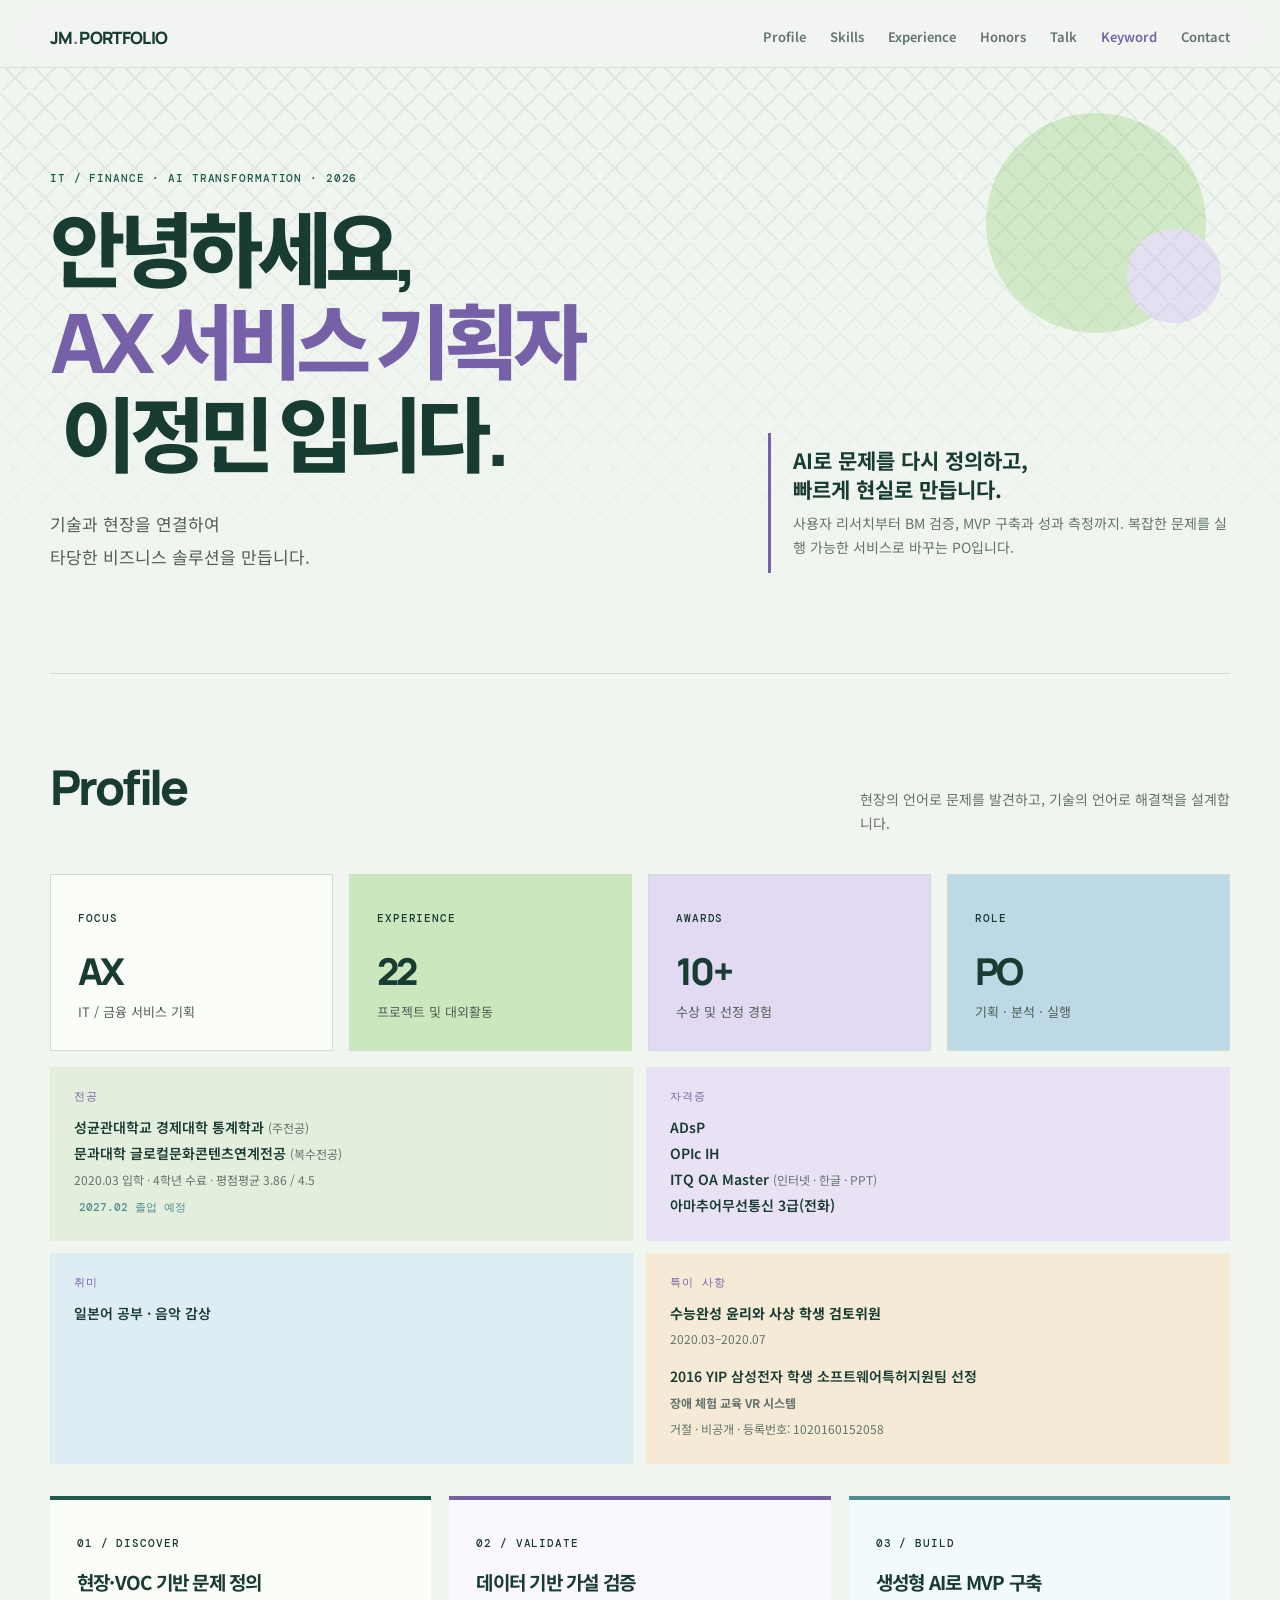
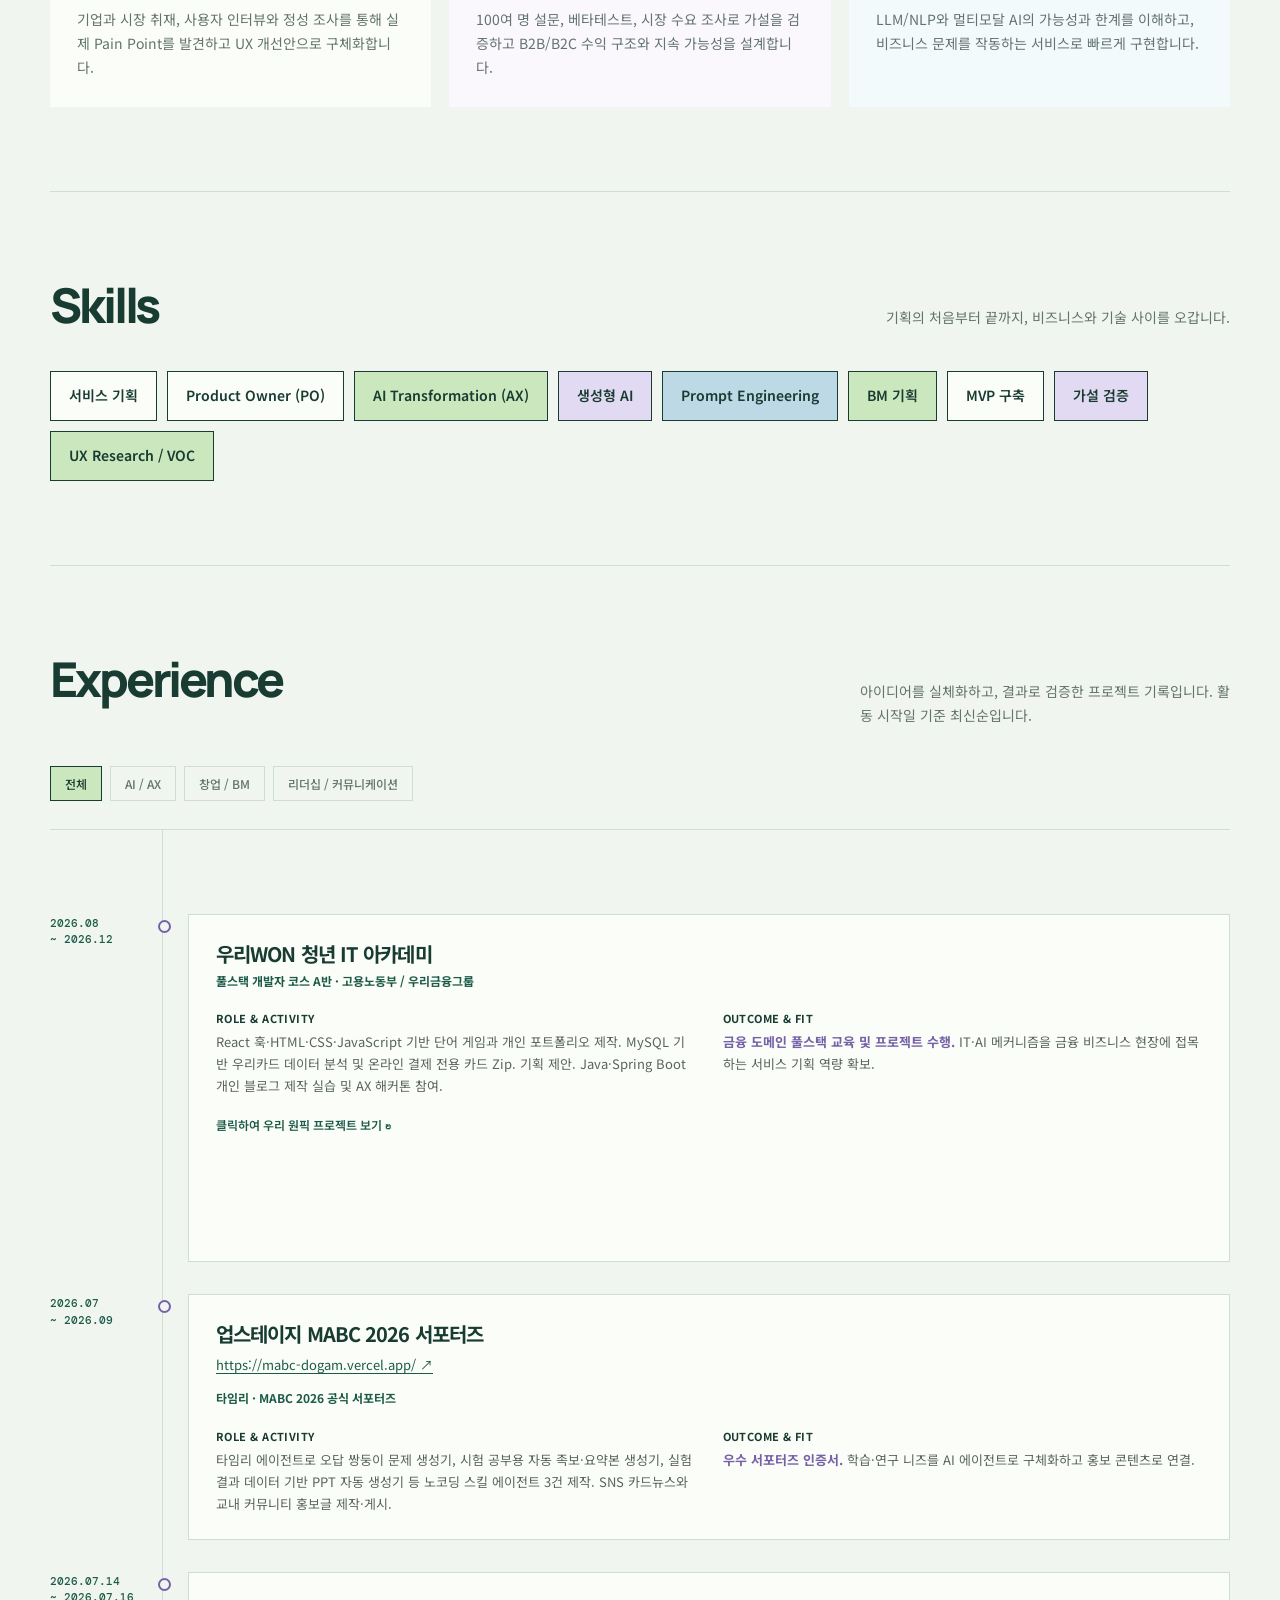
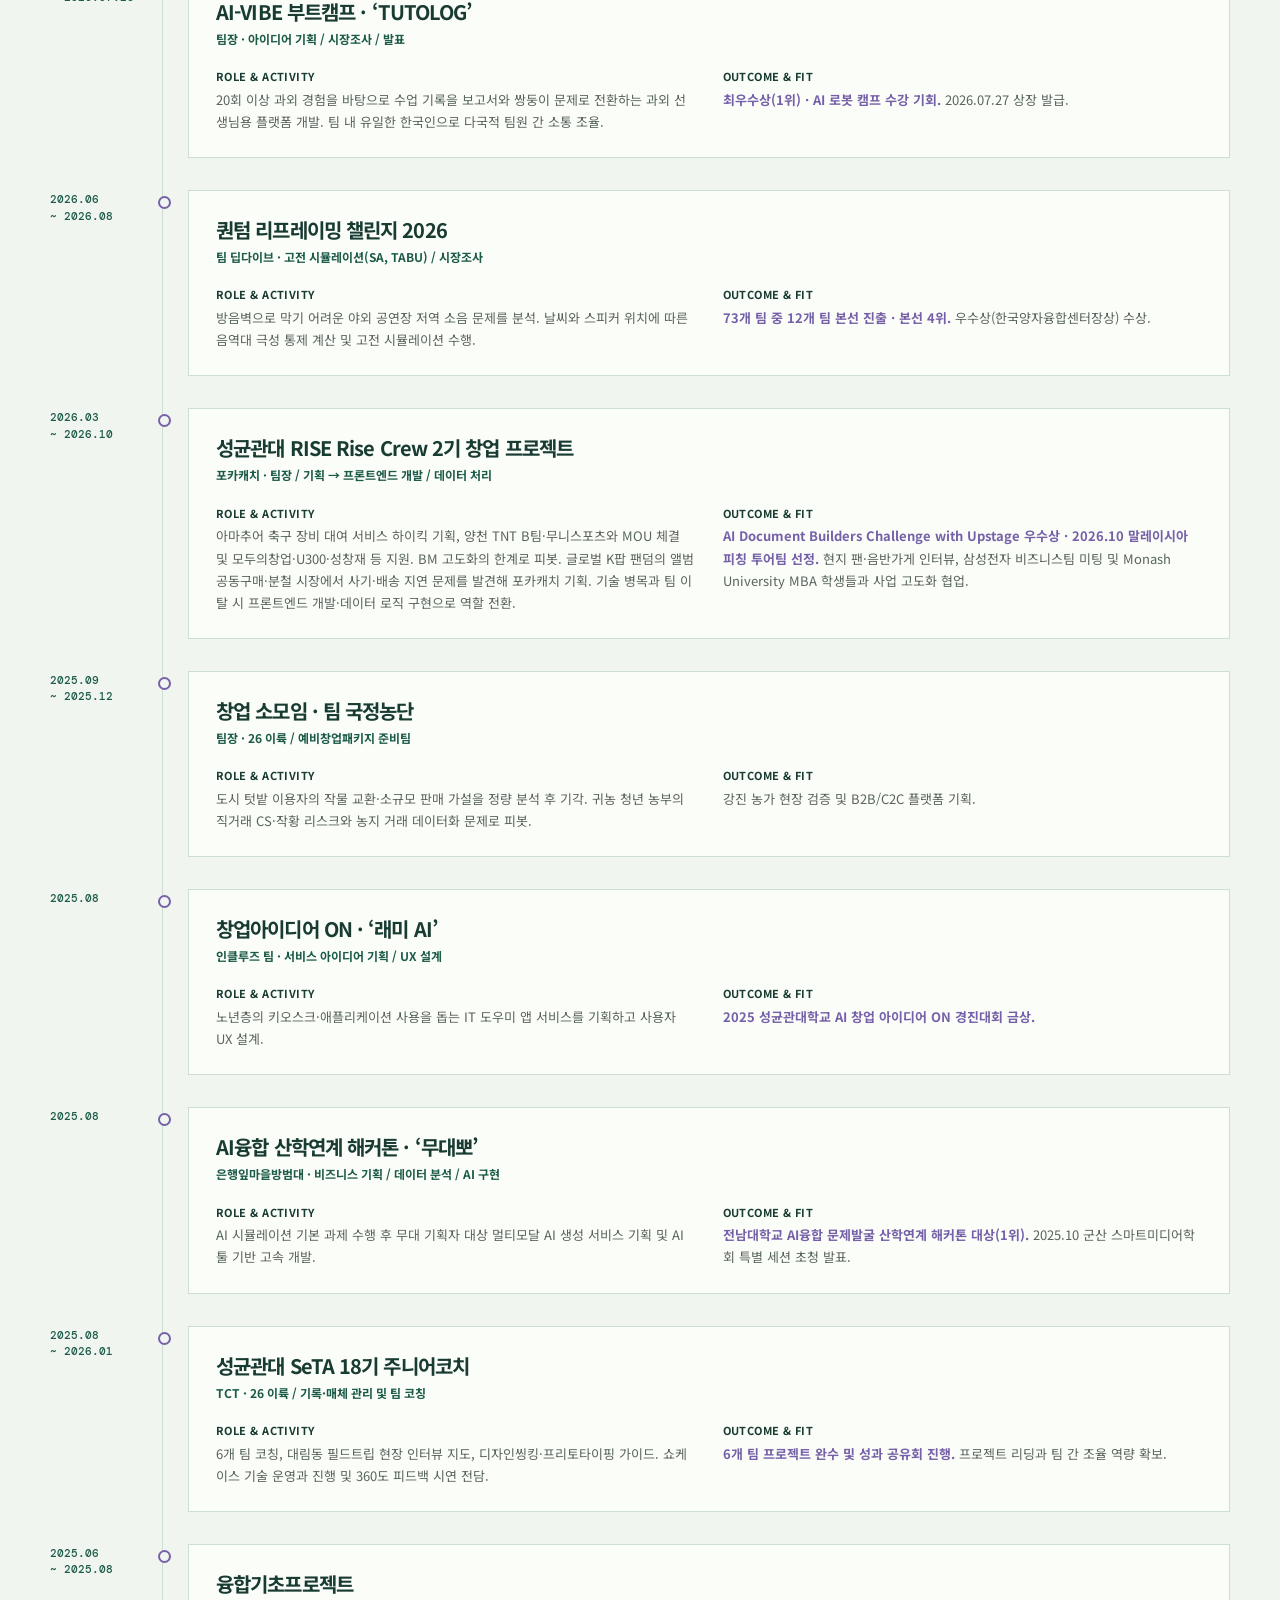
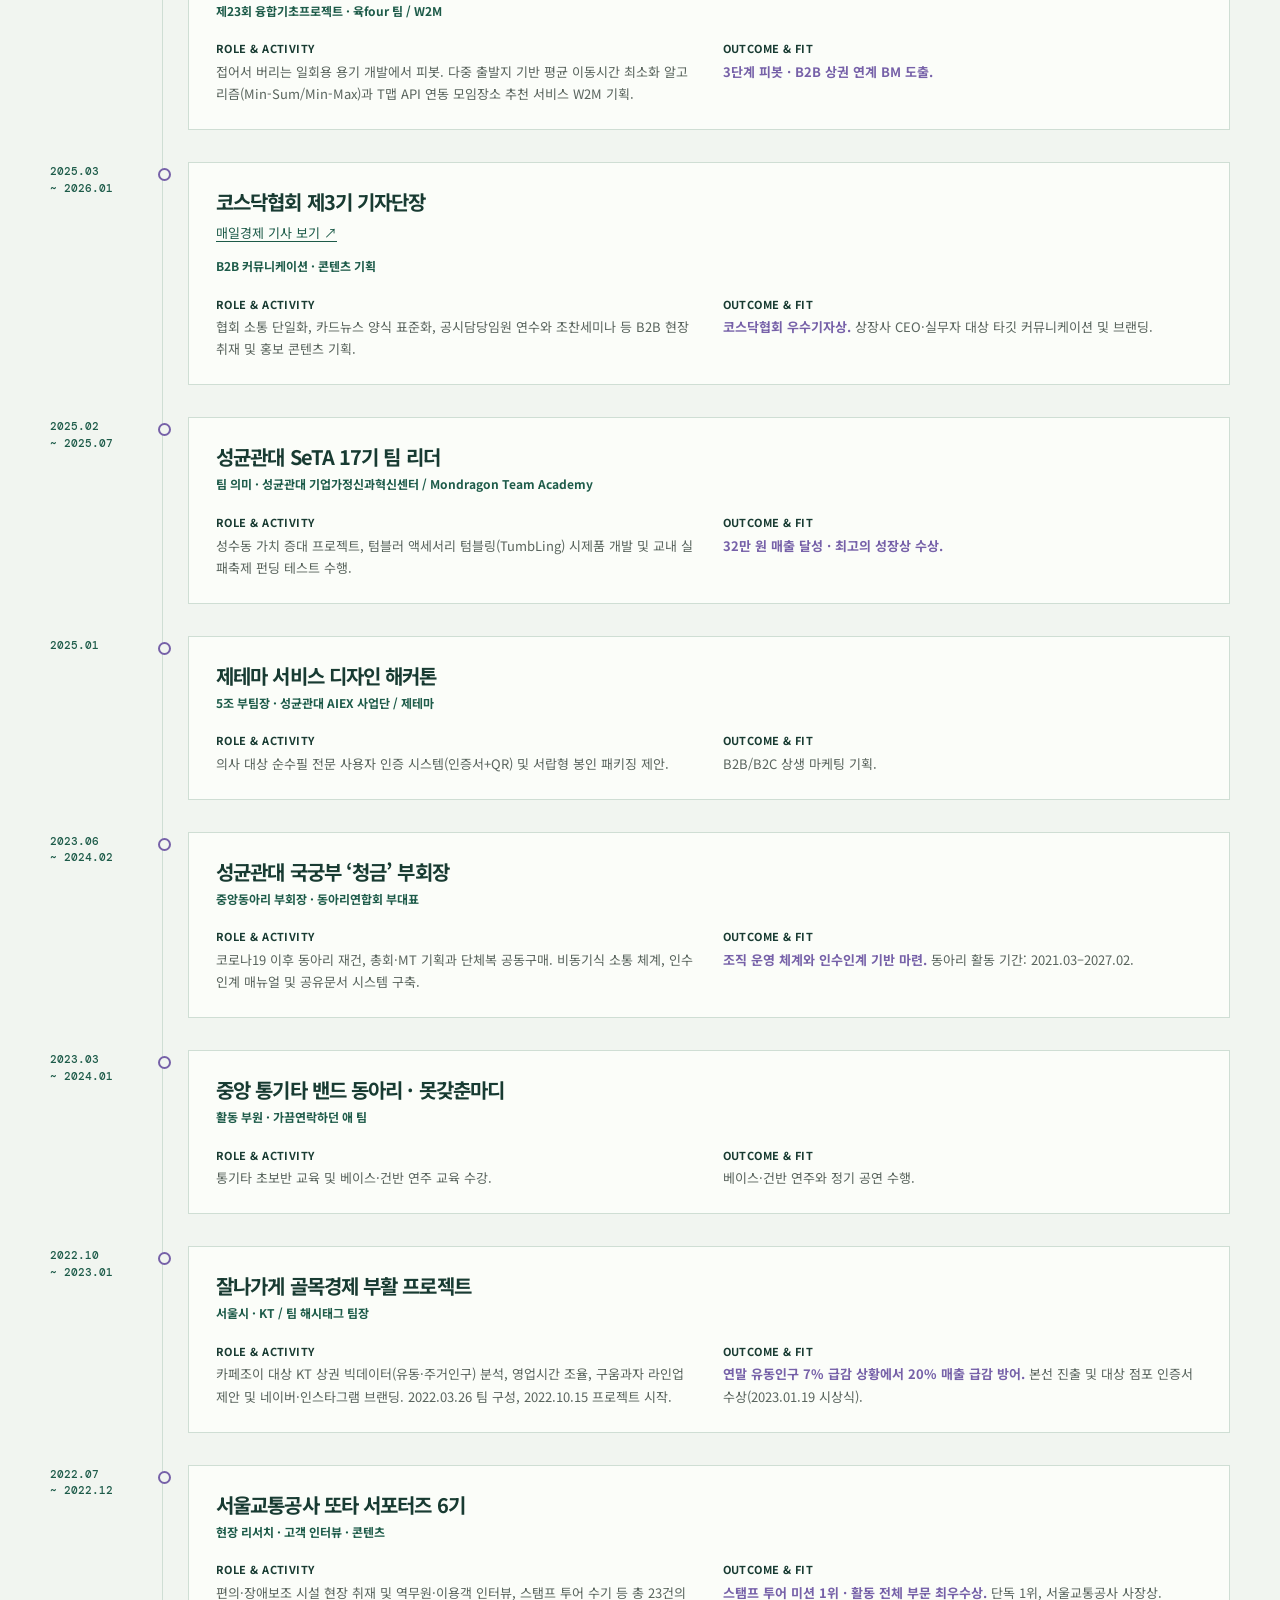
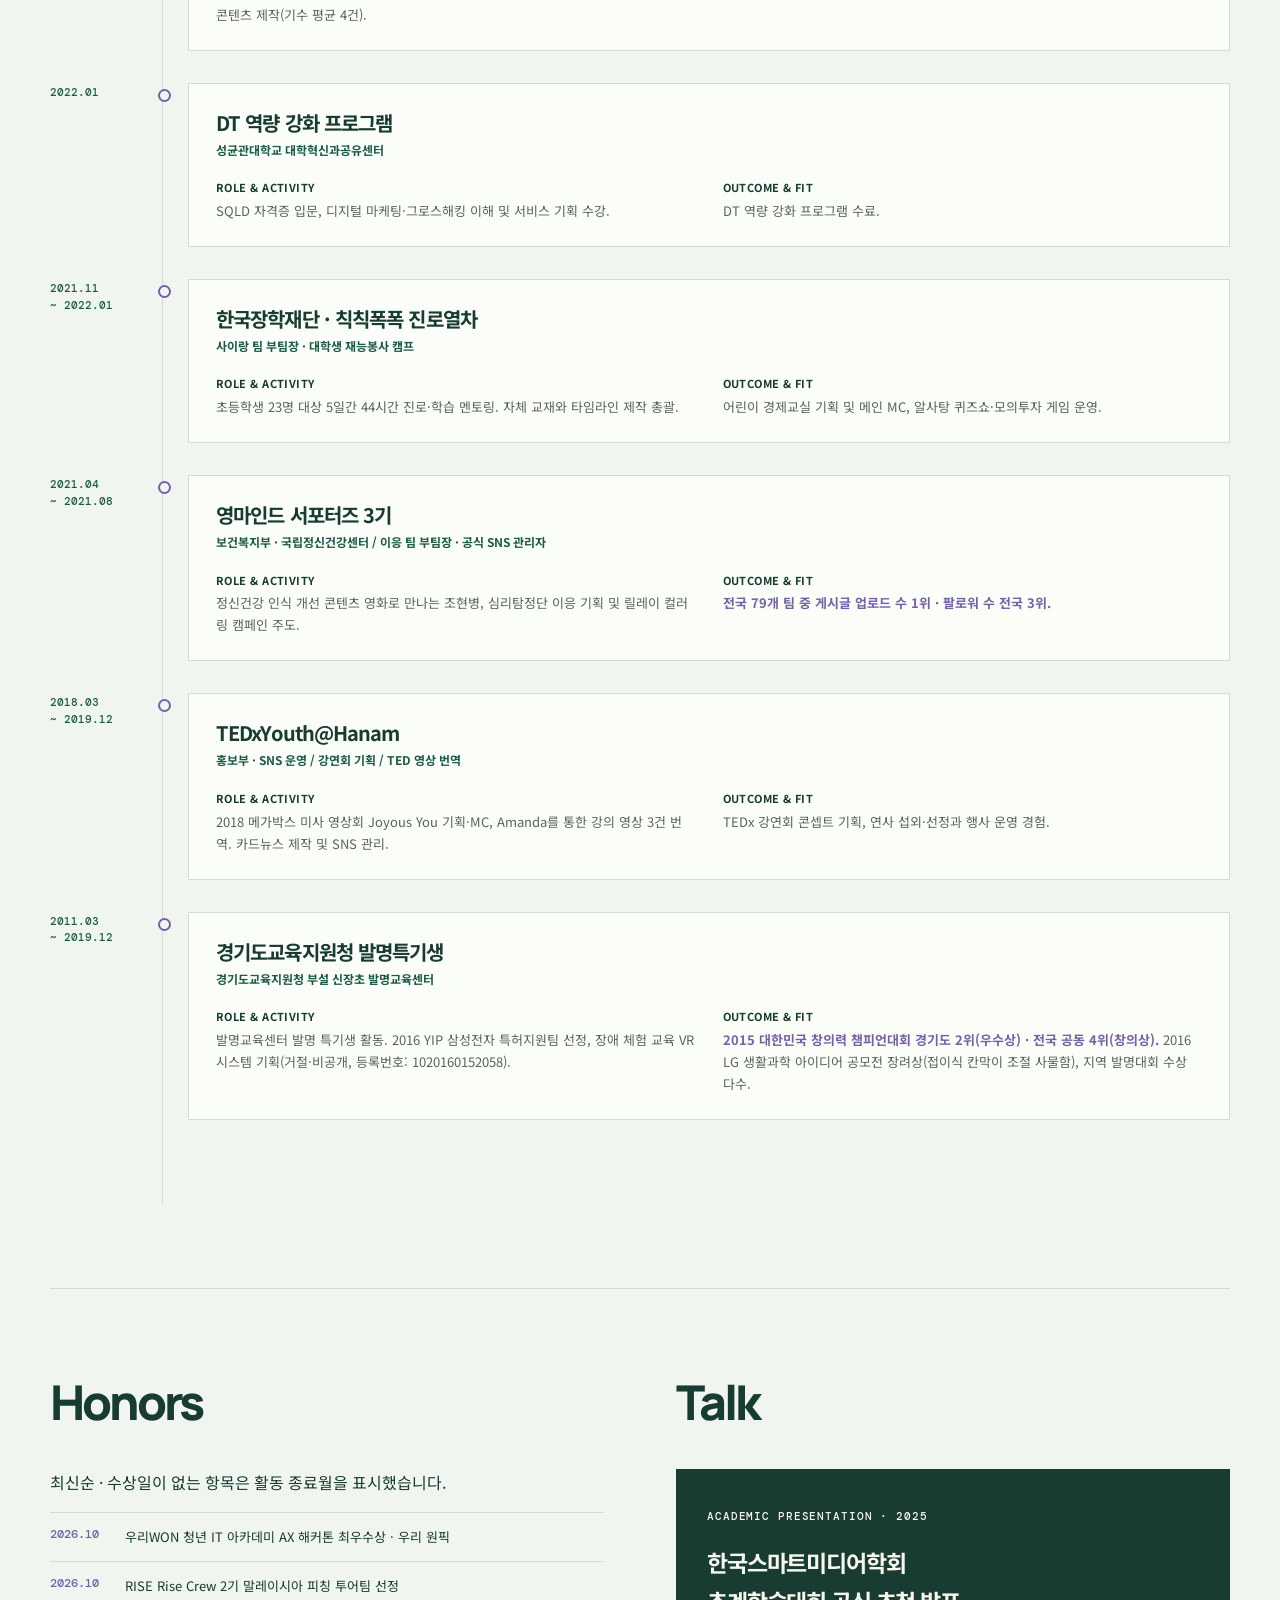
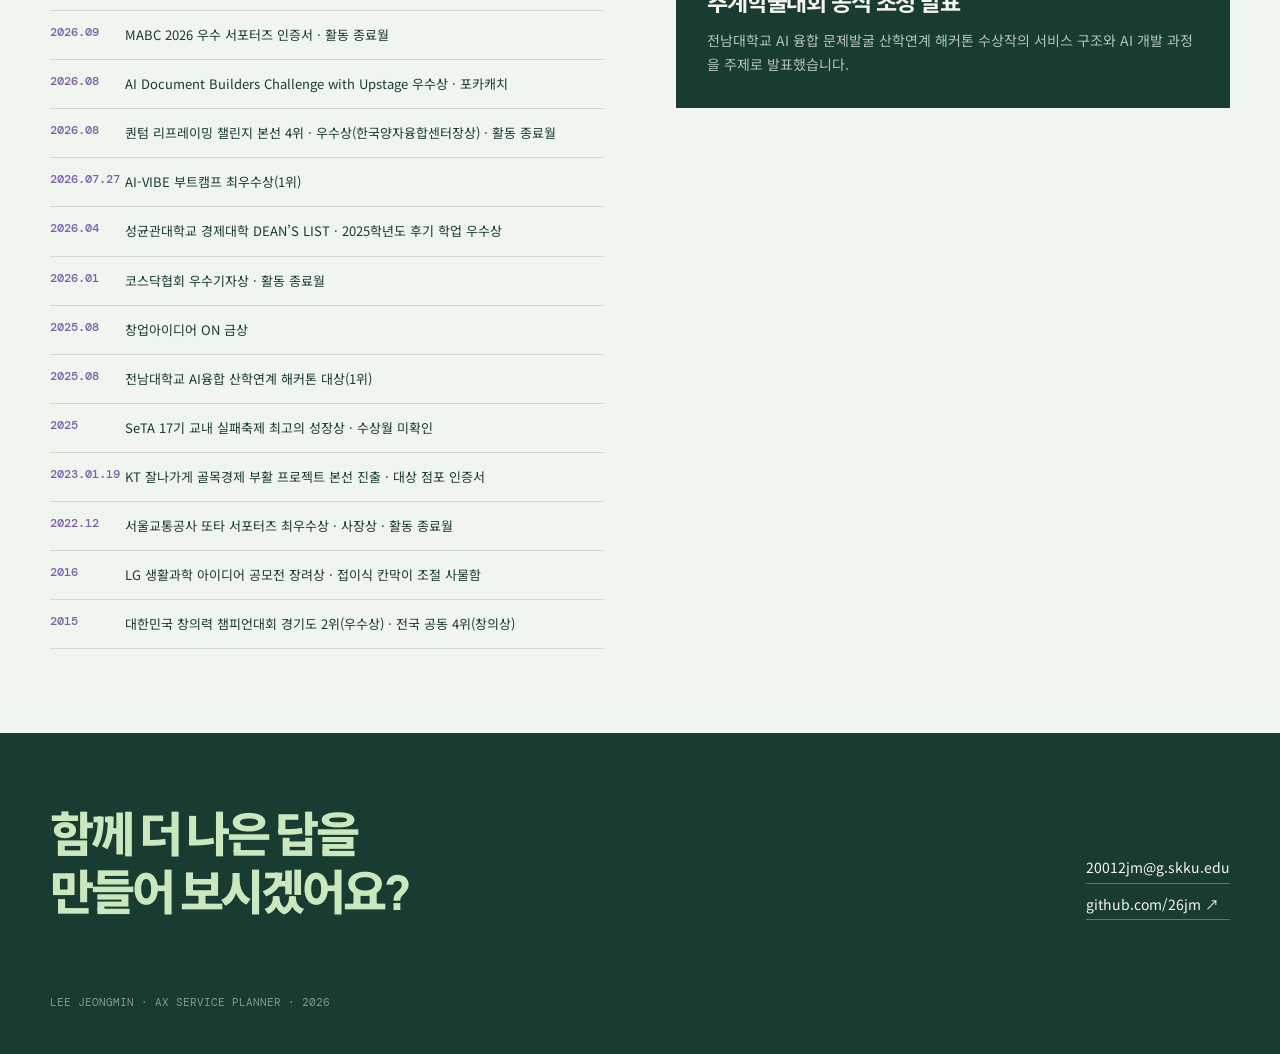
==== commit 9ccb95e1: "Add news link below KOSDAQ reporter experience title" ====
--- a/index.html
+++ b/index.html
@@ -252,7 +252,7 @@
 					<article class="experience" data-category="ai"><time class="date">2025.08</time><div class="experience-card"><h3>AI융합 산학연계 해커톤 · ‘무대뽀’</h3><p class="context">은행잎마을방범대 · 비즈니스 기획 / 데이터 분석 / AI 구현</p><div class="detail-grid"><p class="detail"><b>ROLE & ACTIVITY</b>AI 시뮬레이션 기본 과제 수행 후 무대 기획자 대상 멀티모달 AI 생성 서비스 기획 및 AI 툴 기반 고속 개발.</p><p class="detail"><b>OUTCOME & FIT</b><strong>전남대학교 AI융합 문제발굴 산학연계 해커톤 대상(1위).</strong> 2025.10 군산 스마트미디어학회 특별 세션 초청 발표.</p></div></div></article>
 					<article class="experience" data-category="leadership"><time class="date">2025.08<br>~ 2026.01</time><div class="experience-card"><h3>성균관대 SeTA 18기 주니어코치</h3><p class="context">TCT · 26 이륙 / 기록·매체 관리 및 팀 코칭</p><div class="detail-grid"><p class="detail"><b>ROLE & ACTIVITY</b>6개 팀 코칭, 대림동 필드트립 현장 인터뷰 지도, 디자인씽킹·프리토타이핑 가이드. 쇼케이스 기술 운영과 진행 및 360도 피드백 시연 전담.</p><p class="detail"><b>OUTCOME & FIT</b><strong>6개 팀 프로젝트 완수 및 성과 공유회 진행.</strong> 프로젝트 리딩과 팀 간 조율 역량 확보.</p></div></div></article>
 					<article class="experience" data-category="startup"><time class="date">2025.06<br>~ 2025.08</time><div class="experience-card"><h3>융합기초프로젝트</h3><p class="context">제23회 융합기초프로젝트 · 육four 팀 / W2M</p><div class="detail-grid"><p class="detail"><b>ROLE & ACTIVITY</b>접어서 버리는 일회용 용기 개발에서 피봇. 다중 출발지 기반 평균 이동시간 최소화 알고리즘(Min-Sum/Min-Max)과 T맵 API 연동 모임장소 추천 서비스 W2M 기획.</p><p class="detail"><b>OUTCOME & FIT</b><strong>3단계 피봇 · B2B 상권 연계 BM 도출.</strong></p></div></div></article>
-					<article class="experience" data-category="leadership"><time class="date">2025.03<br>~ 2026.01</time><div class="experience-card"><h3>코스닥협회 제3기 기자단장</h3><p class="context">B2B 커뮤니케이션 · 콘텐츠 기획</p><div class="detail-grid"><p class="detail"><b>ROLE & ACTIVITY</b>협회 소통 단일화, 카드뉴스 양식 표준화, 공시담당임원 연수와 조찬세미나 등 B2B 현장 취재 및 홍보 콘텐츠 기획.</p><p class="detail"><b>OUTCOME & FIT</b><strong>코스닥협회 우수기자상.</strong> 상장사 CEO·실무자 대상 타깃 커뮤니케이션 및 브랜딩.</p></div></div></article>
+					<article class="experience" data-category="leadership"><time class="date">2025.03<br>~ 2026.01</time><div class="experience-card"><h3>코스닥협회 제3기 기자단장</h3><p class="project-link"><a href="https://stock.mk.co.kr/news/view/690783" target="_blank" rel="noopener noreferrer">매일경제 기사 보기 ↗</a></p><p class="context">B2B 커뮤니케이션 · 콘텐츠 기획</p><div class="detail-grid"><p class="detail"><b>ROLE & ACTIVITY</b>협회 소통 단일화, 카드뉴스 양식 표준화, 공시담당임원 연수와 조찬세미나 등 B2B 현장 취재 및 홍보 콘텐츠 기획.</p><p class="detail"><b>OUTCOME & FIT</b><strong>코스닥협회 우수기자상.</strong> 상장사 CEO·실무자 대상 타깃 커뮤니케이션 및 브랜딩.</p></div></div></article>
 					<article class="experience" data-category="startup"><time class="date">2025.02<br>~ 2025.07</time><div class="experience-card"><h3>성균관대 SeTA 17기 팀 리더</h3><p class="context">팀 의미 · 성균관대 기업가정신과혁신센터 / Mondragon Team Academy</p><div class="detail-grid"><p class="detail"><b>ROLE & ACTIVITY</b>성수동 가치 증대 프로젝트, 텀블러 액세서리 텀블링(TumbLing) 시제품 개발 및 교내 실패축제 펀딩 테스트 수행.</p><p class="detail"><b>OUTCOME & FIT</b><strong>32만 원 매출 달성 · 최고의 성장상 수상.</strong></p></div></div></article>
 					<article class="experience" data-category="startup leadership"><time class="date">2025.01</time><div class="experience-card"><h3>제테마 서비스 디자인 해커톤</h3><p class="context">5조 부팀장 · 성균관대 AIEX 사업단 / 제테마</p><div class="detail-grid"><p class="detail"><b>ROLE & ACTIVITY</b>의사 대상 순수필 전문 사용자 인증 시스템(인증서+QR) 및 서랍형 봉인 패키징 제안.</p><p class="detail"><b>OUTCOME & FIT</b>B2B/B2C 상생 마케팅 기획.</p></div></div></article>
 					<article class="experience" data-category="leadership"><time class="date">2023.06<br>~ 2024.02</time><div class="experience-card"><h3>성균관대 국궁부 ‘청금’ 부회장</h3><p class="context">중앙동아리 부회장 · 동아리연합회 부대표</p><div class="detail-grid"><p class="detail"><b>ROLE & ACTIVITY</b>코로나19 이후 동아리 재건, 총회·MT 기획과 단체복 공동구매. 비동기식 소통 체계, 인수인계 매뉴얼 및 공유문서 시스템 구축.</p><p class="detail"><b>OUTCOME & FIT</b><strong>조직 운영 체계와 인수인계 기반 마련.</strong> 동아리 활동 기간: 2021.03–2027.02.</p></div></div></article>
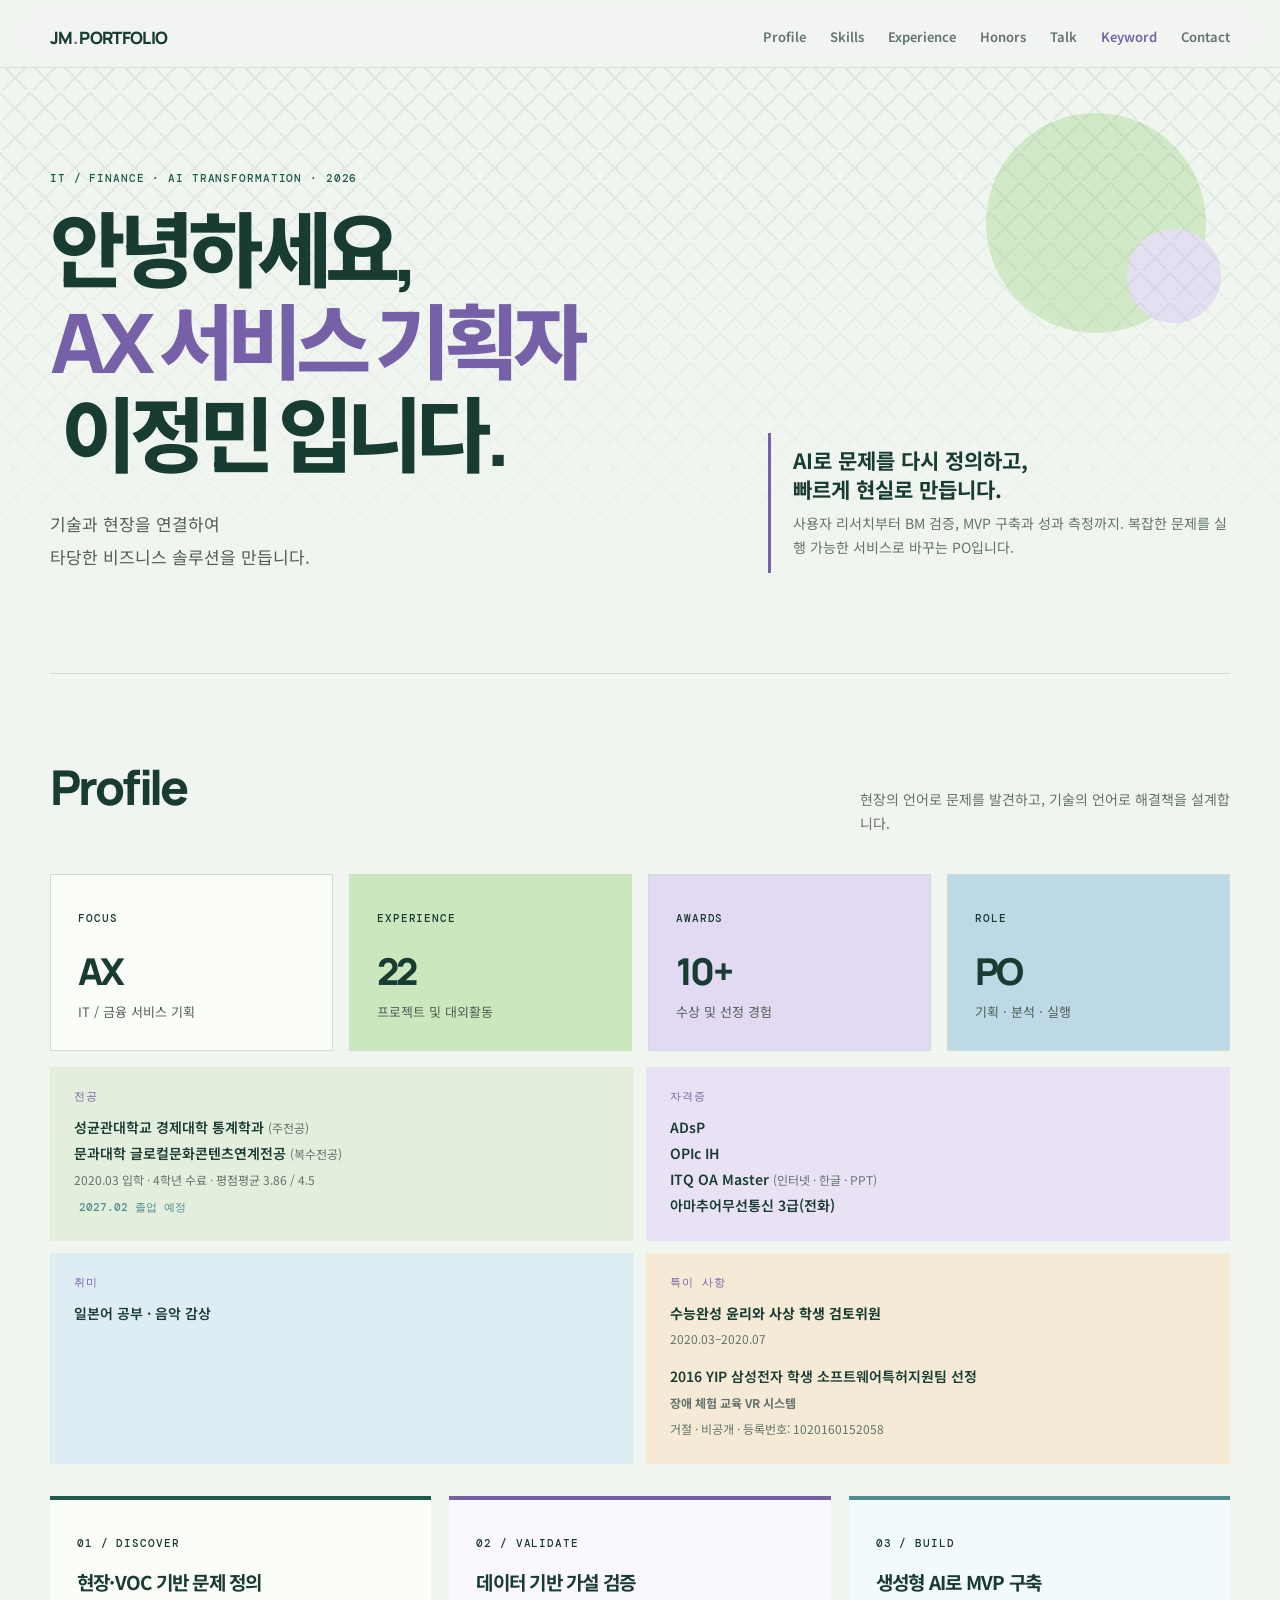
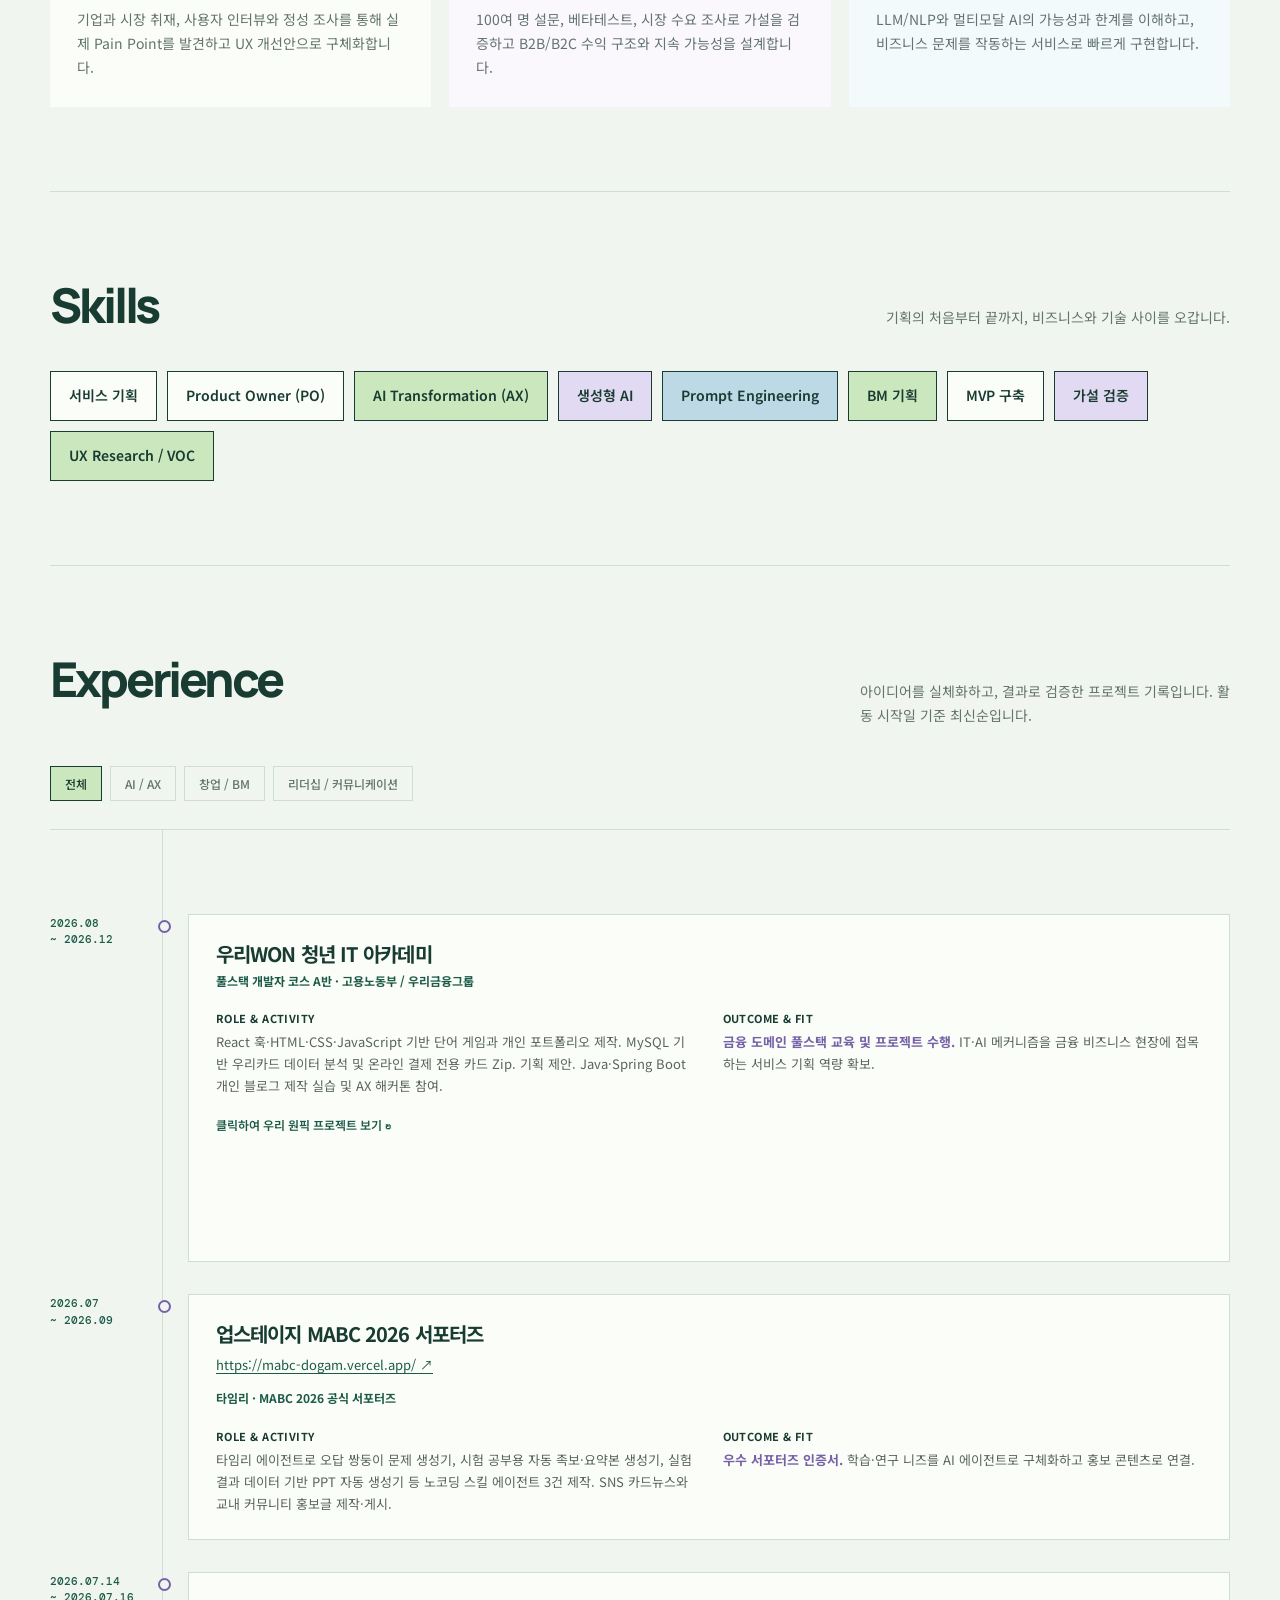
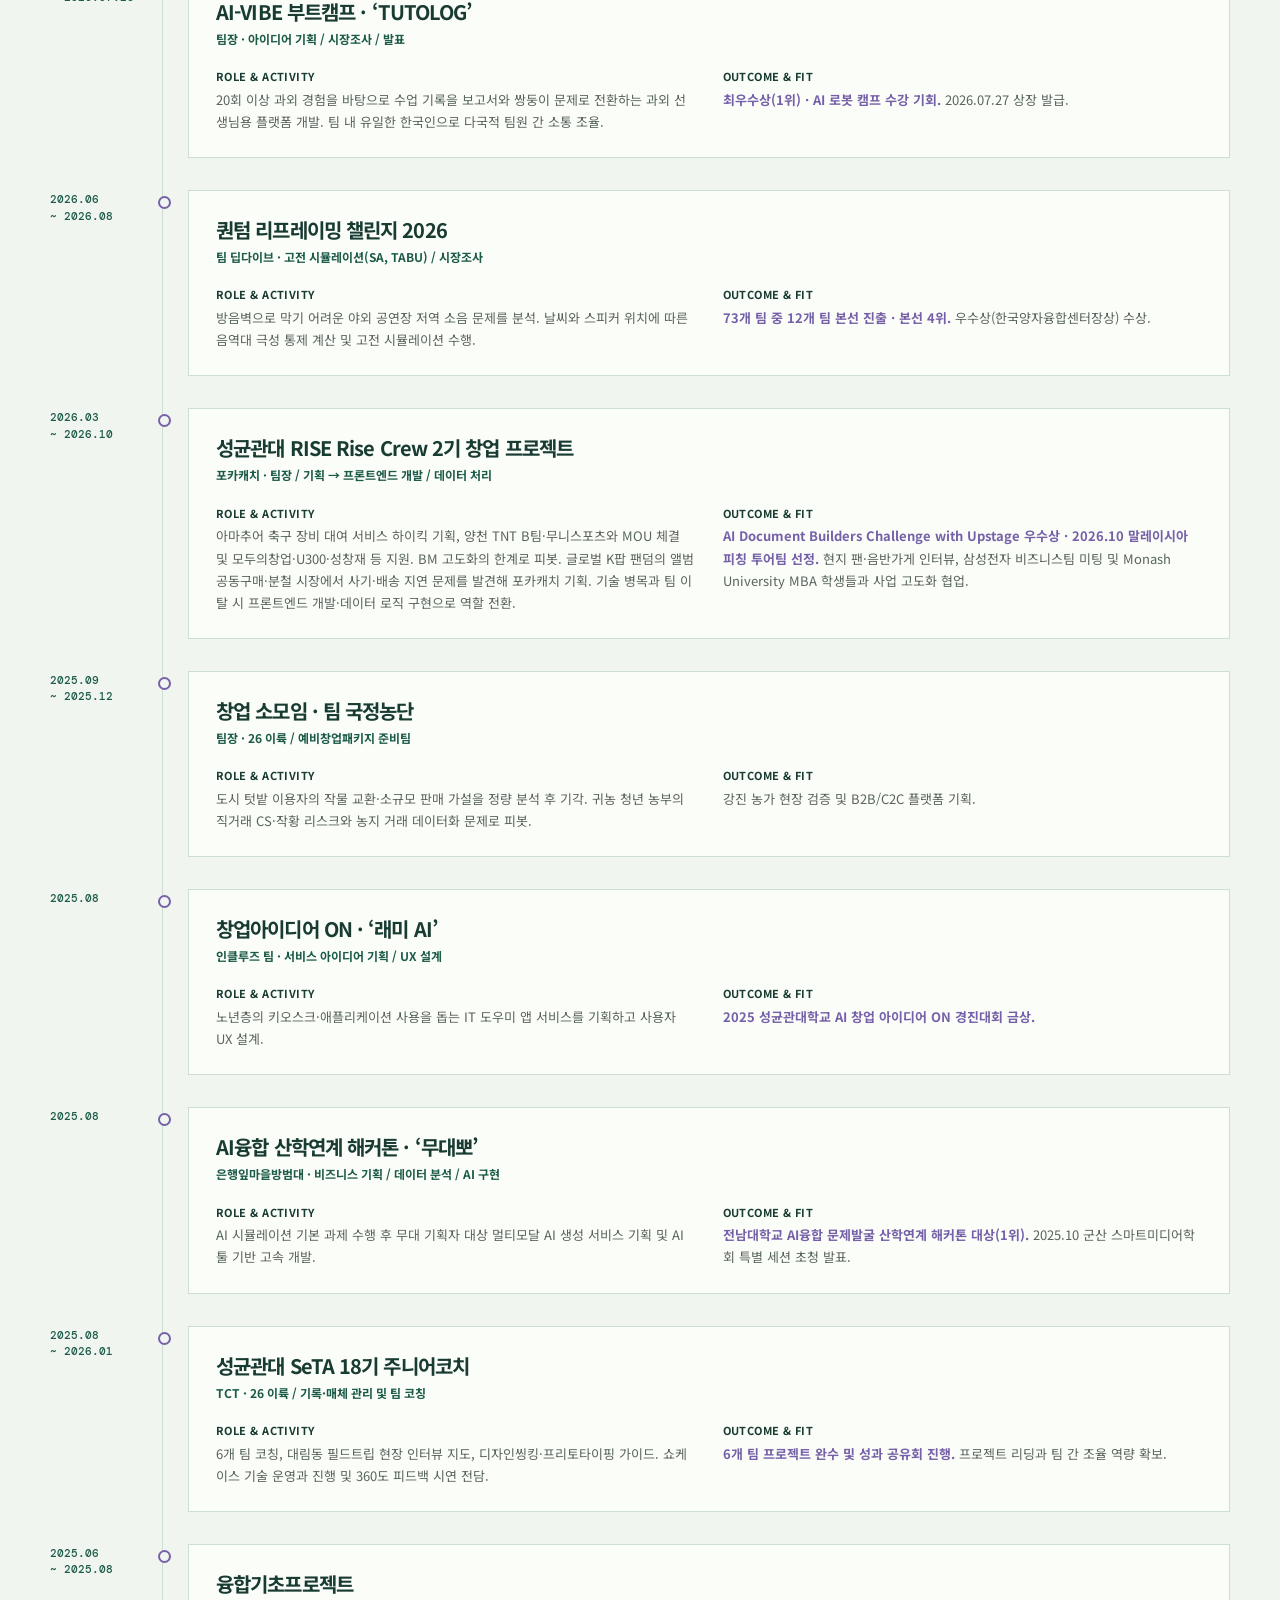
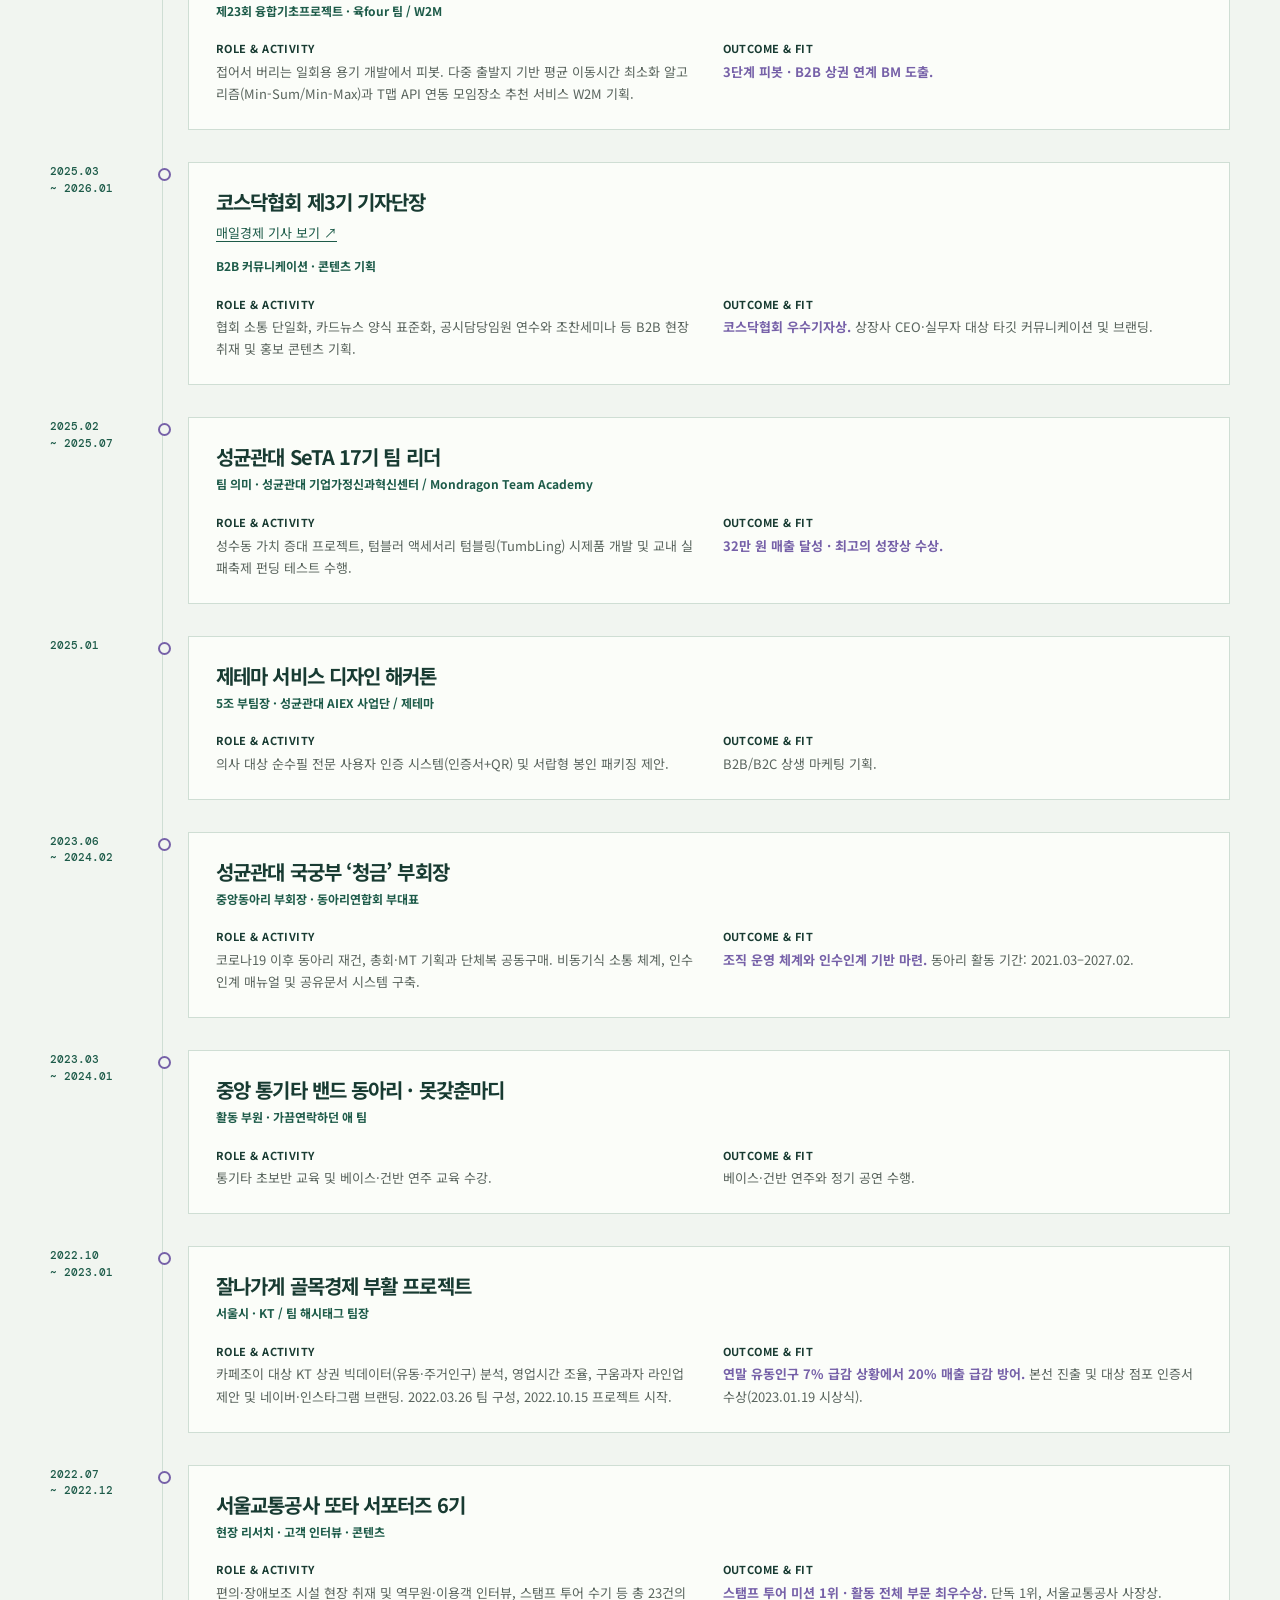
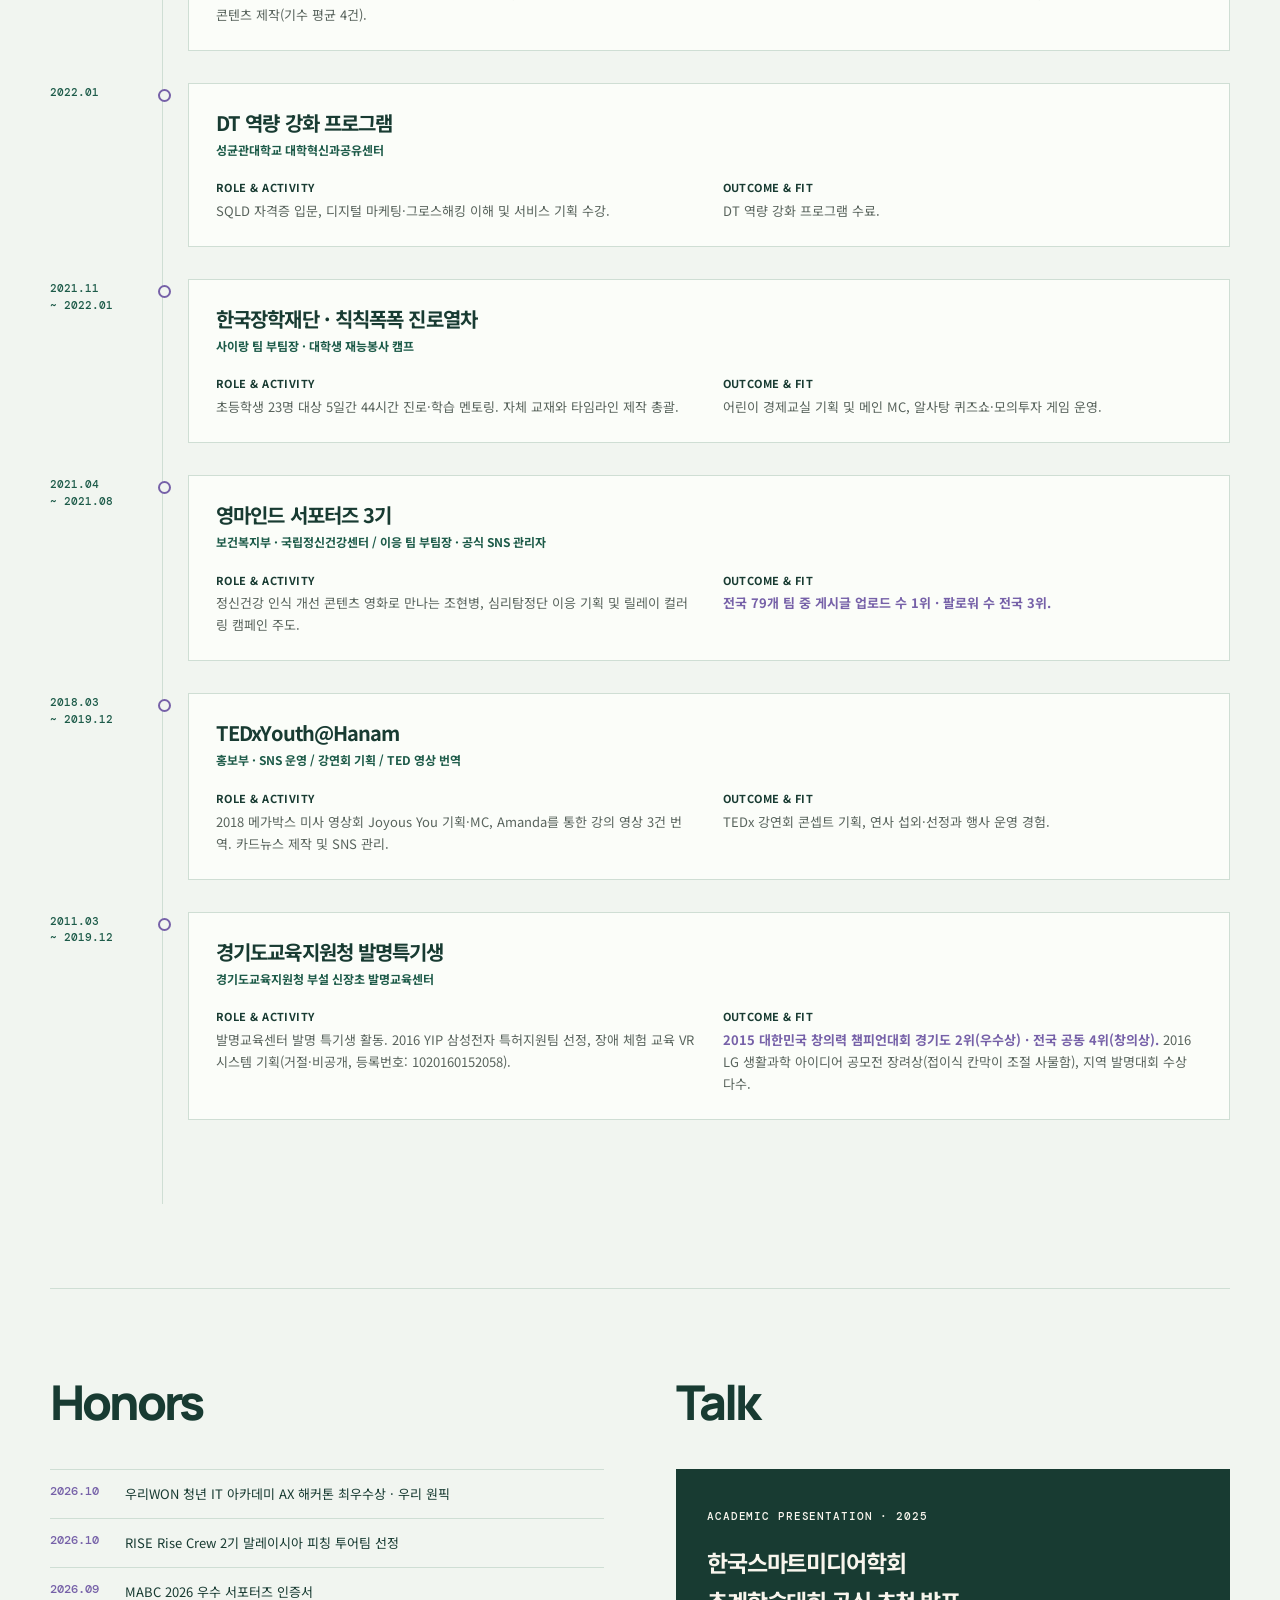
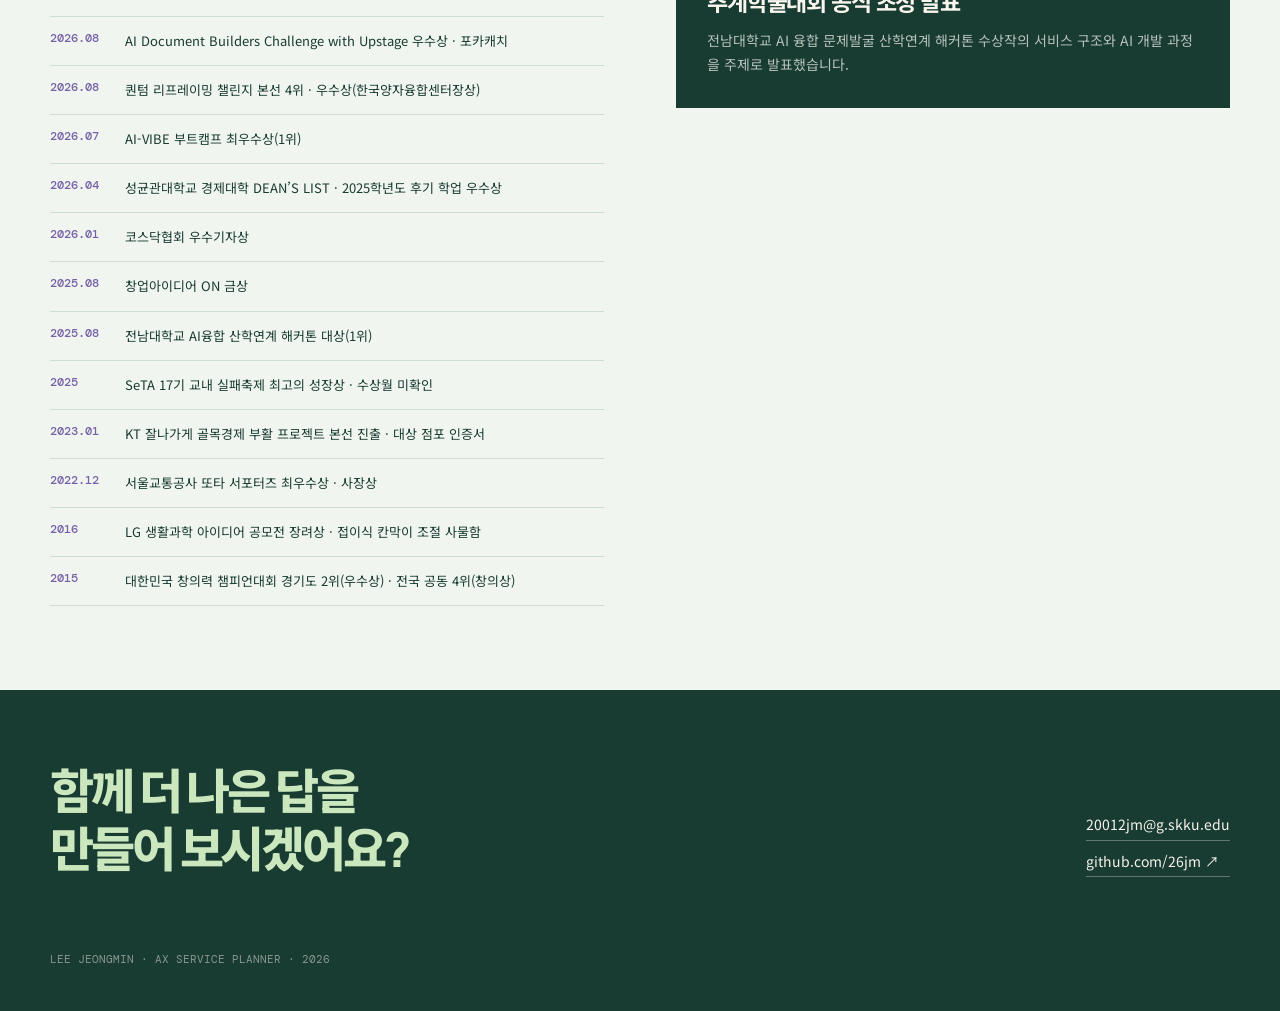
==== commit 12cba63d: "Simplify honors dates and remove date guidance" ====
--- a/index.html
+++ b/index.html
@@ -269,7 +269,7 @@
 
 			<section id="honors">
 				<div class="bottom-grid">
-					<article><header class="section-head"><h2>Honors</h2></header><p class="context">최신순 · 수상일이 없는 항목은 활동 종료월을 표시했습니다.</p><ul class="award-list"><li><time datetime="2026-10">2026.10</time><span>우리WON 청년 IT 아카데미 AX 해커톤 최우수상 · 우리 원픽</span></li><li><time datetime="2026-10">2026.10</time><span>RISE Rise Crew 2기 말레이시아 피칭 투어팀 선정</span></li><li><time datetime="2026-09">2026.09</time><span>MABC 2026 우수 서포터즈 인증서 · 활동 종료월</span></li><li><time datetime="2026-08">2026.08</time><span>AI Document Builders Challenge with Upstage 우수상 · 포카캐치</span></li><li><time datetime="2026-08">2026.08</time><span>퀀텀 리프레이밍 챌린지 본선 4위 · 우수상(한국양자융합센터장상) · 활동 종료월</span></li><li><time datetime="2026-07-27">2026.07.27</time><span>AI-VIBE 부트캠프 최우수상(1위)</span></li><li><time datetime="2026-04">2026.04</time><span>성균관대학교 경제대학 DEAN’S LIST · 2025학년도 후기 학업 우수상</span></li><li><time datetime="2026-01">2026.01</time><span>코스닥협회 우수기자상 · 활동 종료월</span></li><li><time datetime="2025-08">2025.08</time><span>창업아이디어 ON 금상</span></li><li><time datetime="2025-08">2025.08</time><span>전남대학교 AI융합 산학연계 해커톤 대상(1위)</span></li><li><time datetime="2025">2025</time><span>SeTA 17기 교내 실패축제 최고의 성장상 · 수상월 미확인</span></li><li><time datetime="2023-01-19">2023.01.19</time><span>KT 잘나가게 골목경제 부활 프로젝트 본선 진출 · 대상 점포 인증서</span></li><li><time datetime="2022-12">2022.12</time><span>서울교통공사 또타 서포터즈 최우수상 · 사장상 · 활동 종료월</span></li><li><time datetime="2016">2016</time><span>LG 생활과학 아이디어 공모전 장려상 · 접이식 칸막이 조절 사물함</span></li><li><time datetime="2015">2015</time><span>대한민국 창의력 챔피언대회 경기도 2위(우수상) · 전국 공동 4위(창의상)</span></li></ul></article>
+					<article><header class="section-head"><h2>Honors</h2></header><ul class="award-list"><li><time datetime="2026-10">2026.10</time><span>우리WON 청년 IT 아카데미 AX 해커톤 최우수상 · 우리 원픽</span></li><li><time datetime="2026-10">2026.10</time><span>RISE Rise Crew 2기 말레이시아 피칭 투어팀 선정</span></li><li><time datetime="2026-09">2026.09</time><span>MABC 2026 우수 서포터즈 인증서</span></li><li><time datetime="2026-08">2026.08</time><span>AI Document Builders Challenge with Upstage 우수상 · 포카캐치</span></li><li><time datetime="2026-08">2026.08</time><span>퀀텀 리프레이밍 챌린지 본선 4위 · 우수상(한국양자융합센터장상)</span></li><li><time datetime="2026-07-27">2026.07</time><span>AI-VIBE 부트캠프 최우수상(1위)</span></li><li><time datetime="2026-04">2026.04</time><span>성균관대학교 경제대학 DEAN’S LIST · 2025학년도 후기 학업 우수상</span></li><li><time datetime="2026-01">2026.01</time><span>코스닥협회 우수기자상</span></li><li><time datetime="2025-08">2025.08</time><span>창업아이디어 ON 금상</span></li><li><time datetime="2025-08">2025.08</time><span>전남대학교 AI융합 산학연계 해커톤 대상(1위)</span></li><li><time datetime="2025">2025</time><span>SeTA 17기 교내 실패축제 최고의 성장상 · 수상월 미확인</span></li><li><time datetime="2023-01-19">2023.01</time><span>KT 잘나가게 골목경제 부활 프로젝트 본선 진출 · 대상 점포 인증서</span></li><li><time datetime="2022-12">2022.12</time><span>서울교통공사 또타 서포터즈 최우수상 · 사장상</span></li><li><time datetime="2016">2016</time><span>LG 생활과학 아이디어 공모전 장려상 · 접이식 칸막이 조절 사물함</span></li><li><time datetime="2015">2015</time><span>대한민국 창의력 챔피언대회 경기도 2위(우수상) · 전국 공동 4위(창의상)</span></li></ul></article>
 					<article id="talk"><header class="section-head"><h2>Talk</h2></header><div class="paper"><span class="label">ACADEMIC PRESENTATION · 2025</span><h3>한국스마트미디어학회<br>추계학술대회 공식 초청 발표</h3><p>전남대학교 AI 융합 문제발굴 산학연계 해커톤 수상작의 서비스 구조와 AI 개발 과정을 주제로 발표했습니다.</p></div></article>
 				</div>
 			</section>
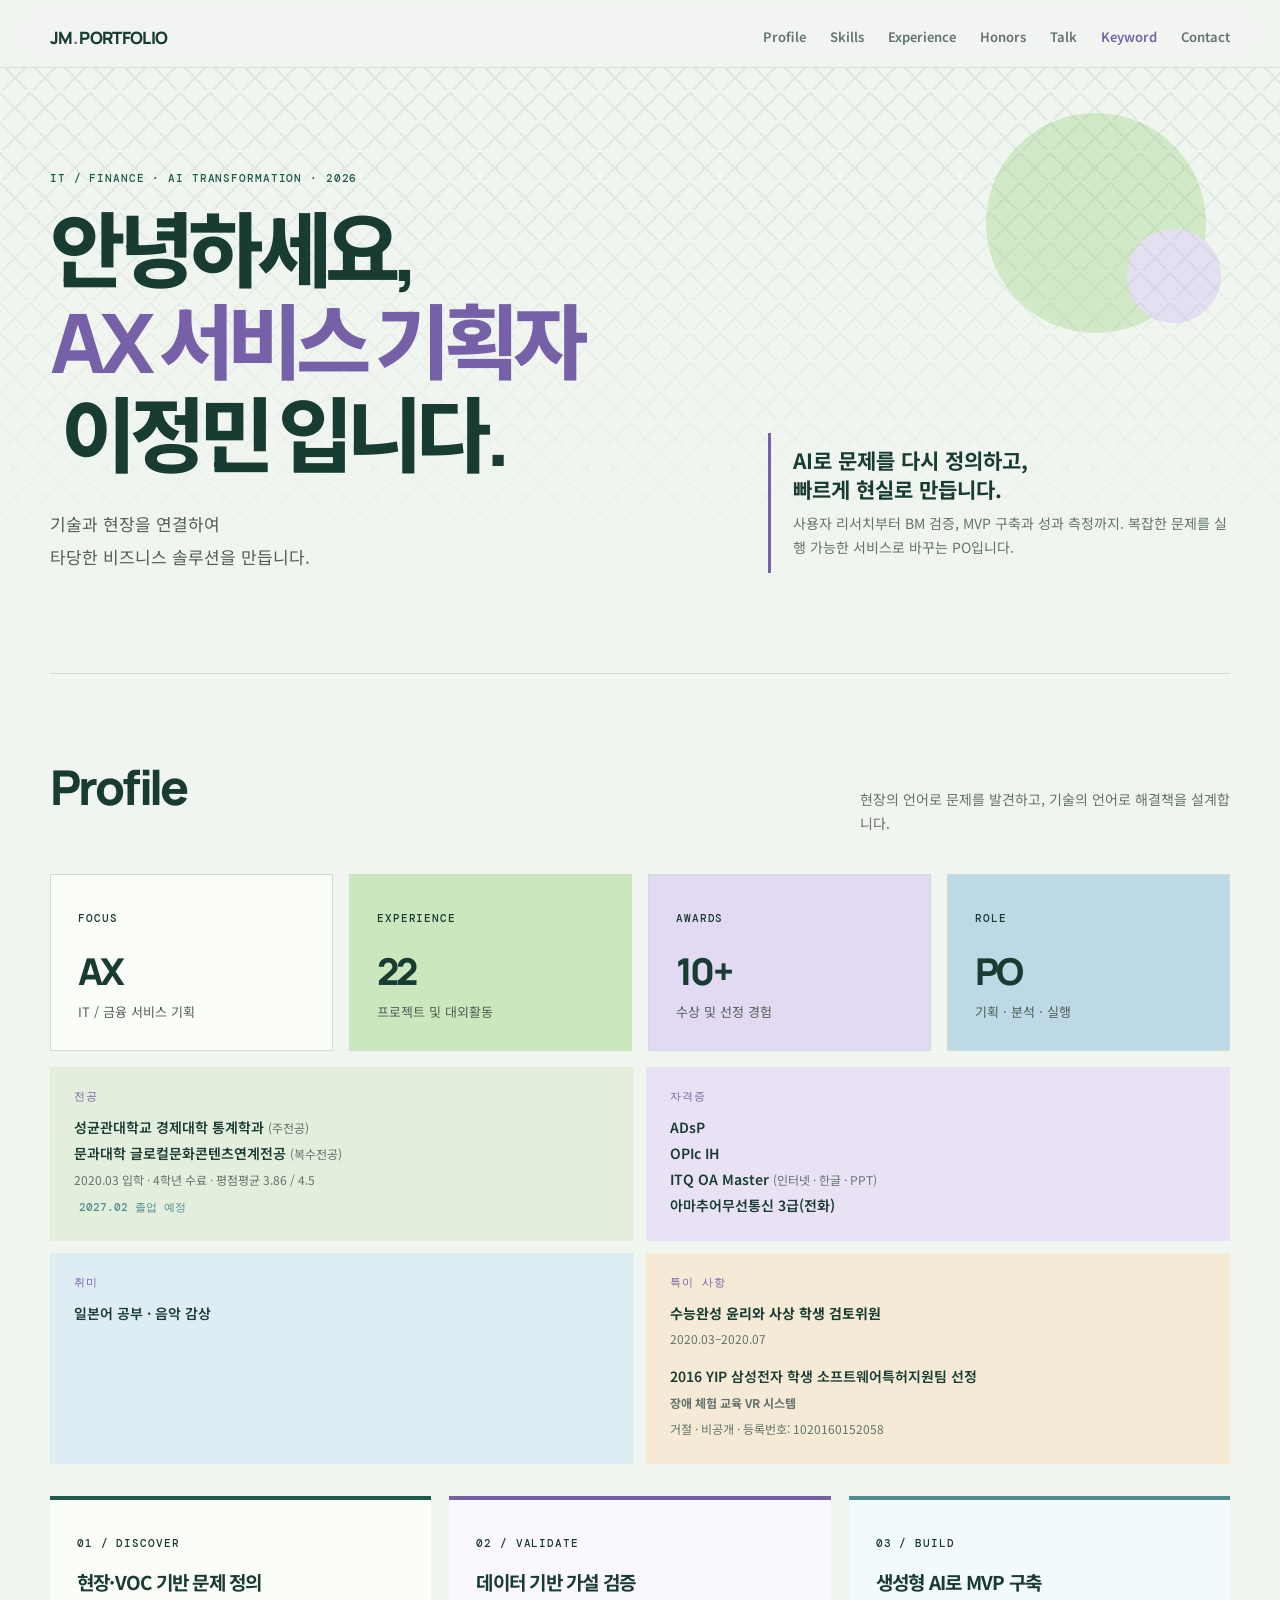
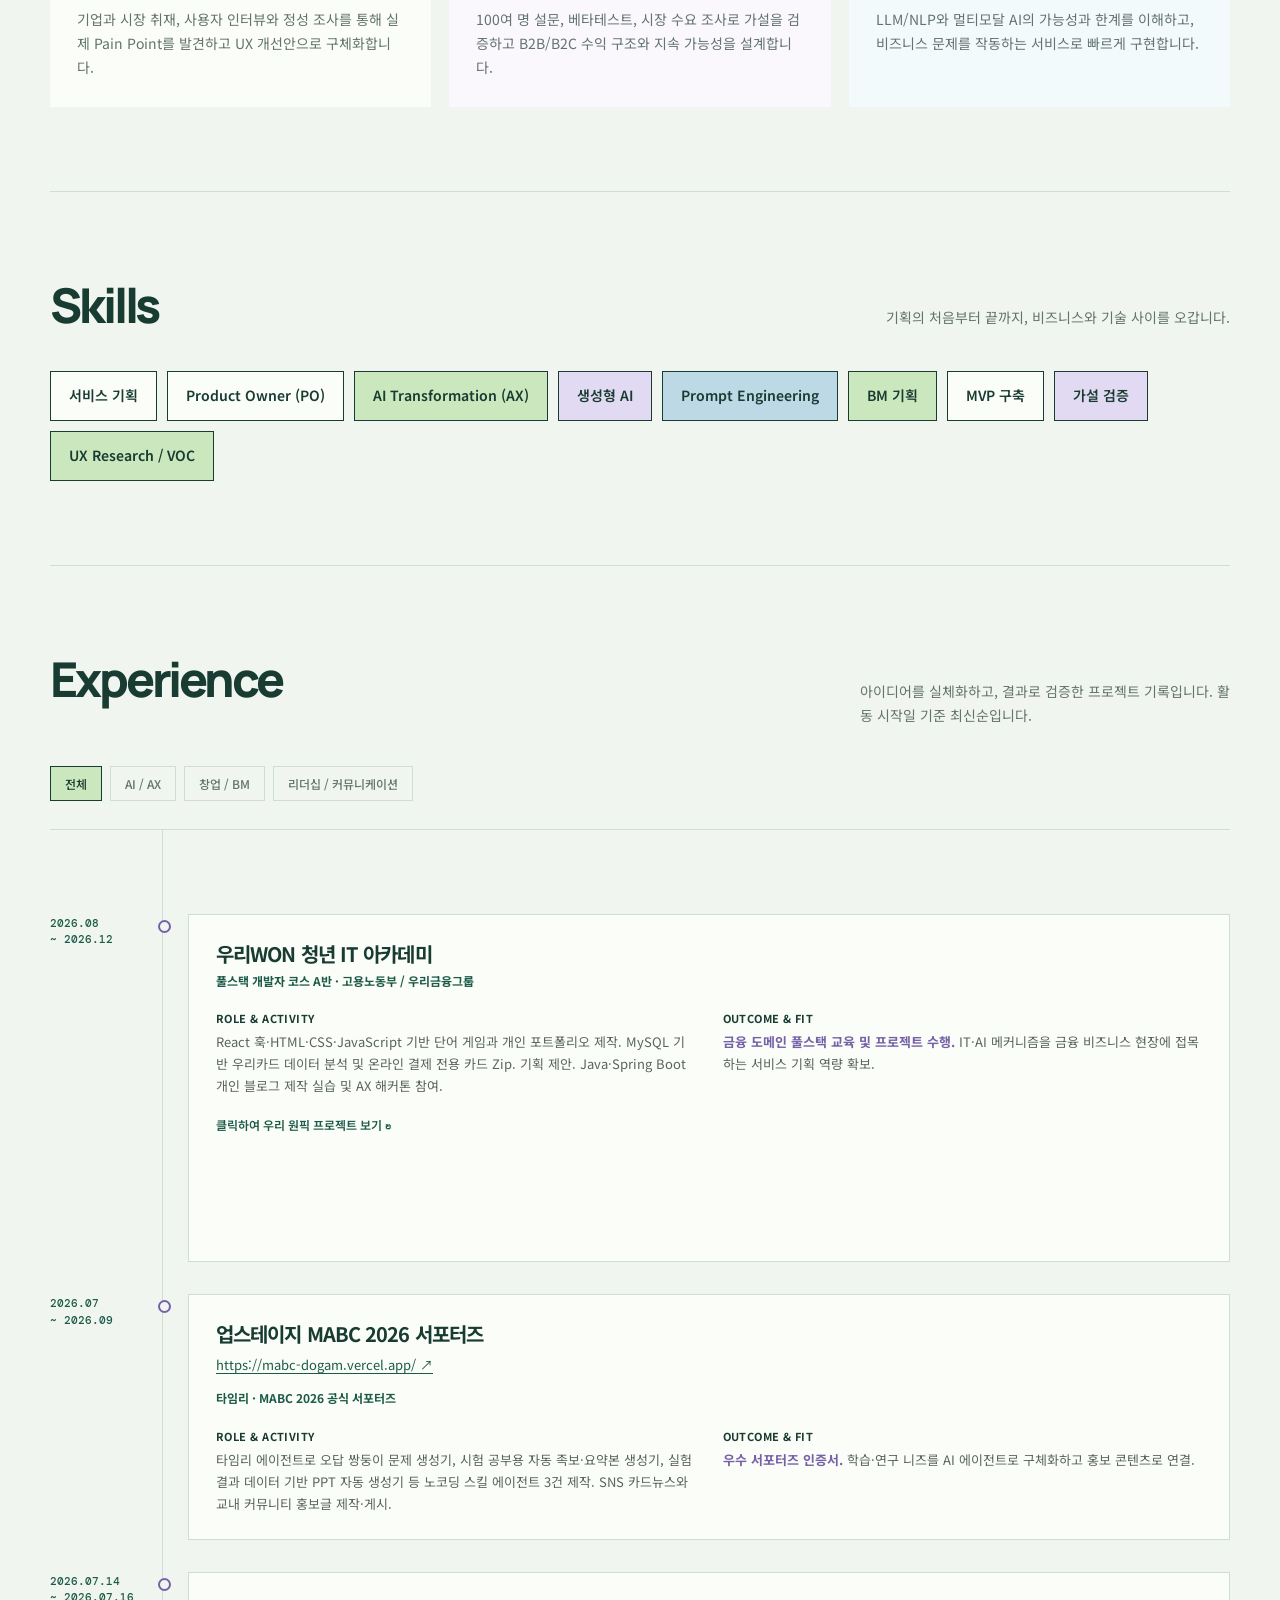
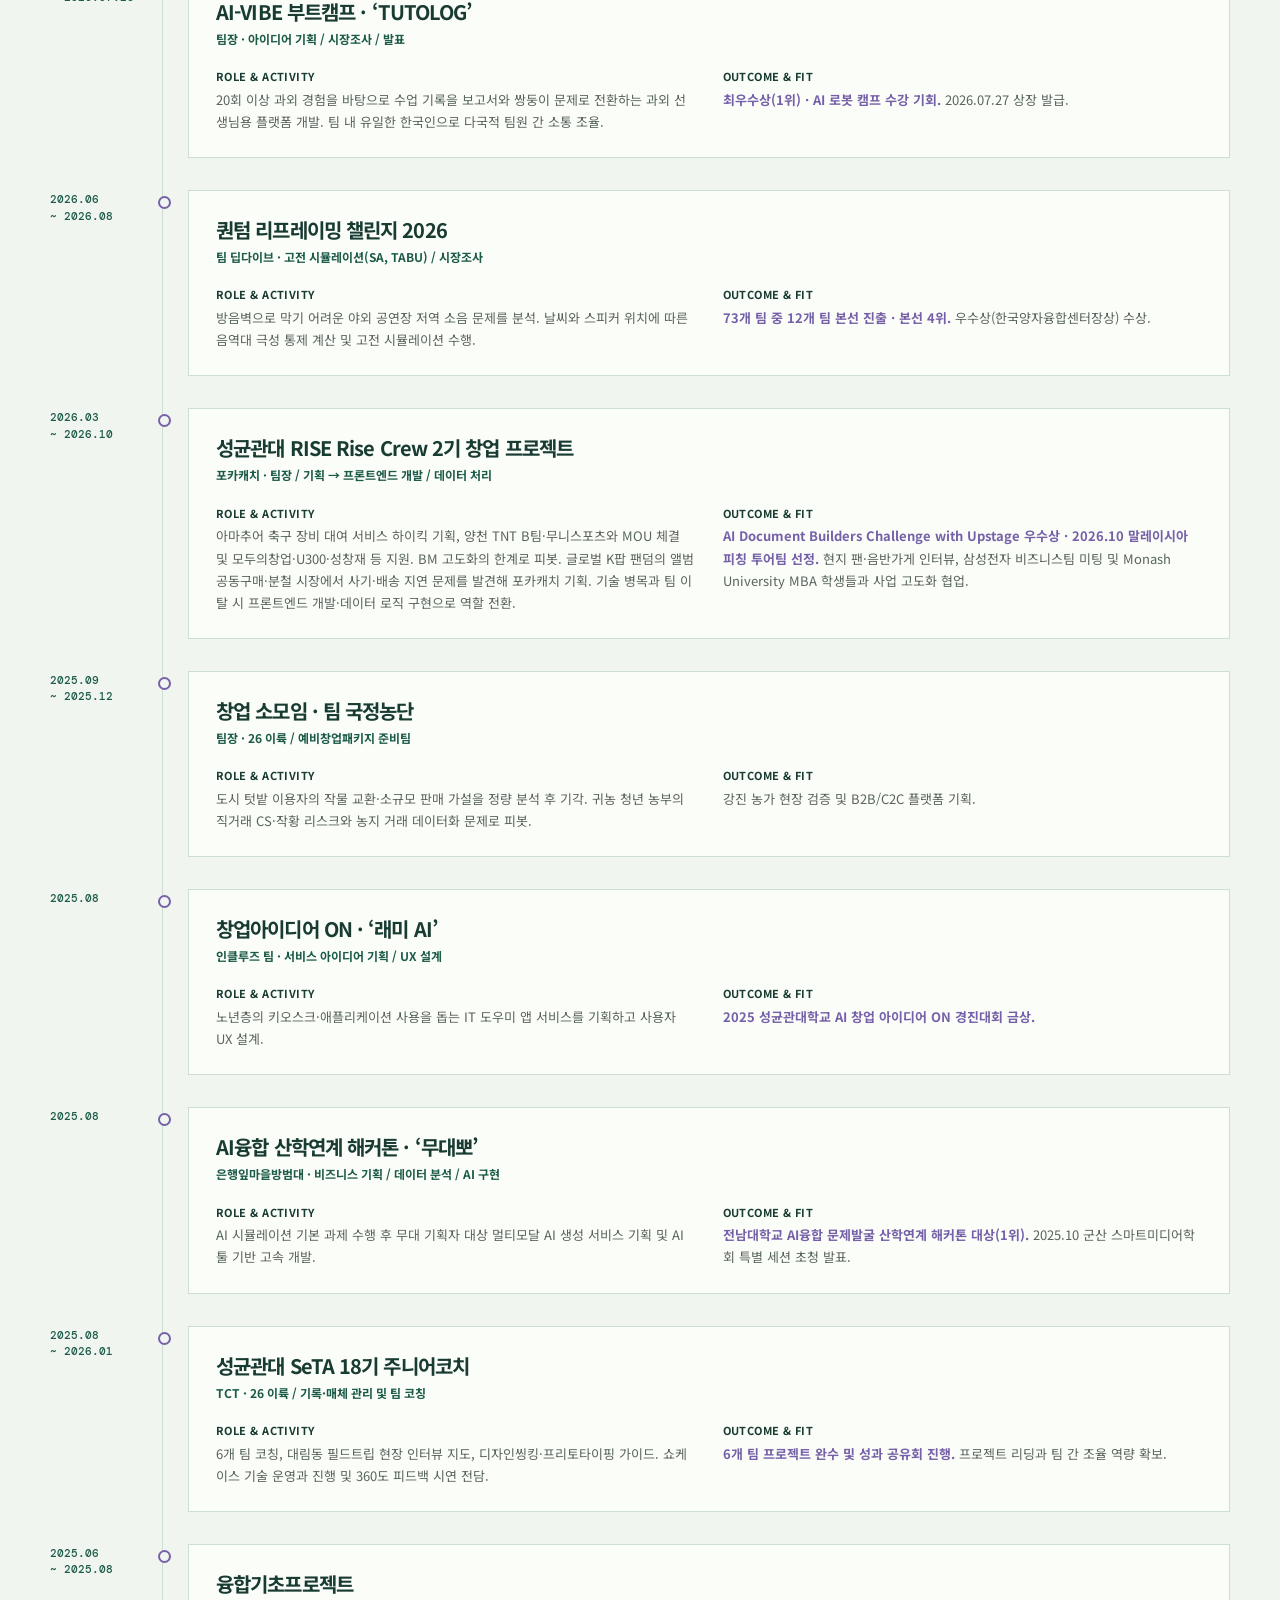
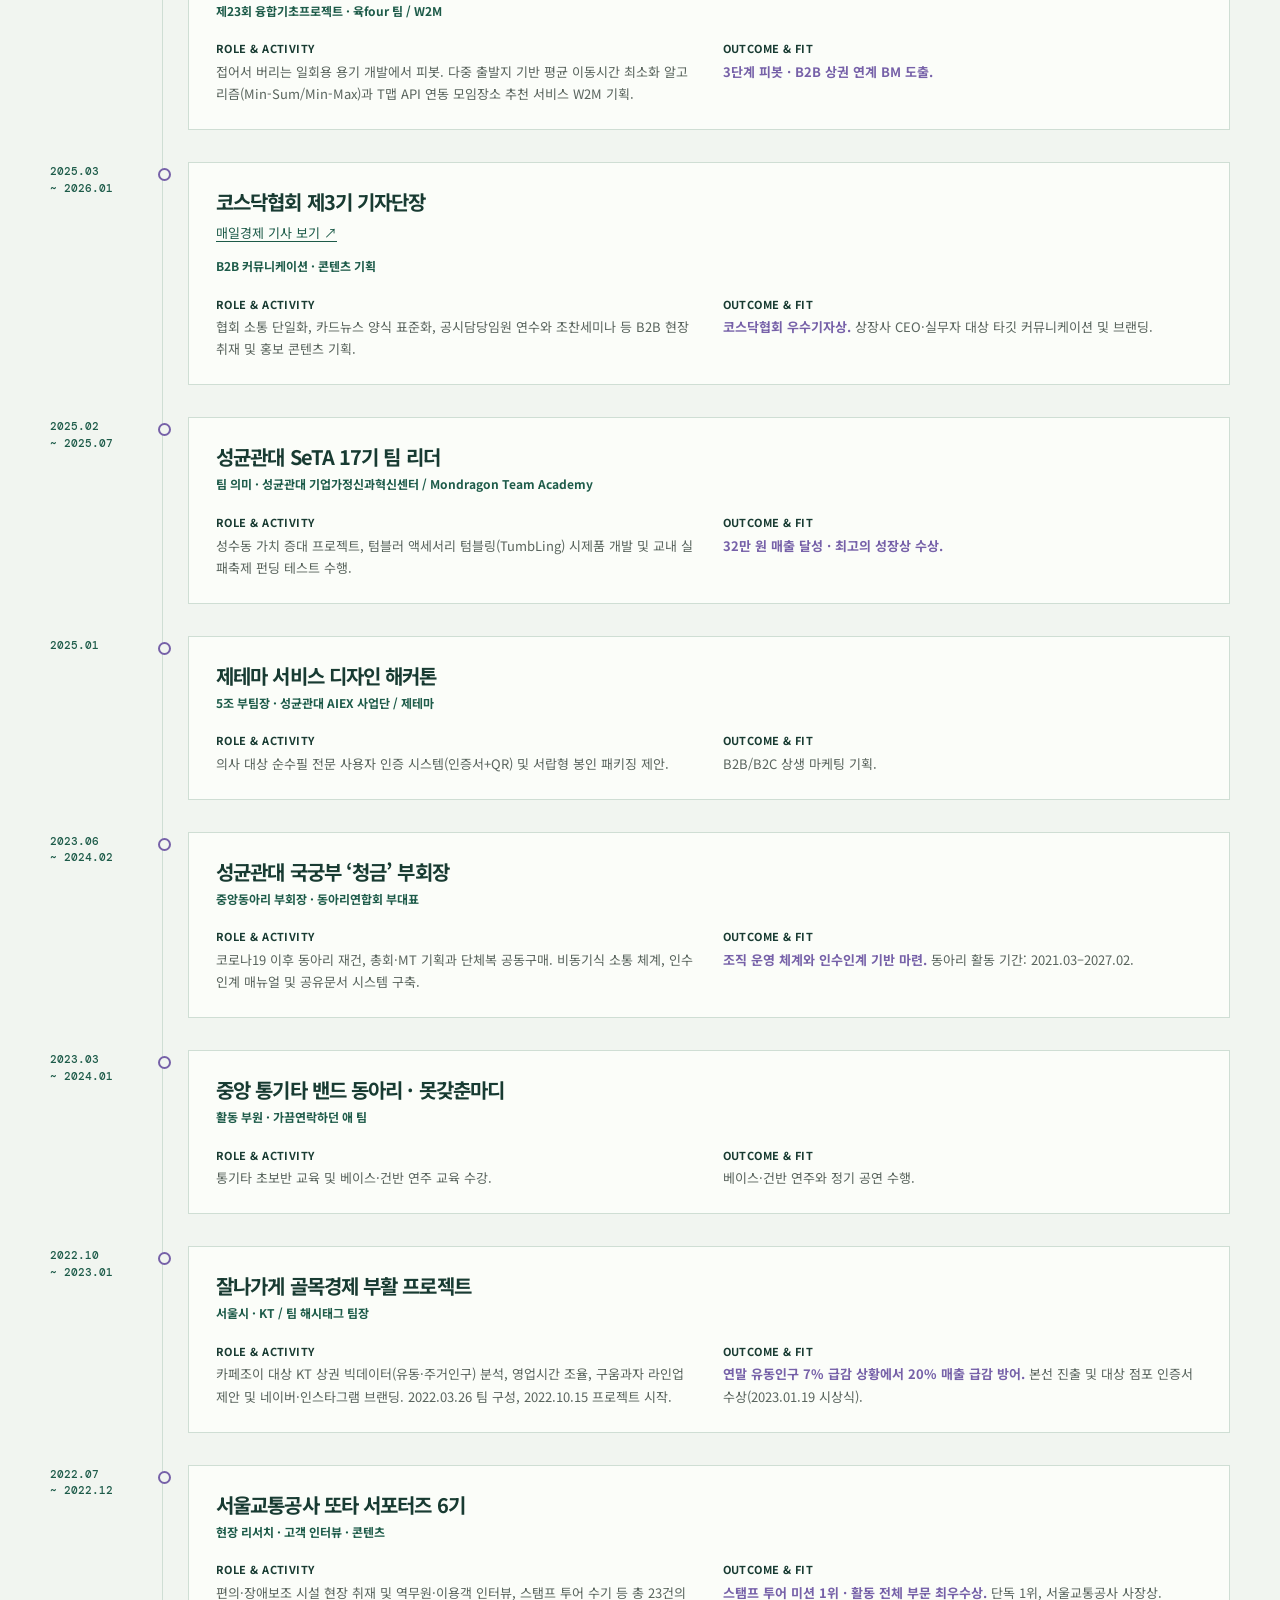
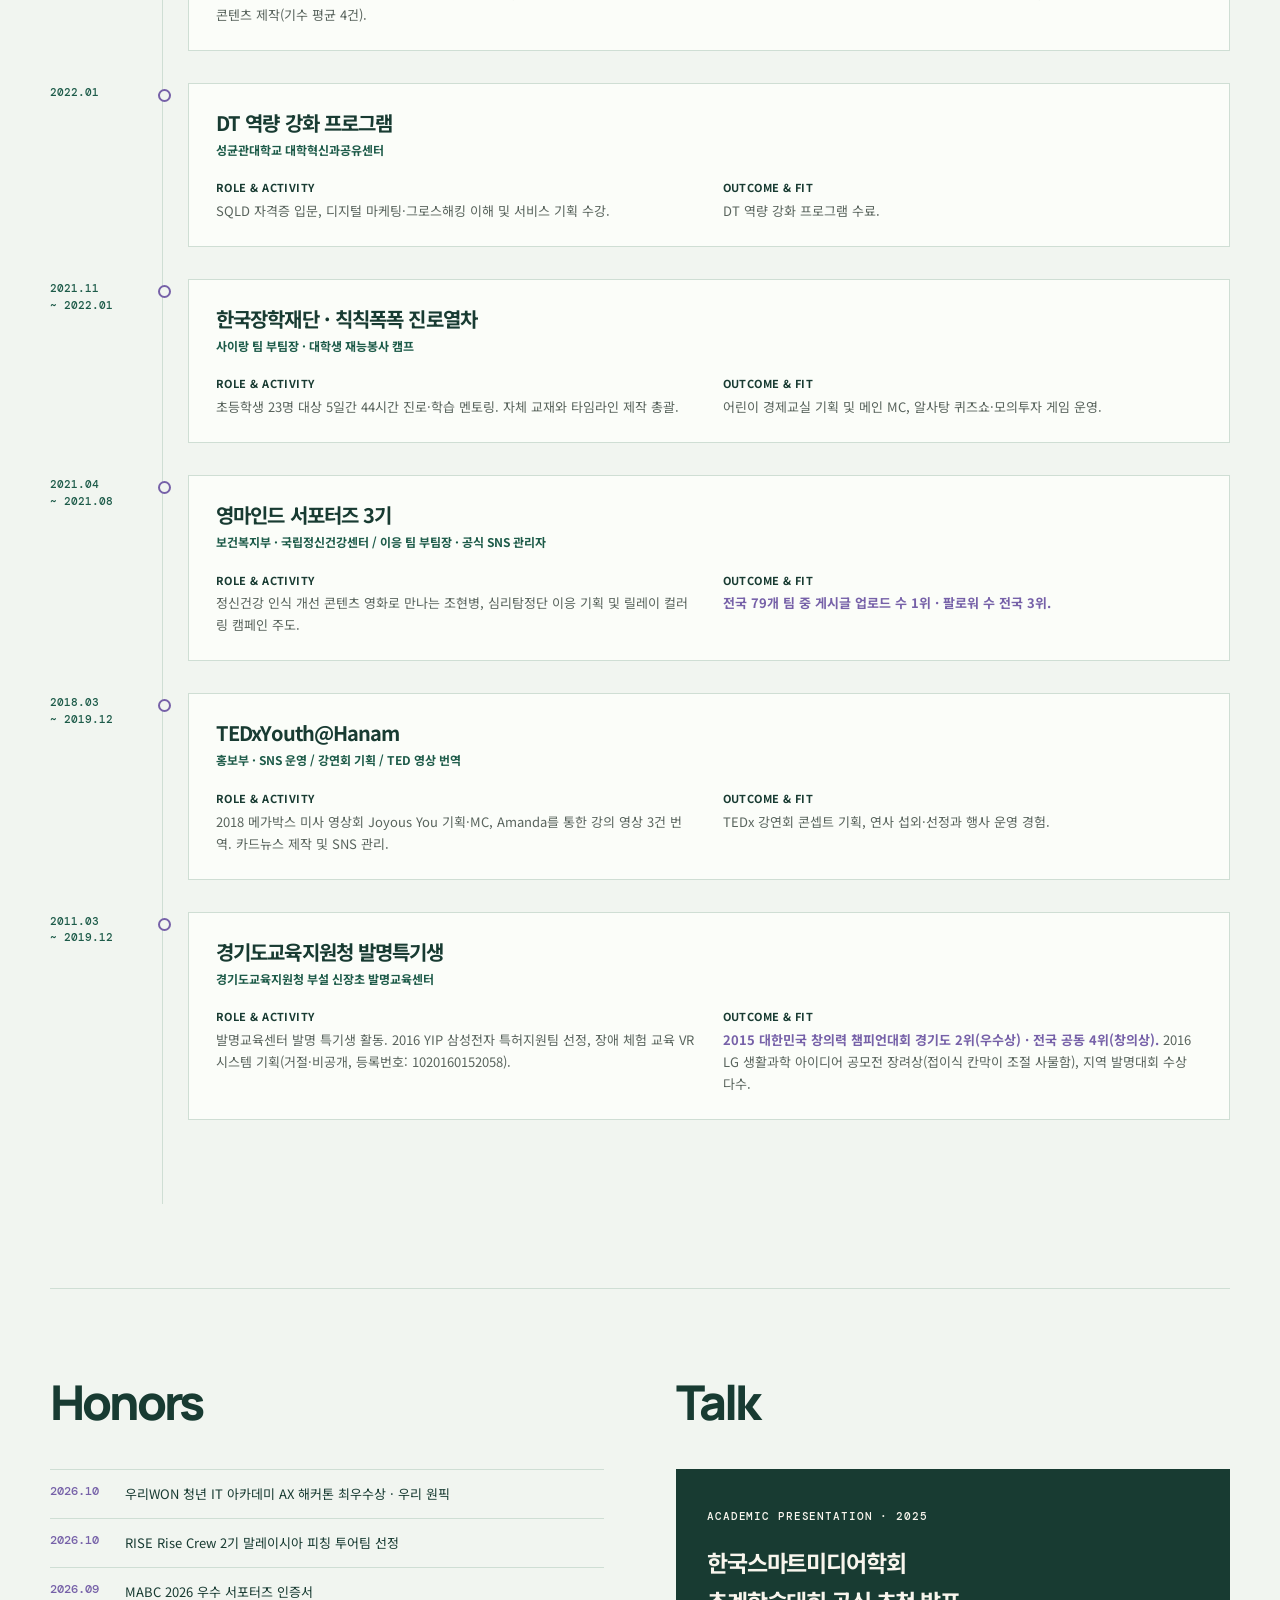
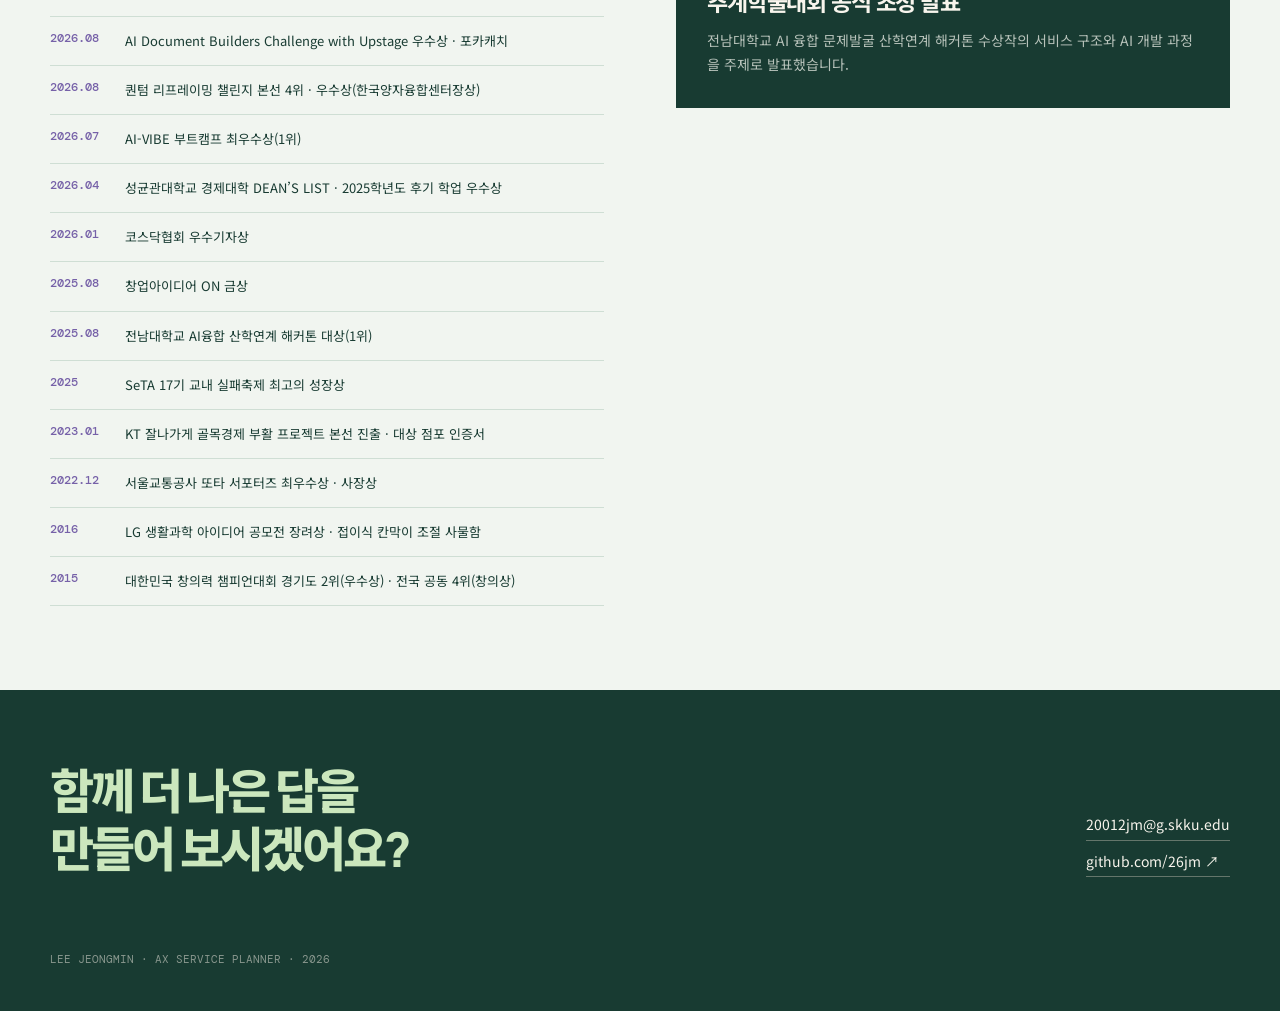
==== commit 7dcb1672: "Remove remaining award date notes" ====
--- a/index.html
+++ b/index.html
@@ -269,7 +269,7 @@
 
 			<section id="honors">
 				<div class="bottom-grid">
-					<article><header class="section-head"><h2>Honors</h2></header><ul class="award-list"><li><time datetime="2026-10">2026.10</time><span>우리WON 청년 IT 아카데미 AX 해커톤 최우수상 · 우리 원픽</span></li><li><time datetime="2026-10">2026.10</time><span>RISE Rise Crew 2기 말레이시아 피칭 투어팀 선정</span></li><li><time datetime="2026-09">2026.09</time><span>MABC 2026 우수 서포터즈 인증서</span></li><li><time datetime="2026-08">2026.08</time><span>AI Document Builders Challenge with Upstage 우수상 · 포카캐치</span></li><li><time datetime="2026-08">2026.08</time><span>퀀텀 리프레이밍 챌린지 본선 4위 · 우수상(한국양자융합센터장상)</span></li><li><time datetime="2026-07-27">2026.07</time><span>AI-VIBE 부트캠프 최우수상(1위)</span></li><li><time datetime="2026-04">2026.04</time><span>성균관대학교 경제대학 DEAN’S LIST · 2025학년도 후기 학업 우수상</span></li><li><time datetime="2026-01">2026.01</time><span>코스닥협회 우수기자상</span></li><li><time datetime="2025-08">2025.08</time><span>창업아이디어 ON 금상</span></li><li><time datetime="2025-08">2025.08</time><span>전남대학교 AI융합 산학연계 해커톤 대상(1위)</span></li><li><time datetime="2025">2025</time><span>SeTA 17기 교내 실패축제 최고의 성장상 · 수상월 미확인</span></li><li><time datetime="2023-01-19">2023.01</time><span>KT 잘나가게 골목경제 부활 프로젝트 본선 진출 · 대상 점포 인증서</span></li><li><time datetime="2022-12">2022.12</time><span>서울교통공사 또타 서포터즈 최우수상 · 사장상</span></li><li><time datetime="2016">2016</time><span>LG 생활과학 아이디어 공모전 장려상 · 접이식 칸막이 조절 사물함</span></li><li><time datetime="2015">2015</time><span>대한민국 창의력 챔피언대회 경기도 2위(우수상) · 전국 공동 4위(창의상)</span></li></ul></article>
+					<article><header class="section-head"><h2>Honors</h2></header><ul class="award-list"><li><time datetime="2026-10">2026.10</time><span>우리WON 청년 IT 아카데미 AX 해커톤 최우수상 · 우리 원픽</span></li><li><time datetime="2026-10">2026.10</time><span>RISE Rise Crew 2기 말레이시아 피칭 투어팀 선정</span></li><li><time datetime="2026-09">2026.09</time><span>MABC 2026 우수 서포터즈 인증서</span></li><li><time datetime="2026-08">2026.08</time><span>AI Document Builders Challenge with Upstage 우수상 · 포카캐치</span></li><li><time datetime="2026-08">2026.08</time><span>퀀텀 리프레이밍 챌린지 본선 4위 · 우수상(한국양자융합센터장상)</span></li><li><time datetime="2026-07-27">2026.07</time><span>AI-VIBE 부트캠프 최우수상(1위)</span></li><li><time datetime="2026-04">2026.04</time><span>성균관대학교 경제대학 DEAN’S LIST · 2025학년도 후기 학업 우수상</span></li><li><time datetime="2026-01">2026.01</time><span>코스닥협회 우수기자상</span></li><li><time datetime="2025-08">2025.08</time><span>창업아이디어 ON 금상</span></li><li><time datetime="2025-08">2025.08</time><span>전남대학교 AI융합 산학연계 해커톤 대상(1위)</span></li><li><time datetime="2025">2025</time><span>SeTA 17기 교내 실패축제 최고의 성장상</span></li><li><time datetime="2023-01-19">2023.01</time><span>KT 잘나가게 골목경제 부활 프로젝트 본선 진출 · 대상 점포 인증서</span></li><li><time datetime="2022-12">2022.12</time><span>서울교통공사 또타 서포터즈 최우수상 · 사장상</span></li><li><time datetime="2016">2016</time><span>LG 생활과학 아이디어 공모전 장려상 · 접이식 칸막이 조절 사물함</span></li><li><time datetime="2015">2015</time><span>대한민국 창의력 챔피언대회 경기도 2위(우수상) · 전국 공동 4위(창의상)</span></li></ul></article>
 					<article id="talk"><header class="section-head"><h2>Talk</h2></header><div class="paper"><span class="label">ACADEMIC PRESENTATION · 2025</span><h3>한국스마트미디어학회<br>추계학술대회 공식 초청 발표</h3><p>전남대학교 AI 융합 문제발굴 산학연계 해커톤 수상작의 서비스 구조와 AI 개발 과정을 주제로 발표했습니다.</p></div></article>
 				</div>
 			</section>
